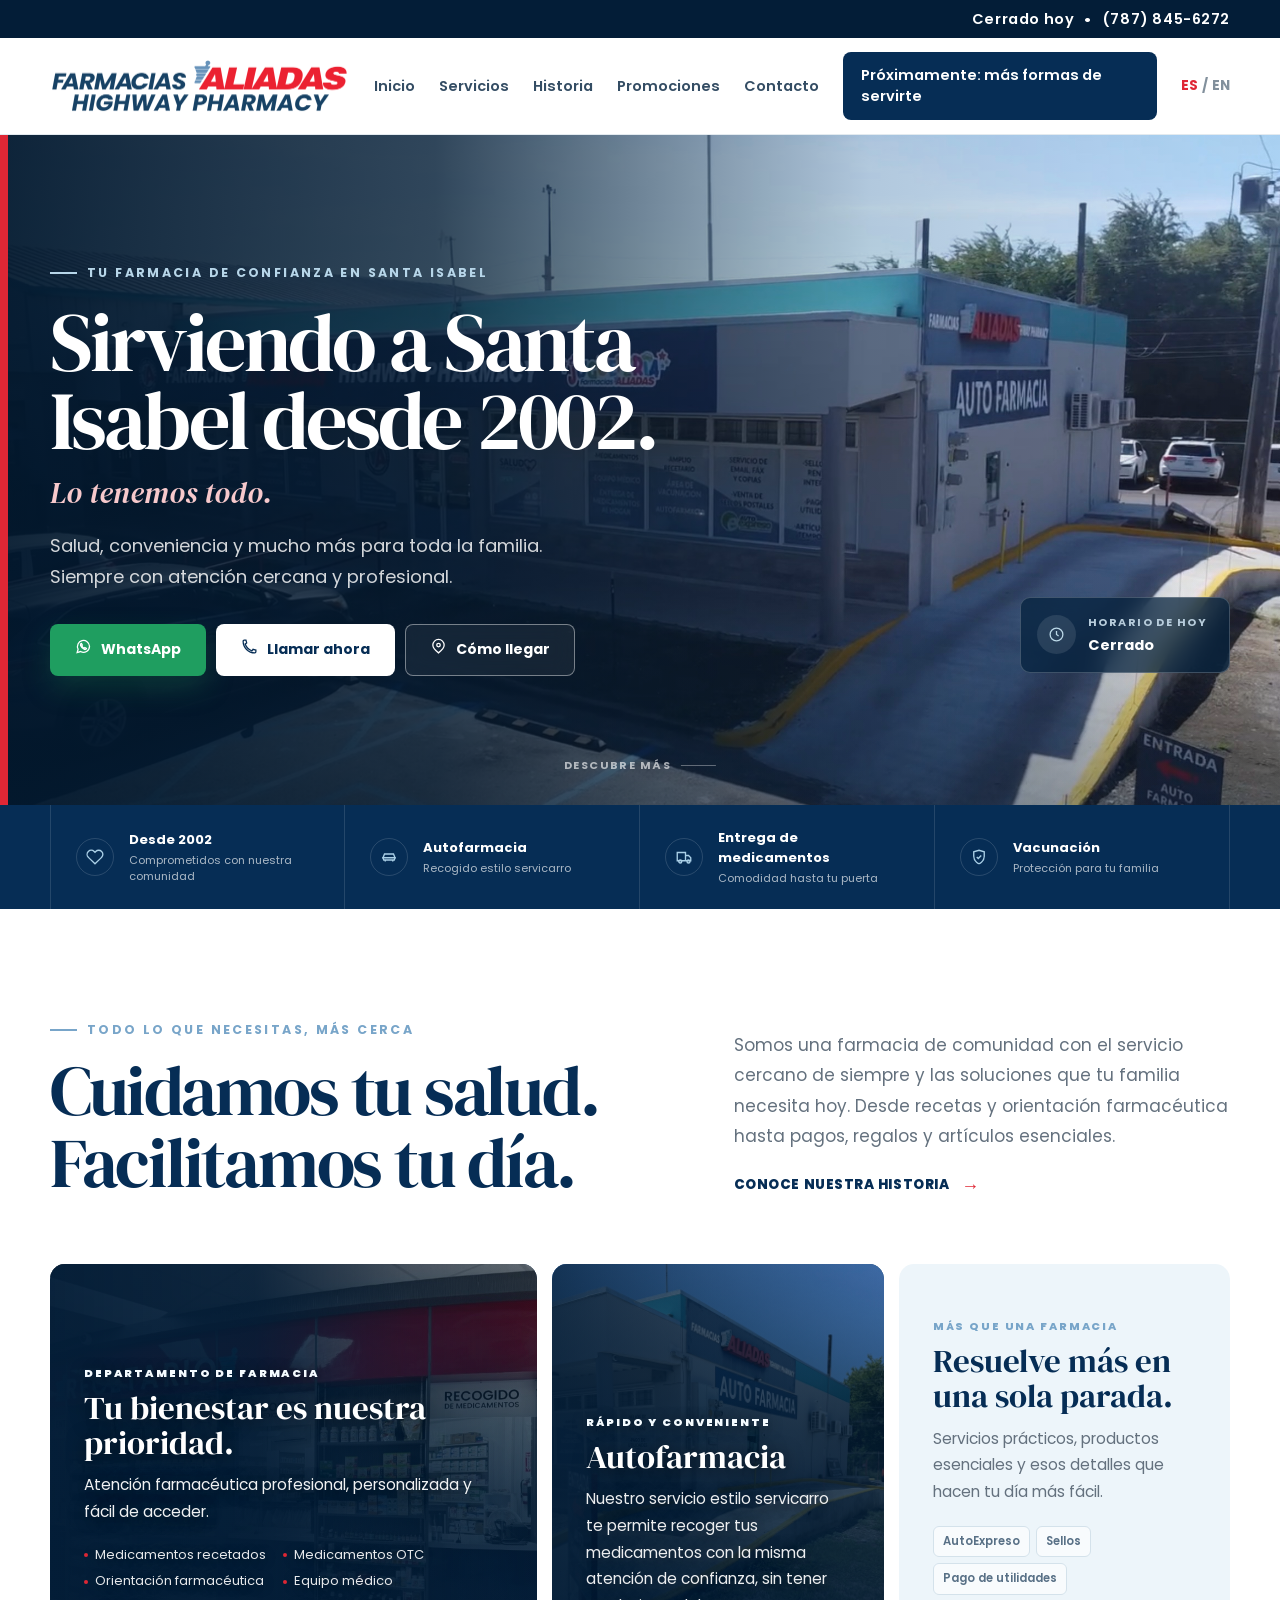
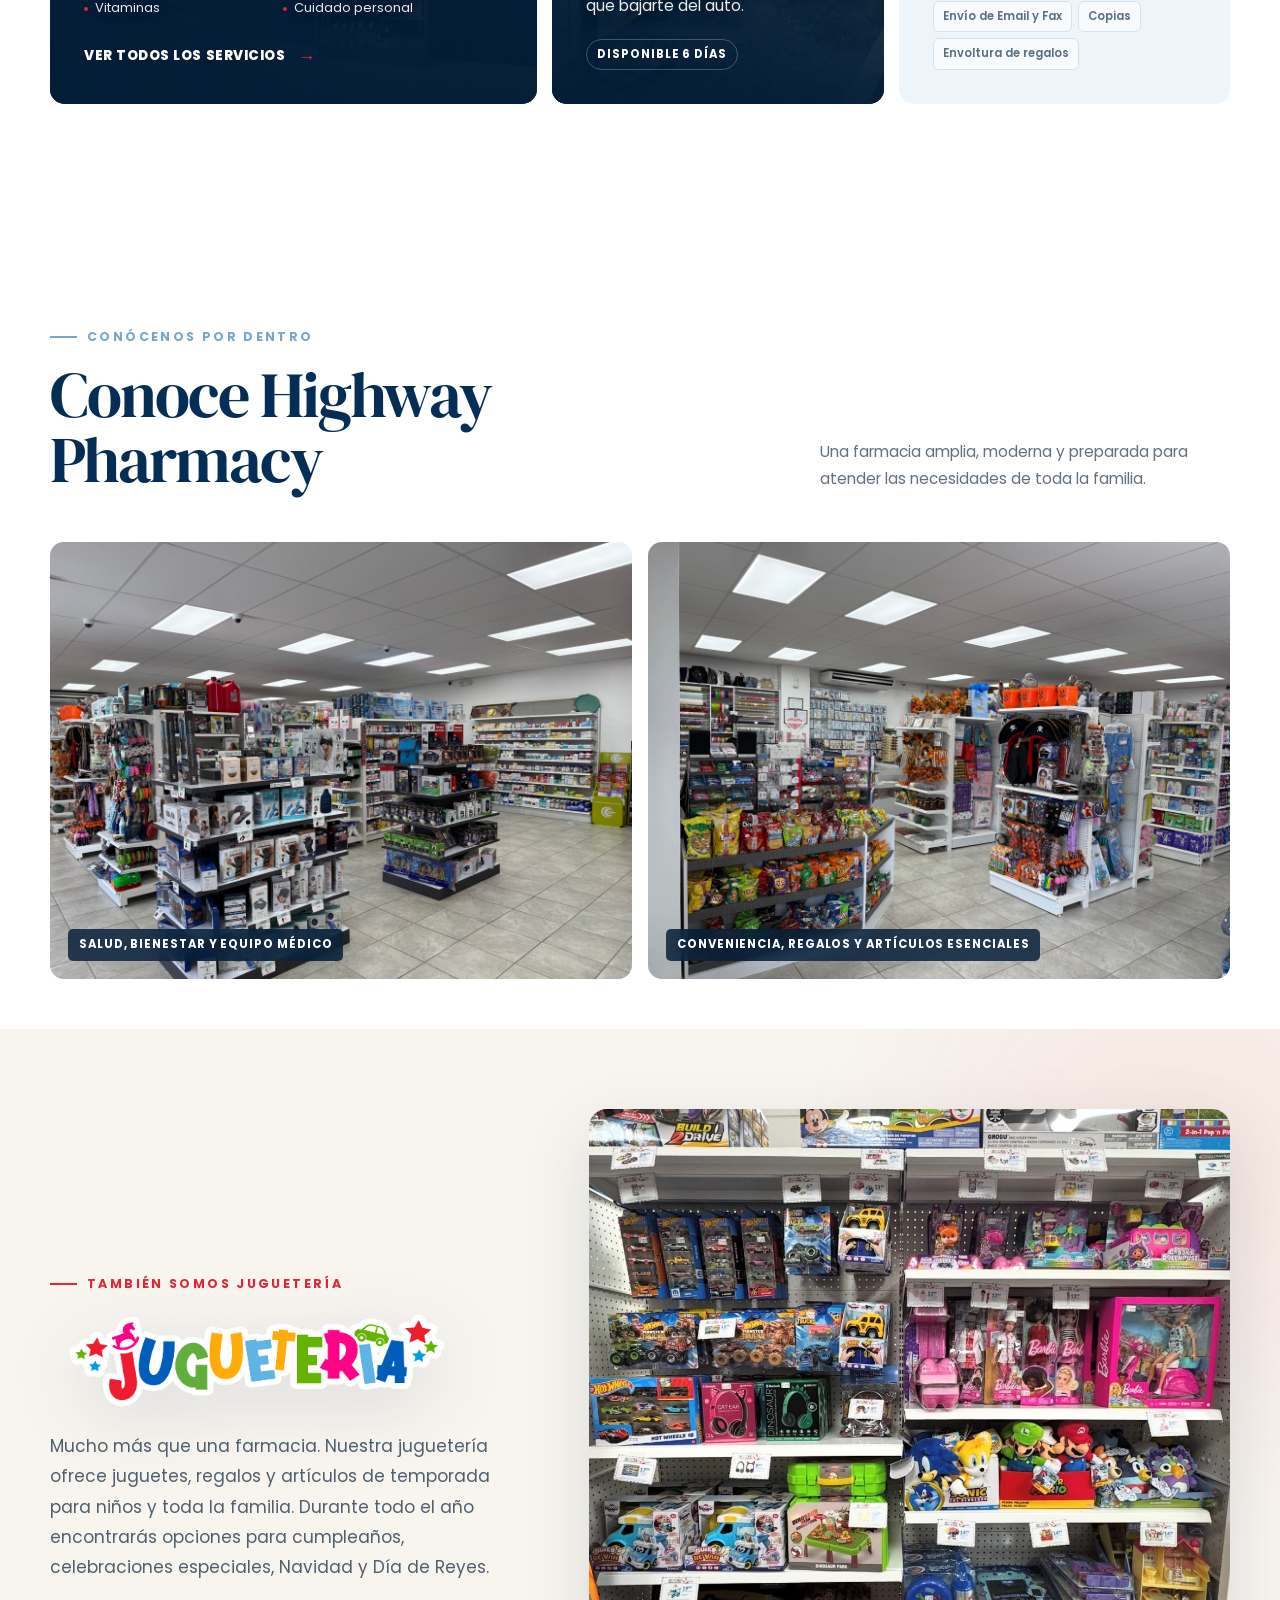
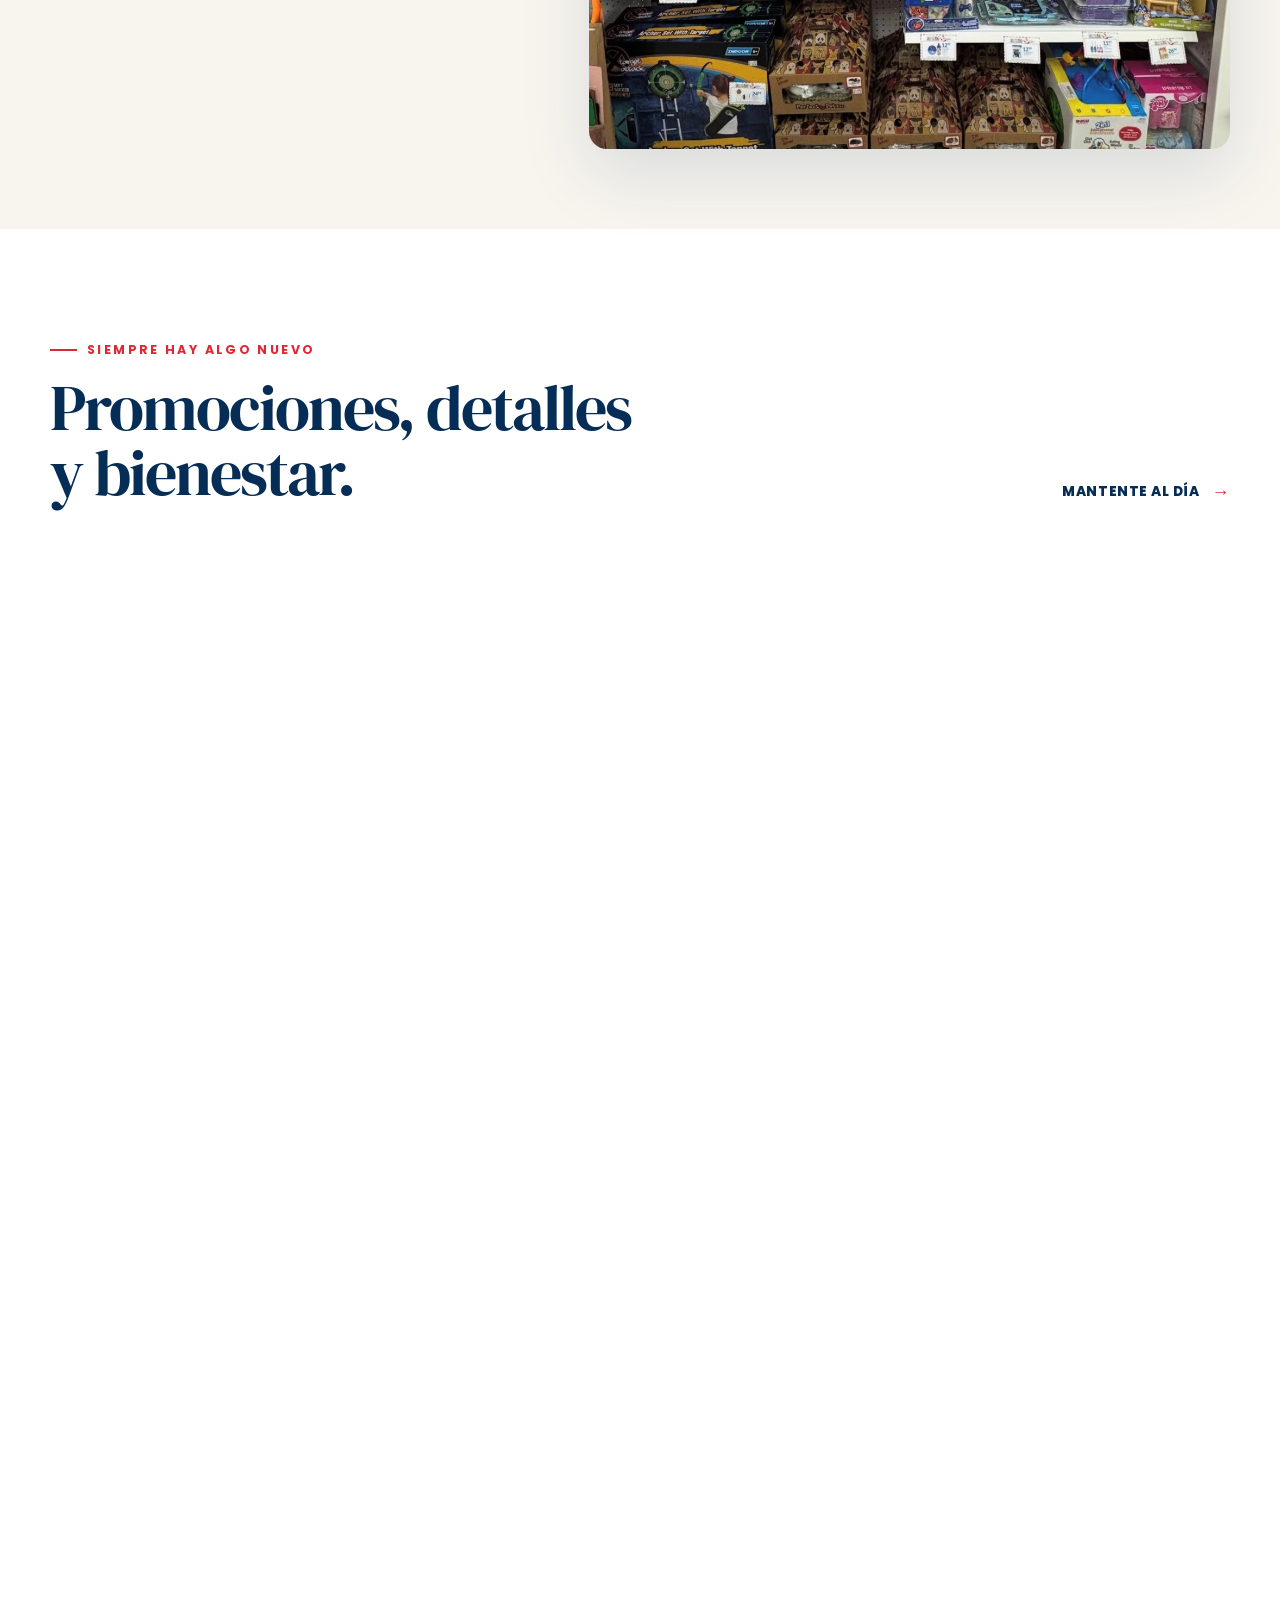
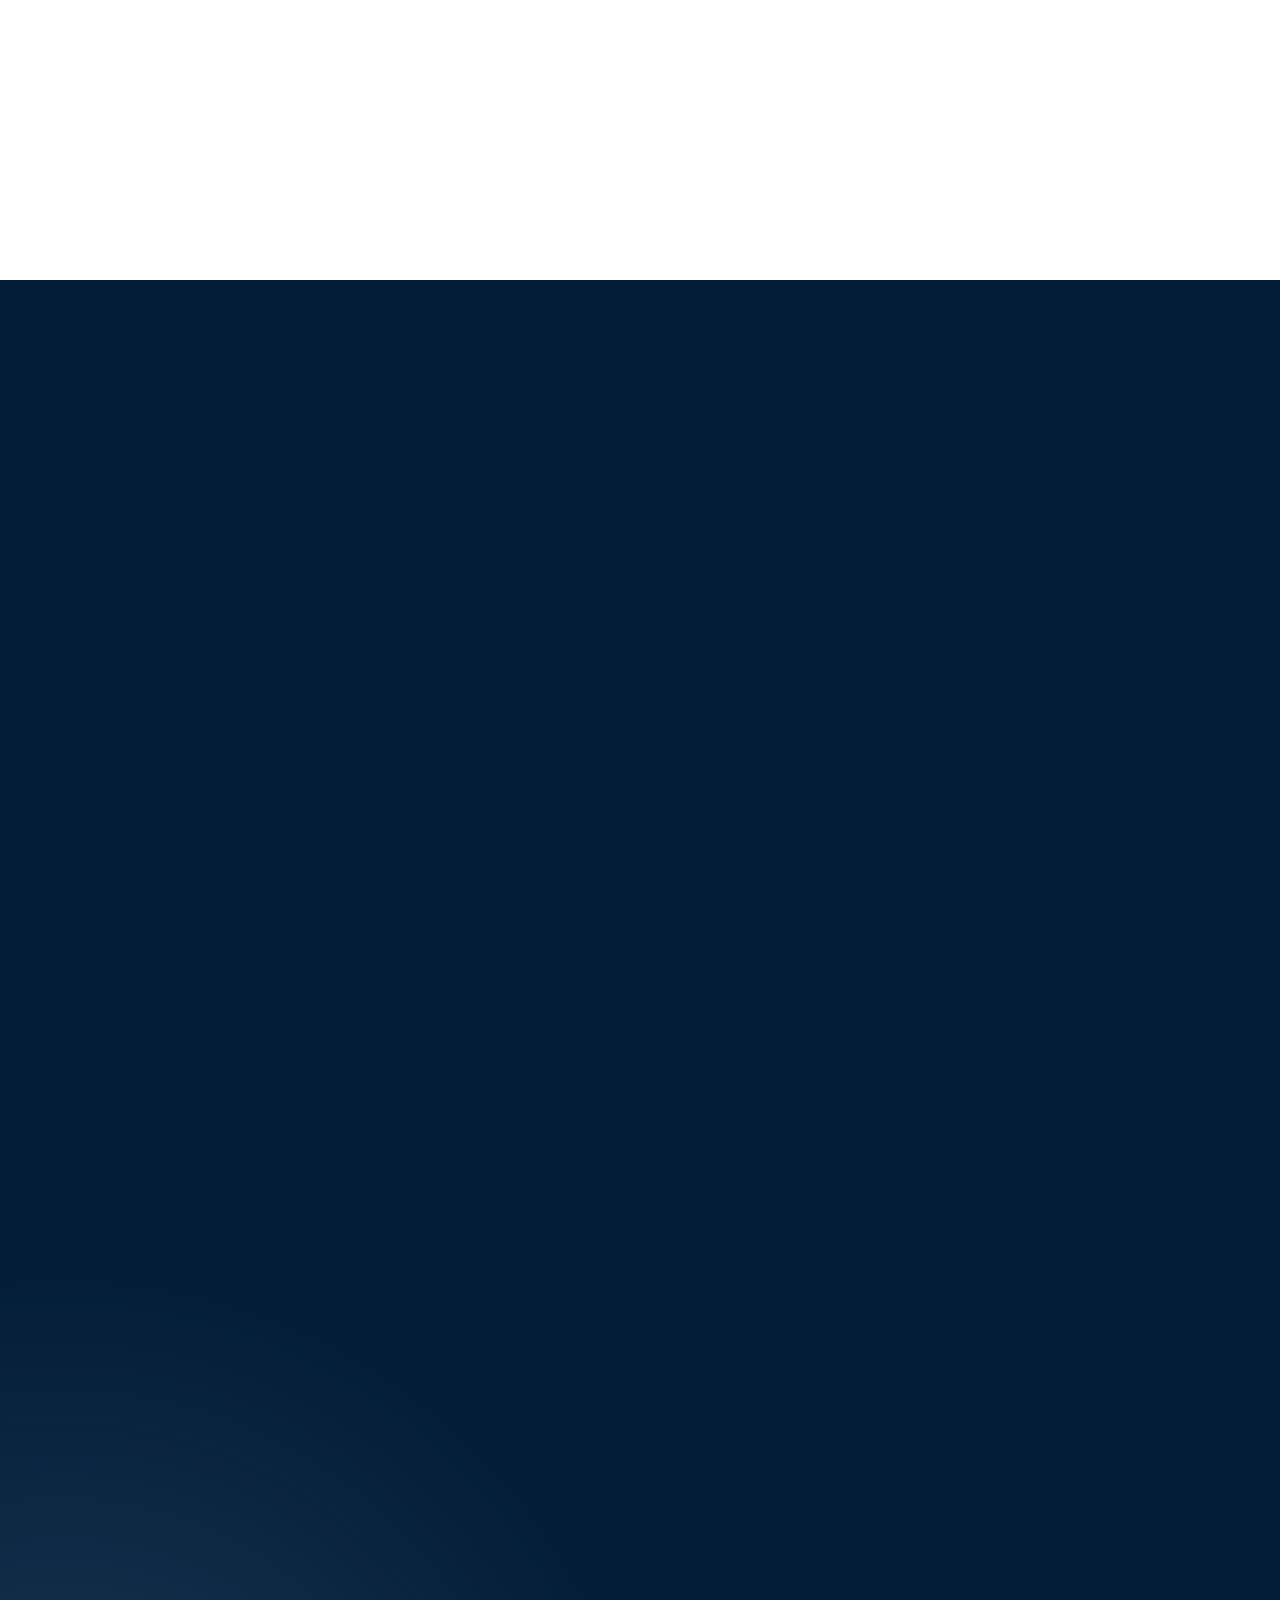
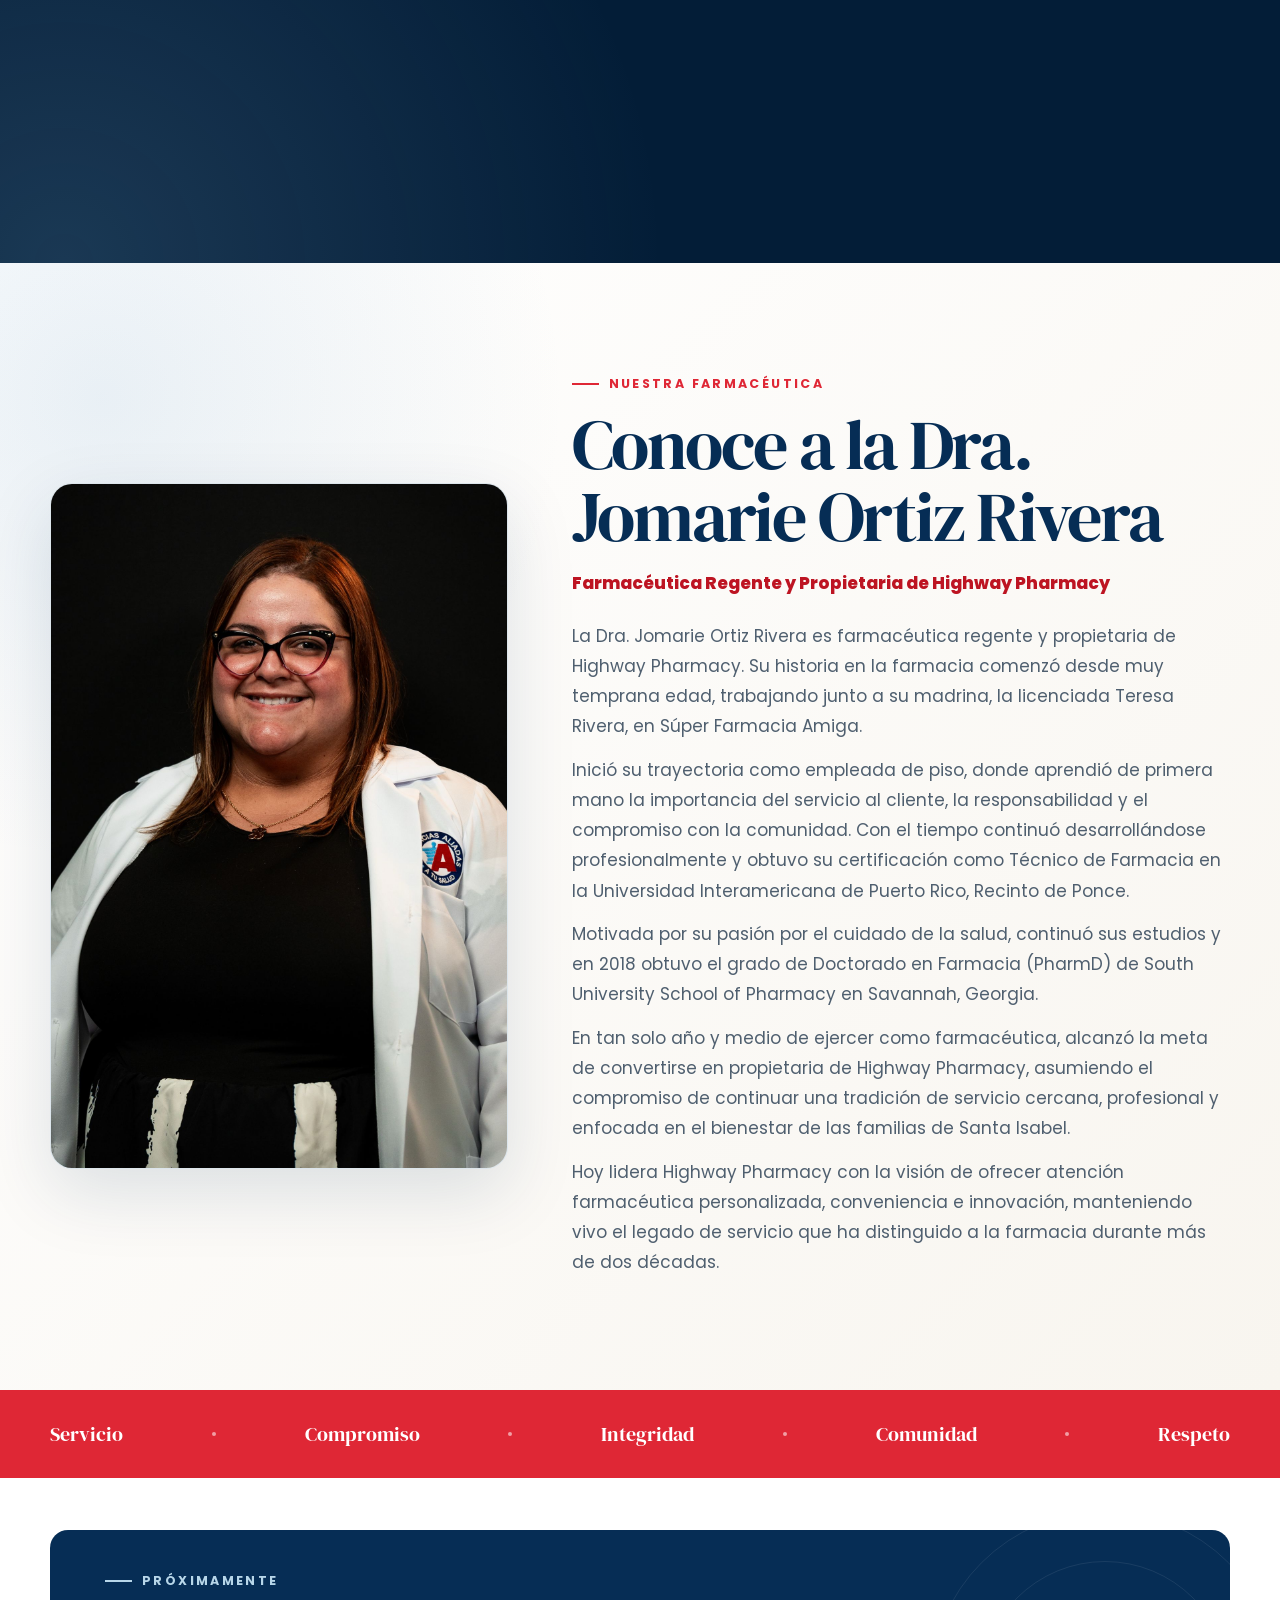
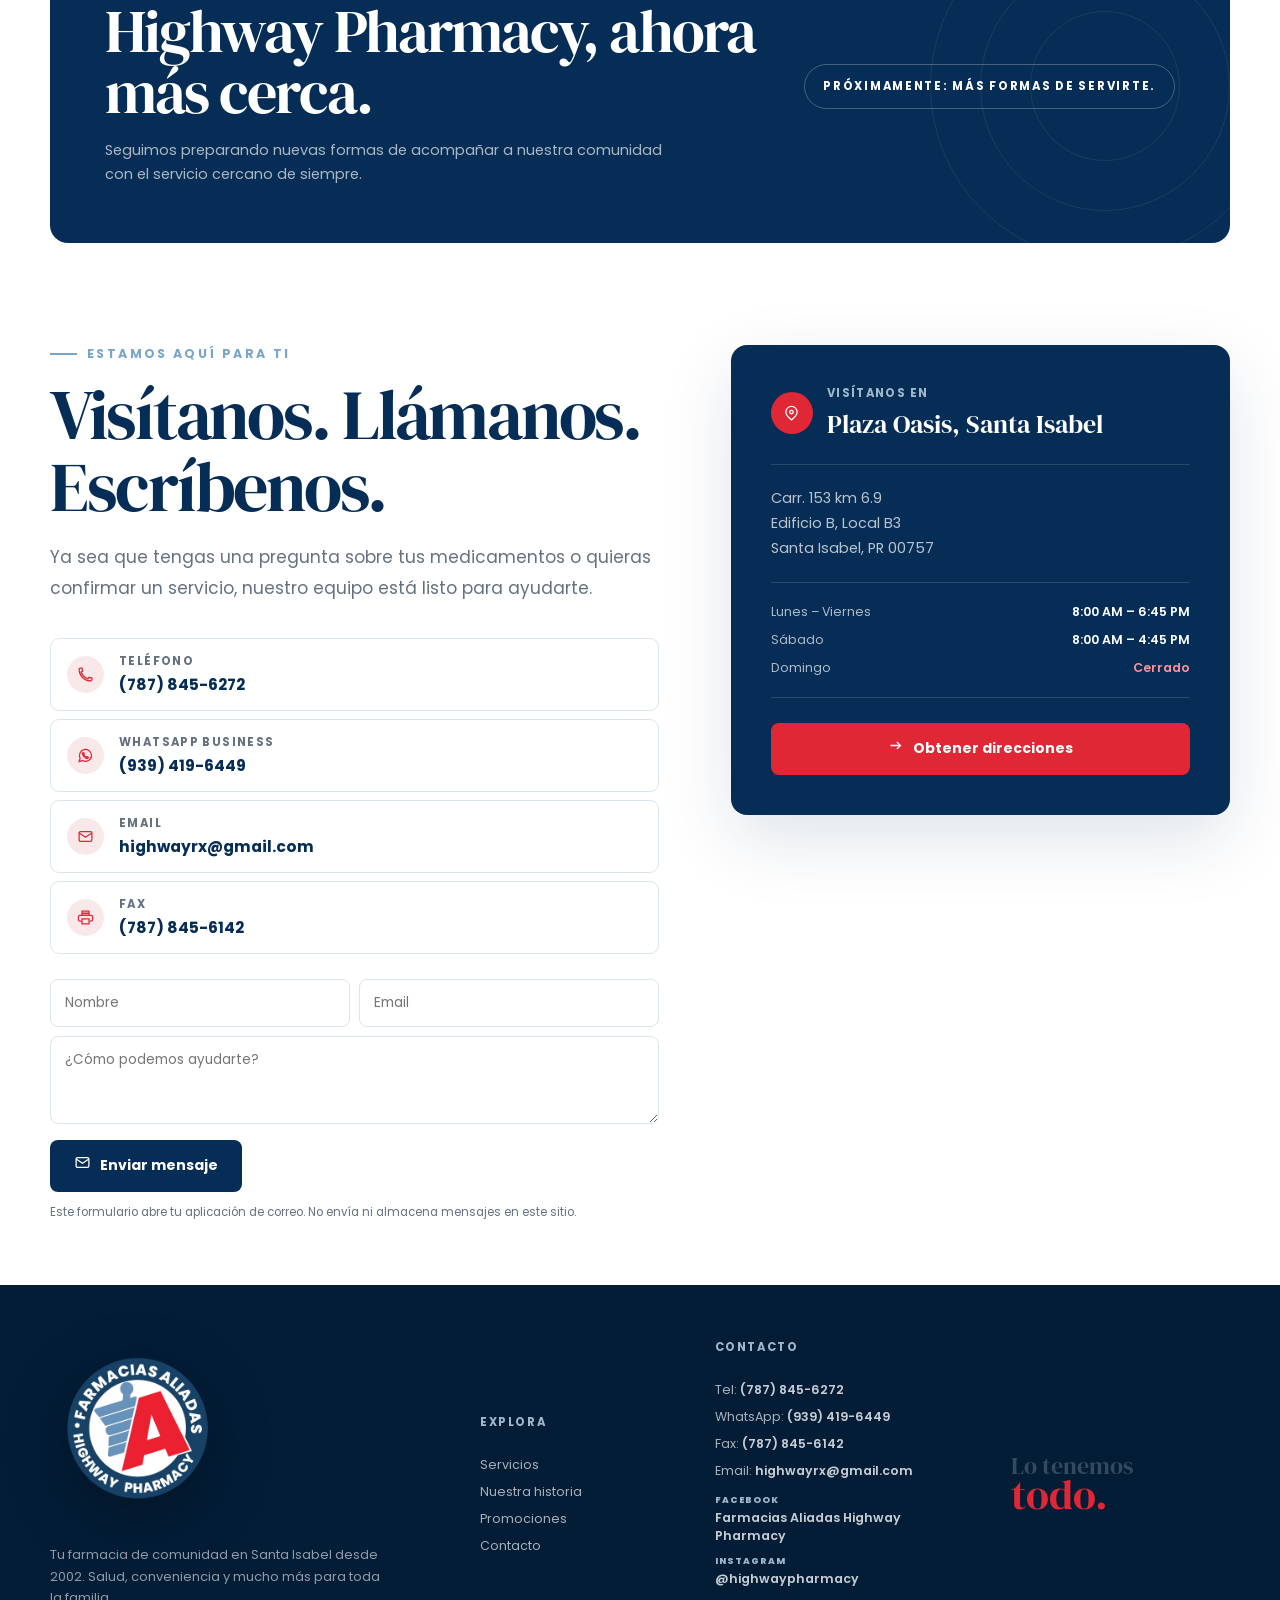
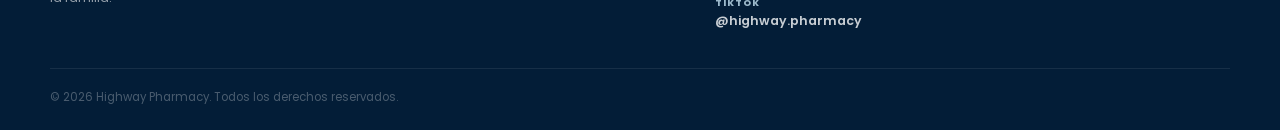
==== index.html @ 3575977f "Add dedicated services pages" ====
<!doctype html>
<html lang="es">
  <head>
    <meta charset="UTF-8" />
    <meta name="viewport" content="width=device-width, initial-scale=1.0" />
    <meta name="theme-color" content="#062d55" />
    <meta
      name="description"
      content="Farmacias Aliadas Highway Pharmacy en Santa Isabel. Servicios de farmacia, autofarmacia, vacunación, entrega de medicamentos y mucho más."
    />
    <meta property="og:type" content="website" />
    <meta property="og:site_name" content="Highway Pharmacy" />
    <meta property="og:title" content="Highway Pharmacy | Farmacia en Santa Isabel" />
    <meta property="og:description" content="Salud, conveniencia y mucho más para toda la familia." />
    <meta property="og:locale" content="es_PR" />
    <meta property="og:locale:alternate" content="en_US" />
    <meta property="og:url" content="https://highwaypharmacypr.com/es/" />
    <meta property="og:image" content="https://highwaypharmacypr.com/assets/icono-highway.png" />
    <link rel="icon" type="image/png" href="/assets/icono-highway.png" />
    <link rel="apple-touch-icon" href="/assets/icono-highway.png" />
    <link rel="canonical" href="https://highwaypharmacypr.com/es/" />
    <link rel="alternate" hreflang="es" href="https://highwaypharmacypr.com/es/" />
    <link rel="alternate" hreflang="en" href="https://highwaypharmacypr.com/en/" />
    <link rel="alternate" hreflang="x-default" href="https://highwaypharmacypr.com/es/" />
    <link rel="preconnect" href="https://fonts.googleapis.com" />
    <link rel="preconnect" href="https://fonts.gstatic.com" crossorigin />
    <link
      href="https://fonts.googleapis.com/css2?family=DM+Serif+Display&family=Poppins:wght@400;500;600;700;800&display=swap"
      rel="stylesheet"
    />
    <link rel="stylesheet" href="/styles.css?v=20260621-1" />
    <title>Highway Pharmacy | Farmacia en Santa Isabel</title>
    <script type="application/ld+json">
      {
        "@context": "https://schema.org",
        "@type": ["Pharmacy", "LocalBusiness"],
        "name": "Farmacias Aliadas Highway Pharmacy",
        "url": "https://highwaypharmacypr.com",
        "telephone": "+1-787-845-6272",
        "faxNumber": "+1-787-845-6142",
        "email": "highwayrx@gmail.com",
        "image": "https://highwaypharmacypr.com/assets/hero-exterior.jpg",
        "contactPoint": [
          {
            "@type": "ContactPoint",
            "telephone": "+1-787-845-6272",
            "contactType": "pharmacy"
          },
          {
            "@type": "ContactPoint",
            "telephone": "+1-939-419-6449",
            "contactType": "WhatsApp Business",
            "url": "https://wa.me/19394196449"
          }
        ],
        "address": {
          "@type": "PostalAddress",
          "streetAddress": "Plaza Oasis, Carr. 153 km 6.9, Edificio B Local B3",
          "addressLocality": "Santa Isabel",
          "addressRegion": "PR",
          "postalCode": "00757",
          "addressCountry": "US"
        },
        "openingHoursSpecification": [
          {
            "@type": "OpeningHoursSpecification",
            "dayOfWeek": ["Monday", "Tuesday", "Wednesday", "Thursday", "Friday"],
            "opens": "08:00",
            "closes": "18:45"
          },
          {
            "@type": "OpeningHoursSpecification",
            "dayOfWeek": "Saturday",
            "opens": "08:00",
            "closes": "16:45"
          },
          {
            "@type": "OpeningHoursSpecification",
            "dayOfWeek": "Sunday"
          }
        ],
        "sameAs": ["https://www.tiktok.com/@highway.pharmacy"]
      }
    </script>
  </head>
  <body>
    <a class="skip-link" href="#main">Skip to content</a>
    <div class="announcement">
      <div class="shell announcement-inner">
        <span id="open-status"></span>
        <span class="announcement-dot"></span>
        <span id="announcement-message"></span>
        <a class="announcement-phone" href="tel:+17878456272"><span aria-hidden="true">•</span><span>(787) 845-6272</span></a>
      </div>
    </div>

    <header class="site-header" id="top">
      <div class="shell header-inner">
        <a class="brand" data-home-link aria-label="Highway Pharmacy home">
          <img class="brand-logo" src="/assets/logo-highway.png" alt="Farmacias Aliadas Highway Pharmacy" onerror="handleLogoError(this)" />
          <span class="brand-fallback"><strong>HIGHWAY</strong><span>PHARMACY</span></span>
        </a>

        <button class="menu-toggle" type="button" aria-expanded="false" aria-controls="site-nav" aria-label="Open menu">
          <span></span><span></span><span></span>
          <span class="sr-only">Menu</span>
        </button>

        <nav class="site-nav" id="site-nav" aria-label="Primary navigation">
          <div class="mobile-nav-head">
            <img class="mobile-nav-logo" src="/assets/logo-highway.png" alt="Farmacias Aliadas Highway Pharmacy" onerror="this.hidden = true" />
            <button class="menu-close" type="button" aria-label="Close menu">
              <span></span><span></span>
            </button>
          </div>
          <a data-nav="home"></a>
          <a data-nav="services"></a>
          <a data-nav="story"></a>
          <a data-nav="promos"></a>
          <a data-nav="contact"></a>
          <a class="nav-shop" data-nav="shop" href="#shop"></a>
          <div class="mobile-language-switch" aria-label="Language">
            <a data-lang="es">ES</a>
            <span>/</span>
            <a data-lang="en">EN</a>
          </div>
        </nav>

        <div class="header-tools">
          <div class="language-switch" aria-label="Language">
            <a data-lang="es">ES</a>
            <span>/</span>
            <a data-lang="en">EN</a>
          </div>
          <a class="header-call" href="tel:+17878456272" aria-label="Call Highway Pharmacy">
            <span data-icon="phone"></span>
          </a>
        </div>
      </div>
    </header>

    <main id="main">
      <section class="hero">
        <div class="hero-media real-photo" data-fallback-copy="imageUnavailable">
          <img
            src="/assets/hero-exterior.jpg"
            data-alt-copy="heroImageAlt"
            alt=""
            fetchpriority="high"
            onerror="handleImageError(this)"
          />
        </div>
        <div class="hero-shade"></div>
        <div class="hero-accent"></div>
        <div class="shell hero-inner">
          <div class="hero-copy reveal">
            <div class="eyebrow eyebrow-light" data-copy="heroEyebrow"></div>
            <h1 data-copy="heroTitle"></h1>
            <p class="hero-tagline">Lo tenemos todo.</p>
            <p class="hero-description" data-copy="heroDescription"></p>
            <div class="hero-actions">
              <a
                class="button button-whatsapp"
                href="https://wa.me/19394196449"
                target="_blank"
                rel="noreferrer"
              >
                <span data-icon="whatsapp"></span><span data-copy="whatsapp"></span>
              </a>
              <a class="button button-white" href="tel:+17878456272">
                <span data-icon="phone"></span><span data-copy="callNow"></span>
              </a>
              <a
                class="button button-ghost"
                href="https://www.google.com/maps/search/?api=1&query=Highway+Pharmacy+Santa+Isabel+PR"
                target="_blank"
                rel="noreferrer"
              >
                <span data-icon="pin"></span><span data-copy="directions"></span>
              </a>
            </div>
          </div>
          <div class="hero-hours reveal">
            <span class="hours-icon" data-icon="clock"></span>
            <div>
              <small data-copy="todayHours"></small>
              <strong id="today-hours"></strong>
            </div>
          </div>
        </div>
        <a class="hero-scroll" href="#why"><span data-copy="explore"></span><i></i></a>
      </section>

      <section class="trust-bar" id="why">
        <div class="shell trust-grid">
          <article>
            <span data-icon="heart"></span>
            <div><strong>Desde 2002</strong><small data-copy="trustCommunity"></small></div>
          </article>
          <article>
            <span data-icon="car"></span>
            <div><strong>Autofarmacia</strong><small data-copy="trustDrive"></small></div>
          </article>
          <article>
            <span data-icon="delivery"></span>
            <div><strong data-copy="delivery"></strong><small data-copy="trustDelivery"></small></div>
          </article>
          <article>
            <span data-icon="shield"></span>
            <div><strong data-copy="vaccines"></strong><small data-copy="trustVaccines"></small></div>
          </article>
        </div>
      </section>

      <section class="section intro-section">
        <div class="shell split-intro">
          <div class="section-heading reveal">
            <div class="eyebrow" data-copy="introEyebrow"></div>
            <h2 data-copy="introTitle"></h2>
          </div>
          <div class="intro-body reveal">
            <p data-copy="introBody"></p>
            <a class="text-link" href="#story"><span data-copy="ourStoryLink"></span><span>→</span></a>
          </div>
        </div>
        <div class="shell service-feature-grid" id="services">
          <article class="feature-card feature-main reveal" data-fallback-copy="imageUnavailable">
            <img
              class="feature-photo"
              src="/assets/recetario.jpg"
              data-alt-copy="pharmacyImageAlt"
              alt=""
              loading="lazy"
              onerror="handleImageError(this)"
            />
            <div class="feature-number">01</div>
            <span class="feature-icon" data-icon="rx"></span>
            <div>
              <p class="card-kicker" data-copy="pharmacyKicker"></p>
              <h3 data-copy="pharmacyTitle"></h3>
              <p data-copy="pharmacyBody"></p>
              <ul data-list="pharmacyList"></ul>
              <a class="text-link light-link" href="/servicios" data-services-link>
                <span data-copy="viewServices"></span><span>→</span>
              </a>
            </div>
          </article>
          <article class="feature-card feature-drive reveal" data-fallback-copy="imageUnavailable">
            <img
              class="feature-photo"
              src="/assets/autofarmacia.jpg"
              data-alt-copy="driveImageAlt"
              alt=""
              loading="lazy"
              onerror="handleImageError(this)"
            />
            <div class="feature-number">02</div>
            <span class="feature-icon" data-icon="car"></span>
            <p class="card-kicker" data-copy="driveKicker"></p>
            <h3>Autofarmacia</h3>
            <p data-copy="driveBody"></p>
            <span class="feature-pill" data-copy="drivePill"></span>
          </article>
          <article class="feature-card feature-convenience reveal">
            <div class="feature-number">03</div>
            <span class="feature-icon" data-icon="spark"></span>
            <p class="card-kicker" data-copy="convenienceKicker"></p>
            <h3 data-copy="convenienceTitle"></h3>
            <p data-copy="convenienceBody"></p>
            <div class="mini-services" data-mini-services></div>
          </article>
        </div>
      </section>

      <section class="section inside-section" id="inside">
        <div class="shell">
          <div class="section-top reveal">
            <div>
              <div class="eyebrow" data-copy="insideEyebrow"></div>
              <h2 data-copy="insideTitle"></h2>
            </div>
            <p class="section-summary" data-copy="insideBody"></p>
          </div>
          <div class="inside-grid">
            <figure class="real-photo reveal" data-fallback-copy="imageUnavailable">
              <img
                src="/assets/interior-general.jpg"
                data-alt-copy="interiorMainAlt"
                alt=""
                loading="lazy"
                onerror="handleImageError(this)"
              />
              <figcaption data-copy="interiorMainCaption"></figcaption>
            </figure>
            <figure class="real-photo reveal" data-fallback-copy="imageUnavailable">
              <img
                src="/assets/interior-general1.jpg"
                data-alt-copy="interiorSecondAlt"
                alt=""
                loading="lazy"
                onerror="handleImageError(this)"
              />
              <figcaption data-copy="interiorSecondCaption"></figcaption>
            </figure>
          </div>
        </div>
      </section>

      <section class="section toys-section" id="jugueteria">
        <div class="shell toys-grid">
          <div class="toys-copy reveal">
            <div class="eyebrow eyebrow-red toys-eyebrow" data-copy="toysEyebrow"></div>
            <img
              class="toys-title-art"
              src="/assets/jugueteria-header.png"
              alt="Juguetería"
              loading="lazy"
              onerror="handleImageError(this)"
            />
            <p data-copy="toysBody"></p>
          </div>
          <figure class="toys-photo real-photo reveal" data-fallback-copy="imageUnavailable">
            <img
              src="/assets/jugueteria-shelf.jpg"
              data-alt-copy="toysImageAlt"
              alt=""
              loading="lazy"
              onerror="handleImageError(this)"
            />
          </figure>
        </div>
      </section>

      <section class="section promos-section" id="promotions">
        <div class="shell">
          <div class="section-top reveal">
            <div>
              <div class="eyebrow eyebrow-red" data-copy="promosEyebrow"></div>
              <h2 data-copy="promosTitle"></h2>
            </div>
            <a class="text-link" href="#contact"><span data-copy="stayUpdated"></span><span>→</span></a>
          </div>
          <div class="promo-grid">
            <a class="promo-card promo-shopper reveal" href="/assets/shopper-padres-verano-2026.pdf" target="_blank" rel="noreferrer">
              <figure class="shopper-cover real-photo" data-fallback-copy="imageUnavailable">
                <img
                  src="/assets/shopper-padres-verano-2026-cover.jpg"
                  data-alt-copy="shopperImageAlt"
                  alt=""
                  loading="lazy"
                  onerror="handleImageError(this)"
                />
              </figure>
              <div class="shopper-copy">
                <span class="promo-label" data-copy="featured"></span>
                <h3 data-copy="shopperTitle"></h3>
                <p data-copy="shopperBody"></p>
                <span class="button button-red shopper-button"><span data-copy="shopperButton"></span><span>→</span></span>
              </div>
            </a>
            <article class="promo-card promo-wide reveal" data-fallback-copy="imageUnavailable">
              <img
                class="promo-photo"
                src="/assets/regalo.jpg"
                data-alt-copy="giftImageAlt"
                alt=""
                loading="lazy"
                onerror="handleImageError(this)"
              />
              <div class="promo-copy">
                <span class="promo-label" data-copy="featured"></span>
                <h3 data-copy="promoOneTitle"></h3>
                <p data-copy="promoOneBody"></p>
                <a href="https://wa.me/19394196449" target="_blank" rel="noreferrer" class="text-link light-link">
                  <span data-copy="askWhatsapp"></span><span>→</span>
                </a>
              </div>
            </article>
            <article class="promo-card promo-small promo-image-card reveal" data-fallback-copy="imageUnavailable">
              <img class="promo-card-photo" src="/assets/vacunacion.jpg" alt="" loading="lazy" onerror="handleImageError(this)" />
              <span class="round-icon" data-icon="syringe"></span>
              <span class="promo-label promo-label-blue" data-copy="health"></span>
              <h3 data-copy="promoTwoTitle"></h3>
              <p data-copy="promoTwoBody"></p>
            </article>
            <article class="promo-card promo-small promo-soft promo-image-card reveal" data-fallback-copy="imageUnavailable">
              <img class="promo-card-photo" src="/assets/evento.jpg" alt="" loading="lazy" onerror="handleImageError(this)" />
              <span class="round-icon red-round" data-icon="calendar"></span>
              <span class="promo-label promo-label-red" data-copy="community"></span>
              <h3 data-copy="promoThreeTitle"></h3>
              <p data-copy="promoThreeBody"></p>
            </article>
          </div>
          <div class="gift-gallery-heading reveal">
            <div class="eyebrow eyebrow-red" data-copy="giftGalleryEyebrow"></div>
            <h3 data-copy="giftGalleryTitle"></h3>
          </div>
          <div class="gift-gallery" aria-label="Gift gallery">
            <figure class="real-photo reveal" data-fallback-copy="imageUnavailable"><img src="/assets/regalo.jpg" data-alt-copy="giftImageAlt" alt="" loading="lazy" onerror="handleImageError(this)" /></figure>
            <figure class="real-photo reveal" data-fallback-copy="imageUnavailable"><img src="/assets/regalo1.jpg" data-alt-copy="giftImageAlt" alt="" loading="lazy" onerror="handleImageError(this)" /></figure>
            <figure class="real-photo reveal" data-fallback-copy="imageUnavailable"><img src="/assets/regalo2.jpg" data-alt-copy="giftImageAlt" alt="" loading="lazy" onerror="handleImageError(this)" /></figure>
            <figure class="real-photo reveal" data-fallback-copy="imageUnavailable"><img src="/assets/regalo3.jpg" data-alt-copy="giftImageAlt" alt="" loading="lazy" onerror="handleImageError(this)" /></figure>
            <figure class="real-photo reveal" data-fallback-copy="imageUnavailable"><img src="/assets/regalo4.jpg" data-alt-copy="giftImageAlt" alt="" loading="lazy" onerror="handleImageError(this)" /></figure>
            <figure class="real-photo reveal" data-fallback-copy="imageUnavailable"><img src="/assets/regalo5.jpg" data-alt-copy="giftImageAlt" alt="" loading="lazy" onerror="handleImageError(this)" /></figure>
          </div>
        </div>
      </section>

      <section class="section story-section" id="story">
        <div class="shell story-grid">
          <div class="story-heading reveal">
            <div class="eyebrow eyebrow-light" data-copy="storyEyebrow"></div>
            <h2 data-copy="storyTitle"></h2>
            <p data-copy="storyBody"></p>
          </div>
          <div class="timeline reveal">
            <article><span>2002</span><div><h3 data-copy="timelineOneTitle"></h3><p data-copy="timelineOneBody"></p><figure class="timeline-photo real-photo" data-fallback-copy="imageUnavailable"><img src="/assets/fundadoras.jpg" data-alt-copy="timelineFoundersAlt" alt="" loading="lazy" onerror="handleImageError(this)" /></figure></div></article>
            <article><span>2020</span><div><h3 data-copy="timelineTwoTitle"></h3><p data-copy="timelineTwoBody"></p></div></article>
            <article><span>2024</span><div><h3 data-copy="timelineThreeTitle"></h3><p data-copy="timelineThreeBody"></p><figure class="timeline-photo real-photo" data-fallback-copy="imageUnavailable"><img src="/assets/inauguracion-local.jpg" data-alt-copy="timelineInaugurationAlt" alt="" loading="lazy" onerror="handleImageError(this)" /></figure></div></article>
            <article class="timeline-now"><span data-copy="today"></span><div><h3 data-copy="timelineFourTitle"></h3><p data-copy="timelineFourBody"></p></div></article>
          </div>
        </div>
      </section>

      <section class="section pharmacist-section" id="dra-jomarie">
        <div class="shell pharmacist-grid">
          <figure class="pharmacist-photo real-photo reveal" data-fallback-copy="imageUnavailable">
            <img
              src="/assets/dra-jomarie-ortiz-rivera.jpg"
              data-alt-copy="pharmacistImageAlt"
              alt=""
              loading="lazy"
              onerror="handleImageError(this)"
            />
          </figure>
          <div class="pharmacist-copy reveal">
            <div class="eyebrow eyebrow-red" data-copy="pharmacistEyebrow"></div>
            <h2 data-copy="pharmacistTitle"></h2>
            <p class="pharmacist-subtitle" data-copy="pharmacistSubtitle"></p>
            <div class="pharmacist-body">
              <p data-copy="pharmacistBodyOne"></p>
              <p data-copy="pharmacistBodyTwo"></p>
              <p data-copy="pharmacistBodyThree"></p>
              <p data-copy="pharmacistBodyFour"></p>
              <p data-copy="pharmacistBodyFive"></p>
            </div>
          </div>
        </div>
      </section>

      <section class="values-section">
        <div class="shell values-grid" data-values></div>
      </section>

      <section class="section shop-section" id="shop">
        <div class="shell shop-card reveal">
          <div class="shop-rings"><i></i><i></i><i></i></div>
          <div>
            <div class="eyebrow eyebrow-light" data-copy="shopEyebrow"></div>
            <h2 data-copy="shopTitle"></h2>
            <p data-copy="shopBody"></p>
          </div>
          <span class="coming-soon" data-copy="comingSoon"></span>
        </div>
      </section>

      <section class="section contact-section" id="contact">
        <div class="shell contact-grid">
          <div class="contact-copy reveal">
            <div class="eyebrow" data-copy="contactEyebrow"></div>
            <h2 data-copy="contactTitle"></h2>
            <p data-copy="contactBody"></p>
            <div class="contact-methods">
              <a href="tel:+17878456272">
                <span data-icon="phone"></span><div><small data-copy="phone"></small><strong>(787) 845-6272</strong></div>
              </a>
              <a href="https://wa.me/19394196449" target="_blank" rel="noreferrer">
                <span data-icon="whatsapp"></span><div><small>WhatsApp Business</small><strong>(939) 419-6449</strong></div>
              </a>
              <a href="mailto:highwayrx@gmail.com">
                <span data-icon="mail"></span><div><small>Email</small><strong>highwayrx@gmail.com</strong></div>
              </a>
              <a href="tel:+17878456142">
                <span data-icon="fax"></span><div><small data-copy="fax"></small><strong>(787) 845-6142</strong></div>
              </a>
            </div>
            <form class="quick-form" action="mailto:highwayrx@gmail.com" method="post">
              <div class="form-row">
                <label>
                  <span class="sr-only" data-copy="name"></span>
                  <input name="name" type="text" data-placeholder="name" required />
                </label>
                <label>
                  <span class="sr-only">Email</span>
                  <input name="email" type="email" placeholder="Email" required />
                </label>
              </div>
              <label>
                <span class="sr-only" data-copy="message"></span>
                <textarea name="message" rows="3" data-placeholder="message" required></textarea>
              </label>
              <button class="button button-navy" type="submit">
                <span data-icon="mail"></span><span data-copy="sendMessage"></span>
              </button>
              <p class="form-note" data-copy="formNote"></p>
            </form>
          </div>
          <div class="visit-card reveal">
            <div class="visit-top">
              <span data-icon="pin"></span>
              <div><small data-copy="visitUs"></small><strong>Plaza Oasis, Santa Isabel</strong></div>
            </div>
            <address>Carr. 153 km 6.9<br />Edificio B, Local B3<br />Santa Isabel, PR 00757</address>
            <div class="hours-table">
              <div><span data-copy="weekdays"></span><strong>8:00 AM – 6:45 PM</strong></div>
              <div><span data-copy="saturday"></span><strong>8:00 AM – 4:45 PM</strong></div>
              <div><span data-copy="sunday"></span><strong class="closed" data-copy="closed"></strong></div>
            </div>
            <a
              class="button button-red"
              href="https://www.google.com/maps/search/?api=1&query=Highway+Pharmacy+Santa+Isabel+PR"
              target="_blank"
              rel="noreferrer"
            >
              <span data-icon="arrow"></span><span data-copy="getDirections"></span>
            </a>
          </div>
        </div>
      </section>
    </main>

    <footer class="site-footer">
      <div class="shell footer-grid">
        <div class="footer-brand-block">
          <a class="footer-logo-link" data-home-link aria-label="Highway Pharmacy home">
            <img class="footer-logo" src="/assets/icono-highway.png" alt="Farmacias Aliadas Highway Pharmacy icon" onerror="this.hidden = true" />
          </a>
          <p data-copy="footerBody"></p>
        </div>
        <div>
          <h3 data-copy="footerExplore"></h3>
          <a href="/servicios" data-footer-nav="services" data-copy="services"></a>
          <a href="/es/historia#story" data-footer-nav="story" data-copy="ourStory"></a>
          <a href="/es/promociones#promotions" data-footer-nav="promos" data-copy="promotions"></a>
          <a href="/es/contacto#contact" data-footer-nav="contact" data-copy="contact"></a>
        </div>
        <div>
          <h3 data-copy="footerContact"></h3>
          <a href="tel:+17878456272"><span>Tel:</span> <strong>(787) 845-6272</strong></a>
          <a href="https://wa.me/19394196449" target="_blank" rel="noreferrer"><span>WhatsApp:</span> <strong>(939) 419-6449</strong></a>
          <a href="tel:+17878456142"><span>Fax:</span> <strong>(787) 845-6142</strong></a>
          <a href="mailto:highwayrx@gmail.com"><span>Email:</span> <strong>highwayrx@gmail.com</strong></a>
          <div class="footer-socials">
            <a href="https://www.facebook.com/highwayRx" target="_blank" rel="noreferrer"><span>Facebook</span><strong>Farmacias Aliadas Highway Pharmacy</strong></a>
            <a href="https://www.instagram.com/highwaypharmacy" target="_blank" rel="noreferrer"><span>Instagram</span><strong>@highwaypharmacy</strong></a>
            <a href="https://www.tiktok.com/@highway.pharmacy" target="_blank" rel="noreferrer"><span>TikTok</span><strong>@highway.pharmacy</strong></a>
          </div>
        </div>
        <div class="footer-tagline"><span>Lo tenemos</span><strong>todo.</strong></div>
      </div>
      <div class="shell footer-bottom">
        <span data-copy="rights"></span>
      </div>
    </footer>

    <nav class="mobile-actions" aria-label="Quick actions">
      <a href="tel:+17878456272"><span data-icon="phone"></span><small data-copy="call"></small></a>
      <a href="https://wa.me/19394196449" target="_blank" rel="noreferrer"><span data-icon="whatsapp"></span><small>WhatsApp</small></a>
      <a href="https://www.google.com/maps/search/?api=1&query=Highway+Pharmacy+Santa+Isabel+PR" target="_blank" rel="noreferrer"><span data-icon="pin"></span><small data-copy="map"></small></a>
    </nav>

    <script src="/app.js?v=20260621-1"></script>
  </body>
</html>
---- styles.css ----
:root {
  --navy: #062d55;
  --navy-deep: #031d37;
  --blue: #78a5c9;
  --blue-soft: #edf5fa;
  --red: #df2735;
  --red-dark: #bd1422;
  --gray: #64717e;
  --line: #dce5eb;
  --cream: #f8f5ef;
  --white: #fff;
  --shadow: 0 24px 70px rgba(6, 45, 85, 0.13);
  --shell: min(1180px, calc(100vw - 40px));
}

* {
  box-sizing: border-box;
}

html {
  scroll-behavior: smooth;
  overflow-x: hidden;
}

body {
  margin: 0;
  color: var(--navy);
  background: var(--white);
  font-family: "Poppins", sans-serif;
  -webkit-font-smoothing: antialiased;
  overflow-x: hidden;
}

body.menu-open {
  overflow: hidden;
  touch-action: none;
}

a {
  color: inherit;
  text-decoration: none;
}

button,
input,
textarea {
  font: inherit;
}

.shell {
  width: var(--shell);
  margin-inline: auto;
}

.sr-only {
  position: absolute;
  width: 1px;
  height: 1px;
  padding: 0;
  margin: -1px;
  overflow: hidden;
  clip: rect(0, 0, 0, 0);
  white-space: nowrap;
  border: 0;
}

.skip-link {
  position: fixed;
  z-index: 1000;
  top: 10px;
  left: 10px;
  padding: 10px 16px;
  color: white;
  background: var(--red);
  transform: translateY(-150%);
}

.skip-link:focus {
  transform: translateY(0);
}

.announcement {
  color: white;
  background: var(--navy-deep);
  font-size: 12.5px;
  font-weight: 600;
  letter-spacing: 0.04em;
}

.announcement-inner {
  height: 36px;
  display: flex;
  align-items: center;
  justify-content: flex-end;
  gap: 10px;
}

.announcement-inner span,
.announcement-inner a {
  white-space: nowrap;
}

.announcement-inner a {
  display: inline-flex;
  align-items: center;
  gap: 10px;
  margin-left: 0;
}

.announcement-phone span:first-child {
  flex: 0 0 auto;
  color: currentColor;
  font-weight: 800;
}

#announcement-message,
.announcement-dot {
  display: none;
}

.announcement-dot {
  width: 5px;
  height: 5px;
  border-radius: 50%;
  background: #65cf8d;
  box-shadow: 0 0 0 4px rgba(101, 207, 141, 0.13);
}

.site-header {
  position: sticky;
  z-index: 100;
  top: 0;
  background: rgba(255, 255, 255, 0.96);
  border-bottom: 1px solid rgba(220, 229, 235, 0.8);
  backdrop-filter: blur(16px);
}

.menu-open .site-header {
  z-index: 220;
  backdrop-filter: none;
}

.header-inner {
  height: 88px;
  display: flex;
  align-items: center;
  gap: 30px;
}

.brand {
  display: inline-flex;
  align-items: center;
  gap: 10px;
  flex-shrink: 0;
}

.brand-logo {
  width: 244px;
  height: 54px;
  object-fit: contain;
  object-position: left center;
}

.brand-fallback {
  display: none;
  line-height: 0.96;
}

.logo-failed .brand-logo {
  display: none;
}

.logo-failed .brand-fallback {
  display: grid;
}

.brand-fallback strong {
  font-size: 16px;
  letter-spacing: 0.07em;
}

.brand-fallback span {
  color: var(--red);
  font-size: 10px;
  font-weight: 700;
  letter-spacing: 0.27em;
}

.site-nav {
  display: flex;
  align-items: center;
  gap: 24px;
  margin-left: auto;
  color: #344d64;
  font-size: 13px;
  font-weight: 600;
}

.site-nav a {
  position: relative;
  padding-block: 30px;
}

.site-nav a:not(.nav-shop)::after {
  content: "";
  position: absolute;
  bottom: 20px;
  left: 0;
  width: 100%;
  height: 2px;
  background: var(--red);
  transform: scaleX(0);
  transform-origin: right;
  transition: transform 180ms ease;
}

.site-nav a:hover::after {
  transform: scaleX(1);
  transform-origin: left;
}

.site-nav .nav-shop {
  padding: 12px 16px;
  color: white;
  background: var(--navy);
  border-radius: 8px;
}

.header-tools {
  display: flex;
  align-items: center;
  gap: 15px;
}

.language-switch {
  display: flex;
  align-items: center;
  gap: 4px;
  color: #82909c;
  font-size: 12px;
  font-weight: 700;
}

.language-switch a {
  cursor: pointer;
}

.language-switch a.active {
  color: var(--red);
}

.header-call {
  display: none;
}

.menu-toggle {
  display: none;
}

.mobile-nav-head,
.mobile-language-switch,
.menu-close {
  display: none;
}

.hero {
  position: relative;
  min-height: 670px;
  display: grid;
  align-items: center;
  color: white;
  overflow: hidden;
}

.hero-media,
.hero-shade,
.hero-accent {
  position: absolute;
  inset: 0;
}

.hero-media {
  background: var(--navy-deep);
  transform: scale(1.002);
}

.hero-media img,
.feature-photo,
.promo-photo,
.real-photo img {
  width: 100%;
  height: 100%;
  display: block;
  object-fit: cover;
}

.hero-media img {
  object-position: center;
}

.real-photo {
  position: relative;
  background: var(--blue-soft);
  overflow: hidden;
}

.hero-media.real-photo {
  position: absolute;
}

.real-photo.image-failed::after,
.feature-card.image-failed::after,
.promo-card.image-failed::after {
  content: attr(data-fallback);
  position: absolute;
  inset: 0;
  z-index: 1;
  display: grid;
  place-items: center;
  padding: 25px;
  color: var(--gray);
  background: var(--blue-soft);
  font-size: 10px;
  font-weight: 700;
  letter-spacing: 0.08em;
  text-align: center;
  text-transform: uppercase;
}

.hero-shade {
  background:
    linear-gradient(90deg, rgba(2, 24, 45, 0.94) 0%, rgba(2, 24, 45, 0.78) 34%, rgba(2, 24, 45, 0.16) 68%, rgba(2, 24, 45, 0.02) 100%),
    linear-gradient(0deg, rgba(2, 24, 45, 0.38), transparent 35%);
}

.hero-accent {
  width: 8px;
  right: auto;
  left: 0;
  background: var(--red);
}

.hero-inner {
  position: relative;
  z-index: 2;
  display: flex;
  align-items: flex-end;
  justify-content: space-between;
  padding-block: 90px;
}

.hero-copy {
  max-width: 720px;
}

.eyebrow {
  display: flex;
  align-items: center;
  gap: 10px;
  color: var(--blue);
  font-size: 11px;
  font-weight: 700;
  letter-spacing: 0.19em;
  text-transform: uppercase;
}

.eyebrow::before {
  content: "";
  width: 27px;
  height: 2px;
  background: currentColor;
}

.eyebrow-light {
  color: #b7d6e9;
}

.eyebrow-red {
  color: var(--red);
}

.hero h1 {
  max-width: 650px;
  margin: 22px 0 4px;
  font-family: "DM Serif Display", Georgia, serif;
  font-size: clamp(58px, 6.4vw, 94px);
  font-weight: 400;
  line-height: 0.95;
  letter-spacing: -0.035em;
}

.hero-tagline {
  margin: 12px 0 18px;
  color: #f7c9cc;
  font-family: "DM Serif Display", Georgia, serif;
  font-size: 30px;
  font-style: italic;
}

.hero-description {
  max-width: 510px;
  margin: 0 0 31px;
  color: rgba(255, 255, 255, 0.82);
  font-size: 15px;
  line-height: 1.8;
}

.hero-actions {
  display: flex;
  flex-wrap: wrap;
  gap: 10px;
}

.button {
  min-height: 48px;
  display: inline-flex;
  align-items: center;
  justify-content: center;
  gap: 9px;
  padding: 0 20px;
  border: 1px solid transparent;
  border-radius: 8px;
  font-size: 12px;
  font-weight: 700;
  transition: transform 180ms ease, background 180ms ease, box-shadow 180ms ease;
}

.button:hover {
  transform: translateY(-2px);
}

.button:focus-visible,
.site-nav a:focus-visible,
.language-switch a:focus-visible,
.mobile-language-switch a:focus-visible,
.header-call:focus-visible,
.menu-toggle:focus-visible,
.menu-close:focus-visible,
.contact-methods a:focus-visible,
.text-link:focus-visible,
.hero-scroll:focus-visible,
.mobile-actions a:focus-visible {
  outline: 3px solid rgba(223, 39, 53, 0.36);
  outline-offset: 4px;
  border-radius: 9px;
}

.button svg,
.contact-methods svg,
.visit-top svg,
.mobile-actions svg,
.header-call svg {
  width: 17px;
  height: 17px;
}

.button-whatsapp {
  color: white;
  background: #1f9e60;
  box-shadow: 0 12px 28px rgba(20, 126, 75, 0.28);
}

.button-white {
  color: var(--navy);
  background: white;
}

.button-ghost {
  color: white;
  border-color: rgba(255, 255, 255, 0.42);
  background: rgba(255, 255, 255, 0.06);
  backdrop-filter: blur(10px);
}

.button-navy {
  color: white;
  background: var(--navy);
}

.button-red {
  color: white;
  background: var(--red);
}

.hero-hours {
  min-width: 210px;
  display: flex;
  align-items: center;
  gap: 12px;
  margin-bottom: 3px;
  padding: 16px;
  border: 1px solid rgba(255, 255, 255, 0.2);
  border-radius: 10px;
  background: rgba(4, 33, 60, 0.72);
  backdrop-filter: blur(12px);
}

.hours-icon {
  width: 39px;
  height: 39px;
  display: grid;
  place-items: center;
  color: #bcd9e8;
  border-radius: 50%;
  background: rgba(255, 255, 255, 0.1);
}

.hours-icon svg {
  width: 17px;
}

.hero-hours div {
  display: grid;
}

.hero-hours small {
  color: #b7ccdb;
  font-size: 9px;
  font-weight: 700;
  letter-spacing: 0.13em;
  text-transform: uppercase;
}

.hero-hours strong {
  margin-top: 4px;
  font-size: 12px;
}

.hero-scroll {
  position: absolute;
  z-index: 4;
  bottom: 31px;
  left: 50%;
  display: flex;
  align-items: center;
  gap: 10px;
  color: rgba(255, 255, 255, 0.62);
  font-size: 9px;
  font-weight: 700;
  letter-spacing: 0.13em;
  text-transform: uppercase;
  transform: translateX(-50%);
}

.hero-scroll i {
  position: relative;
  width: 35px;
  height: 1px;
  background: rgba(255, 255, 255, 0.34);
}

.trust-bar {
  position: relative;
  z-index: 6;
  color: white;
  background: var(--navy);
}

.trust-grid {
  display: grid;
  grid-template-columns: repeat(4, 1fr);
}

.trust-grid article {
  min-height: 104px;
  display: flex;
  align-items: center;
  gap: 15px;
  padding: 20px 25px;
  border-right: 1px solid rgba(255, 255, 255, 0.12);
}

.trust-grid article:first-child {
  border-left: 1px solid rgba(255, 255, 255, 0.12);
}

.trust-grid article > span {
  width: 38px;
  height: 38px;
  display: grid;
  place-items: center;
  flex: 0 0 auto;
  color: #aad0e7;
  border: 1px solid rgba(255, 255, 255, 0.14);
  border-radius: 50%;
}

.trust-grid svg {
  width: 18px;
  height: 18px;
}

.trust-grid div {
  display: grid;
  gap: 3px;
}

.trust-grid strong {
  font-size: 11px;
}

.trust-grid small {
  color: rgba(255, 255, 255, 0.53);
  font-size: 9px;
  line-height: 1.4;
}

.section {
  padding-block: 112px;
}

.split-intro {
  display: grid;
  grid-template-columns: 1fr 0.85fr;
  gap: 100px;
  align-items: end;
  margin-bottom: 65px;
}

.section-heading h2,
.section-top h2,
.department-copy h2,
.story-heading h2,
.pharmacist-copy h2,
.contact-copy h2,
.shop-card h2 {
  max-width: 690px;
  margin: 16px 0 0;
  color: var(--navy);
  font-family: "DM Serif Display", Georgia, serif;
  font-size: clamp(44px, 5.5vw, 72px);
  font-weight: 400;
  line-height: 1.02;
  letter-spacing: -0.032em;
}

.intro-body p,
.department-copy > p,
.contact-copy > p {
  margin: 0 0 20px;
  color: var(--gray);
  font-size: 15px;
  line-height: 1.85;
}

.text-link {
  display: inline-flex;
  align-items: center;
  gap: 12px;
  color: var(--navy);
  font-size: 12px;
  font-weight: 800;
  letter-spacing: 0.04em;
  text-transform: uppercase;
}

.text-link span:last-child {
  color: var(--red);
  font-size: 18px;
  transition: transform 180ms ease;
}

.text-link:hover span:last-child {
  transform: translateX(4px);
}

.service-feature-grid {
  display: grid;
  grid-template-columns: 1.25fr 0.85fr 0.85fr;
  gap: 15px;
}

.feature-card {
  position: relative;
  min-height: 440px;
  display: flex;
  flex-direction: column;
  justify-content: flex-end;
  padding: 34px;
  border-radius: 15px;
  overflow: hidden;
}

.feature-card::after {
  content: "";
  position: absolute;
  inset: 0;
  z-index: 1;
  background: linear-gradient(0deg, rgba(3, 29, 55, 0.95), rgba(3, 29, 55, 0.12) 75%);
}

.feature-card > :not(.feature-photo) {
  position: relative;
  z-index: 2;
}

.feature-photo {
  position: absolute;
  inset: 0;
}

.feature-card h3 {
  margin: 8px 0 12px;
  font-family: "DM Serif Display", Georgia, serif;
  font-size: 33px;
  font-weight: 400;
  line-height: 1.05;
}

.feature-card p {
  margin: 0;
  font-size: 12.5px;
  line-height: 1.75;
}

.feature-main {
  display: grid;
  grid-template-columns: auto 1fr;
  align-items: end;
  gap: 23px;
  color: white;
  background: var(--navy);
}

.feature-main p,
.feature-main li {
  color: rgba(255, 255, 255, 0.65);
}

.feature-main ul {
  display: grid;
  grid-template-columns: 1fr 1fr;
  gap: 8px;
  margin: 20px 0 24px;
  padding: 0;
  list-style: none;
}

.feature-main li {
  display: flex;
  align-items: center;
  gap: 7px;
  font-size: 10.5px;
}

.feature-main li::before {
  content: "";
  width: 4px;
  height: 4px;
  border-radius: 50%;
  background: var(--red);
}

.feature-number {
  position: absolute;
  top: 23px;
  right: 25px;
  color: rgba(255, 255, 255, 0.3);
  font-family: "DM Serif Display", Georgia, serif;
  font-size: 20px;
}

.feature-icon {
  position: relative;
  z-index: 2;
  width: 61px;
  height: 61px;
  display: grid;
  place-items: center;
  margin-bottom: 3px;
  color: white;
  border-radius: 50%;
  background: var(--red);
}

.feature-icon svg {
  width: 25px;
  height: 25px;
}

.card-kicker {
  color: var(--blue) !important;
  font-size: 9px !important;
  font-weight: 800;
  letter-spacing: 0.17em;
  text-transform: uppercase;
}

.light-link {
  color: white;
}

.feature-drive {
  color: white;
  background: var(--navy);
}

.feature-drive .feature-icon {
  background: white;
  color: var(--navy);
}

.feature-drive .feature-number {
  color: rgba(255, 255, 255, 0.65);
}

.feature-drive p {
  color: rgba(255, 255, 255, 0.72);
}

.feature-pill {
  width: fit-content;
  margin-top: 19px;
  padding: 6px 10px;
  color: white;
  border: 1px solid rgba(255, 255, 255, 0.24);
  border-radius: 20px;
  font-size: 9.5px;
  font-weight: 700;
  letter-spacing: 0.08em;
  text-transform: uppercase;
}

.feature-convenience {
  color: var(--navy);
  background: var(--blue-soft);
}

.feature-convenience::after {
  display: none;
}

.feature-convenience .feature-icon {
  color: var(--navy);
  background: white;
  box-shadow: 0 10px 30px rgba(6, 45, 85, 0.1);
}

.feature-convenience .feature-number {
  color: rgba(6, 45, 85, 0.2);
}

.feature-convenience p {
  color: var(--gray);
}

.mini-services {
  display: flex;
  flex-wrap: wrap;
  gap: 6px;
  margin-top: 20px;
}

.mini-services span {
  padding: 7px 9px;
  color: #587086;
  border: 1px solid #d4e2eb;
  border-radius: 6px;
  background: rgba(255, 255, 255, 0.62);
  font-size: 9.5px;
  font-weight: 600;
  line-height: 1.35;
}

.department-section {
  background: var(--cream);
}

.inside-section {
  padding-bottom: 50px;
}

.services-page-hero {
  padding-block: 86px 58px;
  background:
    radial-gradient(circle at 85% 14%, rgba(223, 39, 53, 0.09), transparent 28%),
    linear-gradient(180deg, #f8fbfd, #fff);
}

.services-page-hero-grid {
  display: grid;
  grid-template-columns: minmax(0, 1fr) 320px;
  gap: 42px;
  align-items: end;
}

.services-page-heading {
  max-width: 780px;
}

.services-page-heading h1 {
  max-width: 720px;
  margin: 12px 0 18px;
  color: var(--navy);
  font-family: "DM Serif Display", Georgia, serif;
  font-size: clamp(58px, 7vw, 92px);
  font-weight: 400;
  line-height: 0.92;
  letter-spacing: -0.045em;
}

.services-page-heading p {
  max-width: 720px;
  margin: 0;
  color: #586b7d;
  font-size: 16px;
  line-height: 1.75;
}

.services-page-note {
  padding: 24px;
  color: white;
  border-radius: 22px;
  background:
    radial-gradient(circle at 85% 12%, rgba(255, 255, 255, 0.18), transparent 36%),
    linear-gradient(135deg, var(--navy-deep), var(--navy));
  box-shadow: var(--shadow);
}

.services-page-note span {
  display: block;
  color: var(--red);
  font-size: 11px;
  font-weight: 800;
  letter-spacing: 0.14em;
  text-transform: uppercase;
}

.services-page-note strong {
  display: block;
  margin-top: 10px;
  font-family: "DM Serif Display", Georgia, serif;
  font-size: 32px;
  font-weight: 400;
  line-height: 1;
  letter-spacing: -0.03em;
}

.services-catalog-section {
  padding-block: 72px 92px;
  background: var(--cream);
}

.services-catalog-grid {
  display: grid;
  grid-template-columns: repeat(4, minmax(0, 1fr));
  gap: 18px;
}

.services-category-card {
  min-height: 100%;
  padding: 24px;
  border: 1px solid rgba(220, 229, 235, 0.95);
  border-radius: 24px;
  background: white;
  box-shadow: 0 18px 46px rgba(6, 45, 85, 0.08);
}

.services-category-icon {
  width: 46px;
  height: 46px;
  display: grid;
  place-items: center;
  color: var(--red);
  border-radius: 14px;
  background: rgba(223, 39, 53, 0.08);
}

.services-category-icon svg {
  width: 21px;
  height: 21px;
}

.services-category-card h2 {
  margin: 18px 0 14px;
  color: var(--navy);
  font-family: "DM Serif Display", Georgia, serif;
  font-size: 31px;
  font-weight: 400;
  line-height: 0.98;
  letter-spacing: -0.03em;
}

.services-category-card ul {
  display: grid;
  gap: 9px;
  margin: 0;
  padding: 0;
  list-style: none;
}

.services-category-card li {
  position: relative;
  padding-left: 17px;
  color: #5c6d7b;
  font-size: 13px;
  line-height: 1.52;
}

.services-category-card li::before {
  content: "";
  position: absolute;
  top: 0.68em;
  left: 0;
  width: 6px;
  height: 6px;
  border-radius: 50%;
  background: var(--red);
}

.section-summary {
  max-width: 410px;
  margin: 0;
  color: var(--gray);
  font-size: 13px;
  line-height: 1.75;
}

.inside-grid {
  display: grid;
  grid-template-columns: 1fr 1fr;
  gap: 16px;
}

.inside-grid figure {
  min-height: 390px;
  margin: 0;
  border-radius: 14px;
}

.inside-grid figure:first-child {
  grid-column: span 1;
}

.inside-grid figcaption {
  position: absolute;
  z-index: 2;
  right: 18px;
  bottom: 18px;
  left: 18px;
  width: fit-content;
  padding: 8px 11px;
  color: white;
  border-radius: 5px;
  background: rgba(3, 29, 55, 0.82);
  backdrop-filter: blur(8px);
  font-size: 9.5px;
  font-weight: 700;
  letter-spacing: 0.08em;
  text-transform: uppercase;
}

.toys-section {
  padding-block: 80px;
  background:
    radial-gradient(circle at 92% 18%, rgba(223, 39, 53, 0.08), transparent 28%),
    var(--cream);
}

.toys-grid {
  display: grid;
  grid-template-columns: 0.85fr 1.15fr;
  gap: 65px;
  align-items: center;
}

.toys-copy {
  display: grid;
  align-content: center;
  gap: 22px;
}

.toys-eyebrow {
  margin-bottom: -4px;
}

.toys-title-art {
  width: min(100%, 420px);
  height: auto;
  display: block;
  filter: drop-shadow(0 18px 35px rgba(6, 45, 85, 0.12));
}

.toys-copy p {
  max-width: 510px;
  margin: 0;
  color: #4f5f6f;
  font-size: 14.5px;
  line-height: 1.85;
}

.toys-photo {
  min-height: 430px;
  margin: 0;
  border-radius: 18px;
  box-shadow: var(--shadow);
}

.department-grid {
  display: grid;
  grid-template-columns: 0.9fr 1.05fr;
  gap: 72px;
  align-items: center;
}

.department-copy h2 {
  margin-bottom: 23px;
}

.department-copy .button {
  margin-top: 10px;
}

.pharmacy-care-panel {
  display: grid;
  grid-template-columns: repeat(2, minmax(0, 1fr));
  gap: 14px;
  padding: 18px;
  border: 1px solid var(--line);
  border-radius: 18px;
  background:
    linear-gradient(135deg, rgba(255, 255, 255, 0.96), rgba(237, 245, 250, 0.92)),
    var(--white);
  box-shadow: var(--shadow);
}

.care-service-card {
  min-height: 165px;
  display: flex;
  flex-direction: column;
  justify-content: space-between;
  gap: 24px;
  padding: 24px;
  border: 1px solid #dce7ef;
  border-radius: 14px;
  background: white;
}

.care-service-card > span {
  width: 46px;
  height: 46px;
  display: grid;
  place-items: center;
  color: var(--red);
  border-radius: 12px;
  background: #f9e8e9;
}

.care-service-card svg {
  width: 21px;
  height: 21px;
}

.care-service-card strong {
  color: var(--navy);
  font-size: 14.5px;
  font-weight: 700;
  line-height: 1.35;
}

.section-top {
  display: flex;
  align-items: flex-end;
  justify-content: space-between;
  margin-bottom: 50px;
}

.section-top h2 {
  max-width: 600px;
  font-size: clamp(42px, 5vw, 66px);
}

.promo-grid {
  display: grid;
  grid-template-columns: 1.5fr 0.75fr 0.75fr;
  gap: 15px;
}

.promo-card {
  position: relative;
  min-height: 330px;
  padding: 30px;
  border: 1px solid var(--line);
  border-radius: 15px;
  overflow: hidden;
}

.promo-card h3 {
  margin: 24px 0 10px;
  font-family: "DM Serif Display", Georgia, serif;
  font-size: 27px;
  font-weight: 400;
  line-height: 1.1;
}

.promo-card p {
  color: var(--gray);
  font-size: 12px;
  line-height: 1.65;
}

.promo-shopper {
  grid-column: 1 / -1;
  min-height: 355px;
  display: grid;
  grid-template-columns: minmax(210px, 0.42fr) minmax(0, 1fr);
  gap: 34px;
  align-items: center;
  padding: 24px;
  color: white;
  border: 0;
  background:
    radial-gradient(circle at 92% 18%, rgba(223, 39, 53, 0.22), transparent 30%),
    linear-gradient(135deg, var(--navy-deep), var(--navy));
  box-shadow: var(--shadow);
  transition: transform 180ms ease, box-shadow 180ms ease;
}

.promo-shopper:hover {
  transform: translateY(-3px);
  box-shadow: 0 28px 80px rgba(6, 45, 85, 0.2);
}

.shopper-cover {
  width: min(100%, 300px);
  aspect-ratio: 0.91;
  margin: 0;
  border: 1px solid rgba(255, 255, 255, 0.16);
  border-radius: 14px;
  background: white;
  box-shadow: 0 20px 46px rgba(0, 0, 0, 0.26);
}

.shopper-cover img {
  object-fit: cover;
  object-position: center top;
}

.shopper-copy {
  max-width: 690px;
}

.shopper-copy h3 {
  max-width: 680px;
  color: white;
  font-size: clamp(42px, 5vw, 66px);
  letter-spacing: -0.03em;
}

.shopper-copy p {
  max-width: 570px;
  color: rgba(255, 255, 255, 0.72);
  font-size: 15px;
  line-height: 1.72;
}

.shopper-button {
  width: fit-content;
  margin-top: 18px;
  border: 0;
}

.promo-card-photo {
  position: absolute;
  inset: 0;
  z-index: 0;
  width: 100%;
  height: 100%;
  object-fit: cover;
}

.promo-wide {
  min-height: 365px;
  display: flex;
  align-items: center;
  color: white;
  border: 0;
  background: var(--navy);
}

.promo-wide::after {
  content: "";
  position: absolute;
  inset: 0;
  z-index: 1;
  background: linear-gradient(90deg, rgba(3, 29, 55, 0.97) 0%, rgba(3, 29, 55, 0.74) 54%, rgba(3, 29, 55, 0.1) 100%);
}

.promo-photo {
  position: absolute;
  inset: 0;
  object-position: 75% center;
}

.promo-copy {
  position: relative;
  z-index: 3;
  max-width: 55%;
}

.promo-wide h3 {
  font-size: 41px;
}

.promo-wide p {
  color: rgba(255, 255, 255, 0.62);
}

.promo-label {
  display: inline-block;
  padding: 5px 8px;
  color: white;
  border-radius: 4px;
  background: var(--red);
  font-size: 9px;
  font-weight: 800;
  letter-spacing: 0.12em;
  text-transform: uppercase;
}

.promo-label-blue {
  color: var(--navy);
  background: #dcecf5;
}

.promo-label-red {
  color: var(--red);
  background: #fae4e6;
}

.promo-small {
  display: flex;
  flex-direction: column;
  align-items: flex-start;
  justify-content: flex-end;
}

.promo-soft {
  background: var(--cream);
}

.promo-image-card {
  color: white;
  border: 0;
  background: var(--navy);
}

.promo-image-card::before {
  content: "";
  position: absolute;
  inset: 0;
  z-index: 1;
  background: linear-gradient(0deg, rgba(3, 29, 55, 0.94), rgba(3, 29, 55, 0.58) 60%, rgba(3, 29, 55, 0.22));
}

.promo-image-card.image-failed::before {
  display: none;
}

.promo-image-card > :not(.promo-card-photo) {
  position: relative;
  z-index: 2;
}

.promo-image-card h3 {
  color: white;
}

.promo-image-card p {
  color: rgba(255, 255, 255, 0.84);
}

.promo-image-card .round-icon {
  color: white;
  border: 1px solid rgba(255, 255, 255, 0.24);
  background: rgba(255, 255, 255, 0.14);
  backdrop-filter: blur(8px);
}

.promo-image-card .promo-label-blue,
.promo-image-card .promo-label-red {
  color: white;
  background: rgba(223, 39, 53, 0.82);
}

.round-icon {
  width: 52px;
  height: 52px;
  display: grid;
  place-items: center;
  margin-bottom: auto;
  color: var(--navy);
  border-radius: 50%;
  background: var(--blue-soft);
}

.round-icon svg {
  width: 22px;
  height: 22px;
}

.red-round {
  color: var(--red);
  background: #f9e5e6;
}

.gift-gallery-heading {
  margin: 60px 0 22px;
}

.gift-gallery-heading h3 {
  margin: 10px 0 0;
  font-family: "DM Serif Display", Georgia, serif;
  font-size: 31px;
  font-weight: 400;
}

.gift-gallery {
  display: grid;
  grid-template-columns: repeat(6, minmax(180px, 1fr));
  gap: 10px;
  overflow-x: auto;
  padding-bottom: 10px;
  scroll-snap-type: x mandatory;
}

.gift-gallery figure {
  height: 270px;
  margin: 0;
  border-radius: 10px;
  scroll-snap-align: start;
}

.story-section {
  color: white;
  background:
    radial-gradient(circle at 5% 100%, rgba(121, 166, 200, 0.2), transparent 30%),
    var(--navy-deep);
}

.story-grid {
  display: grid;
  grid-template-columns: 0.8fr 1.2fr;
  gap: 100px;
}

.story-heading {
  position: sticky;
  top: 130px;
  align-self: start;
}

.story-heading h2 {
  color: white;
}

.story-heading > p {
  color: rgba(255, 255, 255, 0.58);
  font-size: 11px;
  line-height: 1.85;
}

.signature {
  margin-top: 35px;
  color: #dca9ad;
  font-family: "DM Serif Display", Georgia, serif;
  font-size: 23px;
  font-style: italic;
}

.timeline article {
  display: grid;
  grid-template-columns: 75px 1fr;
  gap: 26px;
  padding: 0 0 42px;
  border-left: 1px solid rgba(255, 255, 255, 0.14);
}

.timeline article > span {
  position: relative;
  left: -1px;
  display: flex;
  align-items: flex-start;
  gap: 10px;
  color: #a8ccdf;
  font-family: "DM Serif Display", Georgia, serif;
  font-size: 21px;
  transform: translateX(-50%);
}

.timeline article > span::before {
  content: "";
  width: 9px;
  height: 9px;
  flex: 0 0 auto;
  margin-top: 7px;
  border: 3px solid var(--navy-deep);
  border-radius: 50%;
  background: var(--red);
  box-shadow: 0 0 0 1px rgba(255, 255, 255, 0.3);
}

.timeline h3 {
  margin: 0 0 7px;
  font-family: "DM Serif Display", Georgia, serif;
  font-size: 28px;
  font-weight: 400;
}

.timeline p {
  margin: 0;
  color: rgba(255, 255, 255, 0.6);
  font-size: 12px;
  line-height: 1.75;
}

.timeline-photo {
  width: min(100%, 320px);
  aspect-ratio: 4 / 5;
  margin: 18px 0 2px;
  border: 1px solid rgba(255, 255, 255, 0.16);
  border-radius: 14px;
  background: rgba(255, 255, 255, 0.08);
  box-shadow: 0 18px 42px rgba(0, 0, 0, 0.2);
}

.timeline-photo img {
  object-position: center;
}

.timeline .timeline-now {
  padding-bottom: 0;
}

.pharmacist-section {
  background:
    radial-gradient(circle at 8% 12%, rgba(120, 165, 201, 0.16), transparent 30%),
    linear-gradient(135deg, #fff, var(--cream));
}

.pharmacist-grid {
  display: grid;
  grid-template-columns: minmax(300px, 0.82fr) minmax(0, 1.18fr);
  gap: 64px;
  align-items: center;
}

.pharmacist-photo {
  min-height: 560px;
  margin: 0;
  border: 1px solid var(--line);
  border-radius: 22px;
  box-shadow: var(--shadow);
}

.pharmacist-photo img {
  object-position: center top;
}

.pharmacist-copy {
  max-width: 720px;
}

.pharmacist-copy h2 {
  margin-top: 16px;
}

.pharmacist-subtitle {
  margin: 18px 0 0;
  color: var(--red-dark);
  font-size: 15px;
  font-weight: 800;
  line-height: 1.55;
}

.pharmacist-body {
  display: grid;
  gap: 13px;
  margin-top: 24px;
}

.pharmacist-body p {
  margin: 0;
  color: #4f5f6f;
  font-size: 14.5px;
  line-height: 1.78;
}

.values-section {
  padding-block: 30px;
  background: var(--red);
}

.values-grid {
  display: flex;
  align-items: center;
  justify-content: space-between;
  color: white;
}

.values-grid span {
  font-family: "DM Serif Display", Georgia, serif;
  font-size: 18px;
}

.values-grid i {
  width: 4px;
  height: 4px;
  border-radius: 50%;
  background: rgba(255, 255, 255, 0.55);
}

.shop-section {
  padding-block: 52px;
}

.shop-card {
  position: relative;
  min-height: 220px;
  display: flex;
  align-items: center;
  justify-content: space-between;
  padding: 42px 55px;
  color: white;
  border-radius: 18px;
  background: var(--navy);
  overflow: hidden;
}

.shop-card > div:not(.shop-rings) {
  position: relative;
  z-index: 2;
  max-width: 650px;
}

.shop-card h2 {
  margin-top: 11px;
  color: white;
  font-size: clamp(40px, 4.7vw, 60px);
}

.shop-card p {
  max-width: 560px;
  color: rgba(255, 255, 255, 0.66);
  font-size: 12px;
  line-height: 1.75;
}

.shop-rings,
.shop-rings i {
  position: absolute;
  inset: 0;
}

.shop-rings i {
  left: auto;
  top: 50%;
  right: -50px;
  width: 350px;
  height: 350px;
  border: 1px solid rgba(255, 255, 255, 0.08);
  border-radius: 50%;
  transform: translateY(-50%);
}

.shop-rings i:nth-child(2) {
  width: 250px;
  height: 250px;
  right: 0;
}

.shop-rings i:nth-child(3) {
  width: 150px;
  height: 150px;
  right: 50px;
}

.coming-soon {
  position: relative;
  z-index: 2;
  padding: 13px 18px;
  color: white;
  border: 1px solid rgba(255, 255, 255, 0.25);
  border-radius: 50px;
  font-size: 10px;
  font-weight: 700;
  letter-spacing: 0.15em;
  text-transform: uppercase;
}

.contact-section {
  padding-block: 50px 64px;
}

.contact-grid {
  display: grid;
  grid-template-columns: 1fr 0.82fr;
  gap: 72px;
  align-items: start;
}

.contact-copy h2 {
  margin-bottom: 20px;
}

.contact-methods {
  display: grid;
  gap: 8px;
  margin-top: 35px;
}

.quick-form {
  display: grid;
  gap: 9px;
  margin-top: 25px;
}

.form-row {
  display: grid;
  grid-template-columns: 1fr 1fr;
  gap: 9px;
}

.quick-form input,
.quick-form textarea {
  width: 100%;
  padding: 13px 14px;
  color: var(--navy);
  border: 1px solid var(--line);
  border-radius: 8px;
  outline: none;
  resize: vertical;
  font-size: 11.5px;
  transition: border-color 180ms ease, box-shadow 180ms ease;
}

.quick-form input:focus,
.quick-form textarea:focus {
  border-color: var(--blue);
  box-shadow: 0 0 0 3px rgba(121, 166, 200, 0.15);
}

.quick-form .button {
  width: fit-content;
  border: 0;
  cursor: pointer;
}

.form-note {
  margin: 2px 0 0;
  color: var(--gray);
  font-size: 9.5px;
  line-height: 1.6;
}

.contact-methods a {
  display: flex;
  align-items: center;
  gap: 15px;
  padding: 14px 16px;
  border: 1px solid var(--line);
  border-radius: 9px;
  transition: border 180ms ease, transform 180ms ease;
}

.contact-methods a:hover {
  border-color: var(--blue);
  transform: translateX(3px);
}

.contact-methods a > span {
  width: 37px;
  height: 37px;
  display: grid;
  place-items: center;
  color: var(--red);
  border-radius: 50%;
  background: #f9e8e9;
}

.contact-methods div {
  display: grid;
}

.contact-methods small,
.visit-top small {
  color: var(--gray);
  font-size: 9.5px;
  font-weight: 700;
  letter-spacing: 0.12em;
  text-transform: uppercase;
}

.contact-methods strong {
  margin-top: 3px;
  font-size: 13px;
}

.visit-card {
  padding: 40px;
  color: white;
  border-radius: 16px;
  background: var(--navy);
  box-shadow: var(--shadow);
}

.visit-top {
  display: flex;
  align-items: center;
  gap: 14px;
  padding-bottom: 22px;
  border-bottom: 1px solid rgba(255, 255, 255, 0.13);
}

.visit-top > span {
  width: 42px;
  height: 42px;
  display: grid;
  place-items: center;
  color: white;
  border-radius: 50%;
  background: var(--red);
}

.visit-top small {
  color: #9fb8ca;
}

.visit-top div {
  display: grid;
  gap: 4px;
}

.visit-top strong {
  font-family: "DM Serif Display", Georgia, serif;
  font-size: 24px;
  font-weight: 400;
}

.visit-card address {
  padding: 21px 0;
  color: rgba(255, 255, 255, 0.72);
  font-size: 12px;
  font-style: normal;
  line-height: 1.8;
}

.hours-table {
  display: grid;
  gap: 10px;
  padding: 20px 0;
  border-block: 1px solid rgba(255, 255, 255, 0.13);
}

.hours-table div {
  display: flex;
  justify-content: space-between;
  color: rgba(255, 255, 255, 0.68);
  font-size: 10.5px;
}

.hours-table strong {
  color: white;
  font-weight: 600;
}

.hours-table .closed {
  color: #ff9199;
}

.visit-card .button {
  width: 100%;
  margin-top: 25px;
}

.site-footer {
  padding-block: 54px 24px;
  color: white;
  background: var(--navy-deep);
}

.footer-grid {
  display: grid;
  grid-template-columns: 1.45fr 0.72fr 0.95fr 0.82fr;
  gap: 42px;
  align-items: center;
}

.footer-logo-link {
  display: inline-flex;
  align-items: center;
  justify-content: center;
  width: 160px;
  height: 160px;
  margin-bottom: 20px;
  padding: 0;
  border-radius: 50%;
  transition: transform 180ms ease, opacity 180ms ease;
}

.footer-logo-link:hover {
  opacity: 0.92;
  transform: translateY(-2px);
}

.footer-logo {
  width: 160px;
  height: 160px;
  display: block;
  object-fit: contain;
  object-position: center;
  filter: drop-shadow(0 18px 30px rgba(0, 0, 0, 0.28));
}

.footer-grid p {
  max-width: 340px;
  color: rgba(255, 255, 255, 0.56);
  font-size: 11px;
  line-height: 1.75;
}

.footer-grid h3 {
  margin: 0 0 16px;
  color: #9cb9cb;
  font-size: 9.5px;
  letter-spacing: 0.14em;
  text-transform: uppercase;
}

.footer-grid > div:not(:first-child):not(.footer-tagline) {
  display: flex;
  flex-direction: column;
  align-items: flex-start;
  gap: 9px;
}

.footer-grid > div a {
  color: rgba(255, 255, 255, 0.66);
  font-size: 10.5px;
}

.footer-grid > div a strong {
  color: rgba(255, 255, 255, 0.78);
  font-weight: 600;
}

.footer-socials {
  display: grid;
  gap: 9px;
  margin-top: 5px;
}

.footer-socials a {
  display: grid;
  gap: 2px;
}

.footer-socials span {
  color: #9cb9cb;
  font-size: 9px;
  font-weight: 800;
  letter-spacing: 0.12em;
  text-transform: uppercase;
}

.footer-socials strong {
  color: rgba(255, 255, 255, 0.78);
  font-size: inherit;
  font-weight: 600;
  line-height: 1.45;
}

.footer-tagline {
  display: flex;
  flex-direction: column;
  justify-content: center;
  color: rgba(255, 255, 255, 0.2);
  font-family: "DM Serif Display", Georgia, serif;
  font-size: 24px;
  line-height: 0.9;
}

.footer-tagline strong {
  color: var(--red);
  font-size: 42px;
  font-weight: 400;
}

.footer-bottom {
  display: flex;
  justify-content: space-between;
  margin-top: 38px;
  padding-top: 20px;
  color: rgba(255, 255, 255, 0.28);
  border-top: 1px solid rgba(255, 255, 255, 0.08);
  font-size: 9.5px;
}

.mobile-actions {
  display: none;
}

.reveal {
  opacity: 0;
  transform: translateY(20px);
  transition: opacity 700ms ease, transform 700ms ease;
}

.reveal.visible {
  opacity: 1;
  transform: translateY(0);
}

.hero .reveal {
  opacity: 1;
  transform: none;
}

@media (max-width: 1100px) {
  .services-page-hero-grid {
    grid-template-columns: 1fr;
  }

  .services-page-note {
    max-width: 520px;
  }

  .services-catalog-grid {
    grid-template-columns: repeat(2, minmax(0, 1fr));
  }
}

@media (min-width: 781px) {
  .announcement {
    font-size: 14.5px;
  }

  .announcement-inner {
    height: 38px;
  }

  .site-nav {
    font-size: 14.5px;
  }

  .site-nav .nav-shop {
    padding: 13px 18px;
  }

  .language-switch {
    font-size: 13.5px;
  }

  .eyebrow {
    font-size: 12.5px;
  }

  .hero-description {
    max-width: 560px;
    font-size: 18px;
    line-height: 1.72;
  }

  .button {
    min-height: 52px;
    padding-inline: 24px;
    font-size: 14px;
  }

  .hero-hours small,
  .hero-scroll,
  .card-kicker {
    font-size: 11px !important;
  }

  .hero-hours strong {
    font-size: 14.5px;
  }

  .trust-grid strong {
    font-size: 13px;
  }

  .trust-grid small {
    color: rgba(255, 255, 255, 0.66);
    font-size: 11px;
    line-height: 1.45;
  }

  .intro-body p,
  .department-copy > p,
  .pharmacist-body p,
  .contact-copy > p {
    font-size: 17px;
    line-height: 1.78;
  }

  .pharmacist-subtitle {
    font-size: 17px;
  }

  .text-link {
    font-size: 13.5px;
  }

  .feature-card p,
  .section-summary,
  .story-heading > p {
    font-size: 15.5px;
    line-height: 1.72;
  }

  .service-feature-grid .feature-number,
  .service-feature-grid .feature-icon {
    display: none;
  }

  .feature-main {
    display: flex;
    flex-direction: column;
    align-items: flex-start;
    justify-content: flex-end;
    gap: 0;
  }

  .feature-main > div {
    width: 100%;
    max-width: 390px;
  }

  .feature-main::after {
    background:
      linear-gradient(90deg, rgba(3, 29, 55, 0.96) 0%, rgba(3, 29, 55, 0.88) 42%, rgba(3, 29, 55, 0.38) 74%, rgba(3, 29, 55, 0.14) 100%),
      linear-gradient(0deg, rgba(3, 29, 55, 0.98) 0%, rgba(3, 29, 55, 0.78) 48%, rgba(3, 29, 55, 0.2) 100%);
  }

  .feature-drive::after {
    background:
      linear-gradient(0deg, rgba(3, 29, 55, 0.96), rgba(3, 29, 55, 0.68) 62%, rgba(3, 29, 55, 0.18)),
      linear-gradient(90deg, rgba(3, 29, 55, 0.8), rgba(3, 29, 55, 0.18));
  }

  .feature-main .card-kicker,
  .feature-drive .card-kicker {
    color: #f4fbff !important;
    font-weight: 900;
    text-shadow: 0 2px 14px rgba(0, 0, 0, 0.58);
  }

  .feature-main p:not(.card-kicker) {
    color: rgba(255, 255, 255, 0.94);
    text-shadow: 0 2px 16px rgba(0, 0, 0, 0.62);
  }

  .feature-main h3,
  .feature-drive h3 {
    color: white;
    text-shadow: 0 2px 18px rgba(0, 0, 0, 0.58);
  }

  .feature-main li {
    color: rgba(255, 255, 255, 0.9);
    text-shadow: 0 2px 12px rgba(0, 0, 0, 0.45);
  }

  .feature-main li {
    font-size: 13px;
    line-height: 1.45;
  }

  .feature-drive p:not(.card-kicker) {
    color: rgba(255, 255, 255, 0.92);
    text-shadow: 0 2px 15px rgba(0, 0, 0, 0.58);
  }

  .feature-pill,
  .mini-services span {
    font-size: 11.5px;
  }

  .inside-grid figcaption {
    font-size: 11.5px;
    line-height: 1.35;
  }

  .toys-copy p {
    font-size: 17px;
    line-height: 1.78;
  }

  .care-service-card strong {
    font-size: 16.5px;
  }

  .promo-card p,
  .shop-card p {
    font-size: 14.5px;
    line-height: 1.68;
  }

  .promo-image-card::before {
    background:
      linear-gradient(0deg, rgba(3, 29, 55, 0.97), rgba(3, 29, 55, 0.68) 62%, rgba(3, 29, 55, 0.28)),
      linear-gradient(90deg, rgba(3, 29, 55, 0.58), rgba(3, 29, 55, 0.12));
  }

  .promo-image-card .round-icon {
    display: none;
  }

  .promo-image-card p {
    color: rgba(255, 255, 255, 0.94);
    text-shadow: 0 2px 14px rgba(0, 0, 0, 0.58);
  }

  .promo-image-card h3 {
    text-shadow: 0 2px 18px rgba(0, 0, 0, 0.56);
  }

  .promo-label {
    font-size: 10.5px;
  }

  .timeline article > span {
    font-size: 24px;
  }

  .timeline h3 {
    font-size: 31px;
  }

  .timeline p {
    color: rgba(255, 255, 255, 0.68);
    font-size: 14.5px;
    line-height: 1.7;
  }

  .values-grid span {
    font-size: 20px;
  }

  .coming-soon {
    font-size: 11.5px;
  }

  .quick-form input,
  .quick-form textarea {
    font-size: 13.5px;
  }

  .form-note {
    font-size: 11.5px;
  }

  .contact-methods small,
  .visit-top small {
    font-size: 11.5px;
  }

  .contact-methods strong {
    font-size: 15.5px;
  }

  .visit-top strong {
    font-size: 26px;
  }

  .visit-card address {
    font-size: 14.5px;
    line-height: 1.72;
  }

  .hours-table div {
    font-size: 12.5px;
  }

  .footer-logo-link {
    margin-bottom: 16px;
    width: 168px;
    height: 168px;
  }

  .footer-logo {
    width: 168px;
    height: 168px;
  }

  .footer-grid p {
    font-size: 13px;
    line-height: 1.68;
  }

  .footer-grid h3 {
    font-size: 11.5px;
  }

  .footer-grid > div a {
    font-size: 12.5px;
  }

  .footer-bottom {
    font-size: 11.5px;
  }
}

@media (min-width: 1200px) {
  .header-inner {
    height: 96px;
    gap: 24px;
  }

  .brand-logo {
    width: 300px;
    height: 66px;
  }
}

@media (max-width: 1000px) {
  .site-nav {
    gap: 16px;
  }

  .service-feature-grid {
    grid-template-columns: 1fr 1fr;
  }

  .feature-main {
    grid-column: span 2;
    min-height: 370px;
  }

  .promo-grid {
    grid-template-columns: 1fr 1fr;
  }

  .promo-wide {
    grid-column: span 2;
  }
}

@media (max-width: 780px) {
  :root {
    --shell: min(100% - 30px, 600px);
  }

  body {
    padding-bottom: calc(65px + env(safe-area-inset-bottom));
  }

  .services-page-hero {
    padding-block: 54px 38px;
  }

  .services-page-hero-grid {
    gap: 24px;
  }

  .services-page-heading h1 {
    font-size: clamp(46px, 14vw, 62px);
    line-height: 0.94;
  }

  .services-page-heading p {
    font-size: var(--mobile-body);
    line-height: var(--mobile-body-line);
  }

  .services-page-note {
    padding: 20px;
    border-radius: 18px;
  }

  .services-page-note strong {
    font-size: 26px;
  }

  .services-catalog-section {
    padding-block: 50px 72px;
  }

  .services-catalog-grid {
    grid-template-columns: 1fr;
    gap: 14px;
  }

  .services-category-card {
    padding: 22px;
    border-radius: 20px;
  }

  .services-category-card h2 {
    font-size: 29px;
  }

  .services-category-card li {
    font-size: var(--mobile-body);
    line-height: 1.5;
  }

  .announcement-inner {
    justify-content: center;
    gap: 7px;
  }

  #announcement-message,
  .announcement-dot {
    display: none;
  }

  .announcement {
    font-size: 11.5px;
    letter-spacing: 0.02em;
  }

  .announcement-inner a {
    gap: 7px;
  }

  .header-inner {
    height: 66px;
    gap: 12px;
  }

  .brand-mark {
    width: 34px;
    height: 34px;
  }

  .brand-logo {
    width: clamp(140px, 43vw, 176px);
    height: auto;
    max-height: 40px;
  }

  .brand-fallback strong {
    font-size: 13px;
  }

  .brand-fallback span {
    font-size: 8px;
  }

  .menu-toggle {
    width: 36px;
    height: 36px;
    display: grid;
    place-content: center;
    flex: 0 0 36px;
    gap: 4px;
    margin-left: auto;
    padding: 0;
    border: 0;
    border-radius: 50%;
    background: var(--blue-soft);
  }

  .menu-toggle span:not(.sr-only) {
    width: 14px;
    height: 1.5px;
    background: var(--navy);
  }

  .site-nav {
    position: fixed;
    z-index: 180;
    inset: 0;
    display: flex;
    flex-direction: column;
    align-items: stretch;
    gap: 0;
    margin: 0;
    padding: calc(18px + env(safe-area-inset-top)) 28px calc(92px + env(safe-area-inset-bottom));
    color: var(--navy);
    background: white;
    box-shadow: -20px 0 60px rgba(3, 29, 55, 0.15);
    overflow-y: auto;
    overscroll-behavior: contain;
    opacity: 0;
    transform: translateY(-10px);
    visibility: hidden;
    pointer-events: none;
    transition: opacity 220ms ease, transform 260ms ease, visibility 0s linear 260ms;
  }

  .menu-open .site-nav {
    opacity: 1;
    transform: translateY(0);
    visibility: visible;
    pointer-events: auto;
    transition-delay: 0s;
  }

  .mobile-nav-head {
    display: flex;
    align-items: center;
    justify-content: space-between;
    gap: 18px;
    margin-bottom: 24px;
  }

  .mobile-nav-logo {
    width: 168px;
    height: 38px;
    object-fit: contain;
    object-position: left center;
  }

  .menu-close {
    width: 42px;
    height: 42px;
    display: grid;
    place-items: center;
    flex: 0 0 auto;
    padding: 0;
    border: 0;
    border-radius: 50%;
    background: var(--blue-soft);
    cursor: pointer;
  }

  .menu-close span {
    grid-area: 1 / 1;
    width: 17px;
    height: 2px;
    border-radius: 999px;
    background: var(--navy);
  }

  .menu-close span:first-child {
    transform: rotate(45deg);
  }

  .menu-close span:last-child {
    transform: rotate(-45deg);
  }

  .site-nav > a {
    padding: 16px 0;
    border-bottom: 1px solid var(--line);
    font-family: "DM Serif Display", Georgia, serif;
    font-size: 24px;
    font-weight: 400;
  }

  .site-nav > a::after {
    display: none;
  }

  .site-nav > .nav-shop {
    margin-top: 15px;
    padding: 15px;
    text-align: center;
    border-radius: 7px;
    font-family: "Poppins", sans-serif;
    font-size: 12px;
    font-weight: 700;
  }

  .mobile-language-switch {
    display: flex;
    align-items: center;
    gap: 8px;
    margin-top: 22px;
    color: #82909c;
    font-size: 12px;
    font-weight: 800;
    letter-spacing: 0.14em;
  }

  .mobile-language-switch a {
    padding: 7px 0;
  }

  .mobile-language-switch a::after {
    display: none;
  }

  .mobile-language-switch a.active {
    color: var(--red);
  }

  .menu-open .mobile-actions {
    pointer-events: none;
  }

  .header-tools {
    gap: 9px;
  }

  .header-call {
    display: grid;
    width: 35px;
    height: 35px;
    flex: 0 0 35px;
    place-items: center;
    color: white;
    border-radius: 50%;
    background: var(--red);
  }

  .hero {
    min-height: calc(100svh - 100px);
    align-items: end;
  }

  .hero-media {
    background: var(--navy-deep);
  }

  .hero-media img {
    object-position: 66% center;
  }

  .hero-shade {
    background: linear-gradient(0deg, rgba(2, 24, 45, 0.97) 7%, rgba(2, 24, 45, 0.78) 55%, rgba(2, 24, 45, 0.2) 100%);
  }

  .hero-inner {
    padding-block: 65px 75px;
  }

  .hero h1 {
    max-width: 450px;
    margin-top: 15px;
    font-size: clamp(48px, 15vw, 68px);
  }

  .hero-tagline {
    font-size: 24px;
  }

  .hero-description {
    max-width: 450px;
    color: rgba(255, 255, 255, 0.9);
    font-size: 14.5px;
    line-height: 1.72;
  }

  .hero-hours,
  .hero-scroll {
    display: none;
  }

  .hero-actions .button {
    flex: 1 1 45%;
    padding-inline: 13px;
  }

  .hero-actions .button-ghost {
    flex-basis: 100%;
  }

  .trust-grid {
    grid-template-columns: 1fr 1fr;
  }

  .trust-grid article {
    min-height: 90px;
    padding: 15px 10px;
    border-bottom: 1px solid rgba(255, 255, 255, 0.12);
  }

  .trust-grid article:nth-child(odd) {
    border-left: 0;
  }

  .trust-grid article > span {
    width: 32px;
    height: 32px;
  }

  .trust-grid strong {
    font-size: 10px;
  }

  .trust-grid small {
    font-size: 9px;
  }

  .section {
    padding-block: 75px;
  }

  :root {
    --mobile-section-title: clamp(36px, 10.7vw, 48px);
    --mobile-department-title: clamp(34px, 9.8vw, 45px);
    --mobile-card-title: 28px;
    --mobile-body: 13px;
    --mobile-body-line: 1.78;
    --mobile-eyebrow: 10px;
  }

  .split-intro,
  .department-grid,
  .story-grid,
  .pharmacist-grid,
  .contact-grid {
    grid-template-columns: 1fr;
    gap: 35px;
  }

  .split-intro {
    margin-bottom: 42px;
  }

  .section-heading h2,
  .section-top h2,
  .story-heading h2,
  .pharmacist-copy h2,
  .contact-copy h2,
  .shop-card h2 {
    font-size: var(--mobile-section-title);
    line-height: 1;
    letter-spacing: -0.028em;
  }

  .department-copy h2 {
    max-width: 390px;
    font-size: var(--mobile-department-title);
    line-height: 1.03;
    letter-spacing: -0.026em;
  }

  .eyebrow {
    gap: 9px;
    font-size: var(--mobile-eyebrow);
    letter-spacing: 0.16em;
  }

  .eyebrow::before {
    width: 22px;
  }

  .service-feature-grid {
    display: grid;
    grid-template-columns: 1fr;
  }

  .service-feature-grid .feature-number,
  .service-feature-grid .feature-icon,
  .promo-image-card .round-icon {
    display: none;
  }

  .feature-card,
  .feature-main {
    grid-column: auto;
    min-height: 370px;
    padding: 27px;
  }

  .feature-main {
    display: flex;
    align-items: flex-start;
  }

  .feature-main::after {
    background:
      linear-gradient(90deg, rgba(3, 29, 55, 0.96) 0%, rgba(3, 29, 55, 0.88) 42%, rgba(3, 29, 55, 0.38) 74%, rgba(3, 29, 55, 0.14) 100%),
      linear-gradient(0deg, rgba(3, 29, 55, 0.98) 0%, rgba(3, 29, 55, 0.78) 48%, rgba(3, 29, 55, 0.2) 100%);
  }

  .feature-drive::after {
    background:
      linear-gradient(0deg, rgba(3, 29, 55, 0.96), rgba(3, 29, 55, 0.68) 62%, rgba(3, 29, 55, 0.18)),
      linear-gradient(90deg, rgba(3, 29, 55, 0.8), rgba(3, 29, 55, 0.18));
  }

  .feature-main ul {
    margin-bottom: 18px;
  }

  .feature-card p {
    font-size: var(--mobile-body);
    line-height: var(--mobile-body-line);
  }

  .feature-main p,
  .feature-main li,
  .feature-drive p {
    color: rgba(255, 255, 255, 0.84);
  }

  .feature-main .card-kicker,
  .feature-drive .card-kicker {
    color: #f4fbff !important;
    font-weight: 900;
    text-shadow: 0 2px 14px rgba(0, 0, 0, 0.58);
  }

  .feature-main p:not(.card-kicker) {
    color: rgba(255, 255, 255, 0.94);
    text-shadow: 0 2px 16px rgba(0, 0, 0, 0.62);
  }

  .feature-main h3,
  .feature-drive h3 {
    color: white;
    text-shadow: 0 2px 18px rgba(0, 0, 0, 0.58);
  }

  .feature-main li {
    align-items: flex-start;
    color: rgba(255, 255, 255, 0.9);
    font-size: 12px;
    line-height: 1.5;
    text-shadow: 0 2px 12px rgba(0, 0, 0, 0.45);
  }

  .feature-drive p:not(.card-kicker) {
    color: rgba(255, 255, 255, 0.92);
    text-shadow: 0 2px 15px rgba(0, 0, 0, 0.58);
  }

  .card-kicker {
    font-size: var(--mobile-eyebrow) !important;
  }

  .feature-pill,
  .promo-label {
    font-size: 9.5px;
  }

  .mini-services span {
    font-size: 11px;
    line-height: 1.4;
  }

  .intro-body p,
  .department-copy p,
  .section-summary,
  .story-heading > p,
  .pharmacist-body p,
  .contact-copy > p,
  .toys-copy p,
  .promo-card p,
  .timeline p,
  .visit-card address,
  .shop-card p {
    font-size: var(--mobile-body);
    line-height: var(--mobile-body-line);
  }

  .feature-card h3,
  .promo-card h3,
  .timeline h3,
  .gift-gallery-heading h3 {
    font-size: var(--mobile-card-title);
    line-height: 1.1;
  }

  .department-copy .button {
    margin-top: 4px;
  }

  .pharmacy-care-panel {
    grid-template-columns: 1fr;
    gap: 11px;
    padding: 13px;
    border-radius: 16px;
  }

  .care-service-card {
    min-height: auto;
    flex-direction: row;
    align-items: center;
    justify-content: flex-start;
    gap: 14px;
    padding: 16px;
  }

  .care-service-card > span {
    width: 42px;
    height: 42px;
    flex: 0 0 42px;
  }

  .care-service-card strong {
    font-size: 13px;
    line-height: 1.35;
  }

  .section-top {
    align-items: flex-start;
    gap: 20px;
    flex-direction: column;
  }

  .inside-grid {
    grid-template-columns: 1fr;
  }

  .inside-grid figure {
    min-height: 280px;
  }

  .inside-grid figcaption {
    font-size: 9px;
    line-height: 1.35;
  }

  .toys-section {
    padding-block: 72px;
  }

  .toys-grid {
    grid-template-columns: 1fr;
    gap: 28px;
  }

  .toys-copy {
    width: 100%;
    gap: 16px;
    margin-inline: auto;
  }

  .toys-title-art {
    width: min(100%, 350px);
    justify-self: center;
    margin-inline: auto;
  }

  .toys-photo {
    min-height: 310px;
  }

  .promo-grid {
    grid-template-columns: 1fr;
  }

  .promo-shopper {
    grid-template-columns: 1fr;
    gap: 22px;
    min-height: auto;
    padding: 24px;
  }

  .shopper-cover {
    width: min(100%, 310px);
    justify-self: center;
  }

  .shopper-copy h3 {
    font-size: var(--mobile-section-title);
    line-height: 1;
  }

  .shopper-copy p {
    font-size: var(--mobile-body);
    line-height: var(--mobile-body-line);
  }

  .shopper-button {
    margin-top: 14px;
  }

  .promo-wide {
    min-height: 430px;
    grid-column: auto;
    align-items: flex-start;
  }

  .promo-copy {
    max-width: 100%;
  }

  .promo-small {
    min-height: 300px;
    justify-content: flex-start;
  }

  .promo-image-card::before {
    background:
      linear-gradient(0deg, rgba(3, 29, 55, 0.97), rgba(3, 29, 55, 0.68) 62%, rgba(3, 29, 55, 0.28)),
      linear-gradient(90deg, rgba(3, 29, 55, 0.58), rgba(3, 29, 55, 0.12));
  }

  .promo-image-card p {
    color: rgba(255, 255, 255, 0.94);
    text-shadow: 0 2px 14px rgba(0, 0, 0, 0.58);
  }

  .promo-image-card h3 {
    text-shadow: 0 2px 18px rgba(0, 0, 0, 0.56);
  }

  .promo-small .round-icon {
    margin-bottom: 20px;
  }

  .promo-small h3 {
    margin: 11px 0 8px;
  }

  .promo-card p {
    margin: 0;
  }

  .promo-wide p {
    color: rgba(255, 255, 255, 0.82);
  }

  .gift-gallery {
    grid-template-columns: repeat(6, 220px);
  }

  .gift-gallery figure {
    height: 280px;
  }

  .story-heading {
    position: static;
  }

  .timeline {
    padding-left: 15px;
  }

  .timeline article {
    grid-template-columns: 55px 1fr;
    gap: 12px;
  }

  .timeline h3 {
    font-size: var(--mobile-card-title);
  }

  .timeline p {
    color: rgba(255, 255, 255, 0.68);
  }

  .pharmacist-grid {
    gap: 28px;
  }

  .pharmacist-photo {
    width: 100%;
    min-height: auto;
    aspect-ratio: 4 / 5;
    border-radius: 18px;
  }

  .pharmacist-copy {
    max-width: none;
  }

  .pharmacist-subtitle {
    margin-top: 14px;
    font-size: 14px;
    line-height: 1.55;
  }

  .pharmacist-body {
    gap: 12px;
    margin-top: 18px;
  }

  .values-grid {
    flex-wrap: wrap;
    justify-content: center;
    gap: 12px;
  }

  .values-grid span {
    font-size: 14px;
  }

  .shop-section {
    padding-block: 45px;
  }

  .shop-card {
    min-height: 390px;
    flex-direction: column;
    align-items: flex-start;
    justify-content: flex-end;
    padding: 35px 27px;
  }

  .coming-soon {
    margin-top: 23px;
  }

  .contact-section {
    padding-top: 35px;
  }

  .visit-card {
    padding: 27px;
  }

  .contact-methods small,
  .visit-top small {
    font-size: 9.5px;
  }

  .contact-methods strong {
    font-size: 13.5px;
  }

  .visit-card address {
    color: rgba(255, 255, 255, 0.74);
  }

  .hours-table div {
    font-size: 12px;
    line-height: 1.5;
  }

  .form-row {
    grid-template-columns: 1fr;
  }

  .quick-form input,
  .quick-form textarea {
    font-size: 12px;
  }

  .form-note {
    font-size: 10px;
  }

  .footer-grid {
    grid-template-columns: 1fr 1fr;
    gap: 35px 25px;
  }

  .footer-grid > div:first-child,
  .footer-tagline {
    grid-column: span 2;
  }

  .footer-logo-link {
    margin-bottom: 18px;
    width: clamp(132px, 36vw, 156px);
    height: clamp(132px, 36vw, 156px);
  }

  .footer-logo {
    width: 100%;
    height: 100%;
  }

  .footer-tagline {
    align-items: flex-start;
  }

  .footer-grid p,
  .footer-grid > div a {
    font-size: 11.5px;
    line-height: 1.75;
  }

  .footer-grid h3 {
    font-size: 9.5px;
  }

  .footer-bottom {
    flex-direction: column;
    gap: 8px;
    font-size: 10.5px;
  }

  .mobile-actions {
    position: fixed;
    z-index: 120;
    right: 0;
    bottom: 0;
    left: 0;
    height: calc(65px + env(safe-area-inset-bottom));
    min-height: 65px;
    display: grid;
    grid-template-columns: repeat(3, 1fr);
    padding-bottom: env(safe-area-inset-bottom);
    color: white;
    background: var(--navy-deep);
    box-shadow: 0 -8px 30px rgba(3, 29, 55, 0.15);
  }

  .mobile-actions a {
    display: grid;
    place-content: center;
    justify-items: center;
    gap: 4px;
    border-right: 1px solid rgba(255, 255, 255, 0.1);
  }

  .mobile-actions a:nth-child(2) {
    background: #1f9e60;
  }

  .mobile-actions small {
    font-size: 7px;
    font-weight: 700;
    letter-spacing: 0.07em;
    text-transform: uppercase;
  }
}

@media (max-width: 780px) and (orientation: landscape) {
  body {
    padding-bottom: calc(58px + env(safe-area-inset-bottom));
  }

  .announcement {
    display: none;
  }

  .header-inner {
    height: 58px;
  }

  .hero {
    min-height: 620px;
  }

  .hero-inner {
    padding-block: 44px 78px;
  }

  .hero h1 {
    font-size: clamp(42px, 9vw, 58px);
  }

  .hero-actions {
    max-width: 560px;
  }

  .mobile-actions {
    height: calc(58px + env(safe-area-inset-bottom));
    min-height: 58px;
  }
}

@media (prefers-reduced-motion: reduce) {
  *,
  *::before,
  *::after {
    scroll-behavior: auto !important;
    transition-duration: 0.01ms !important;
    animation-duration: 0.01ms !important;
  }
}
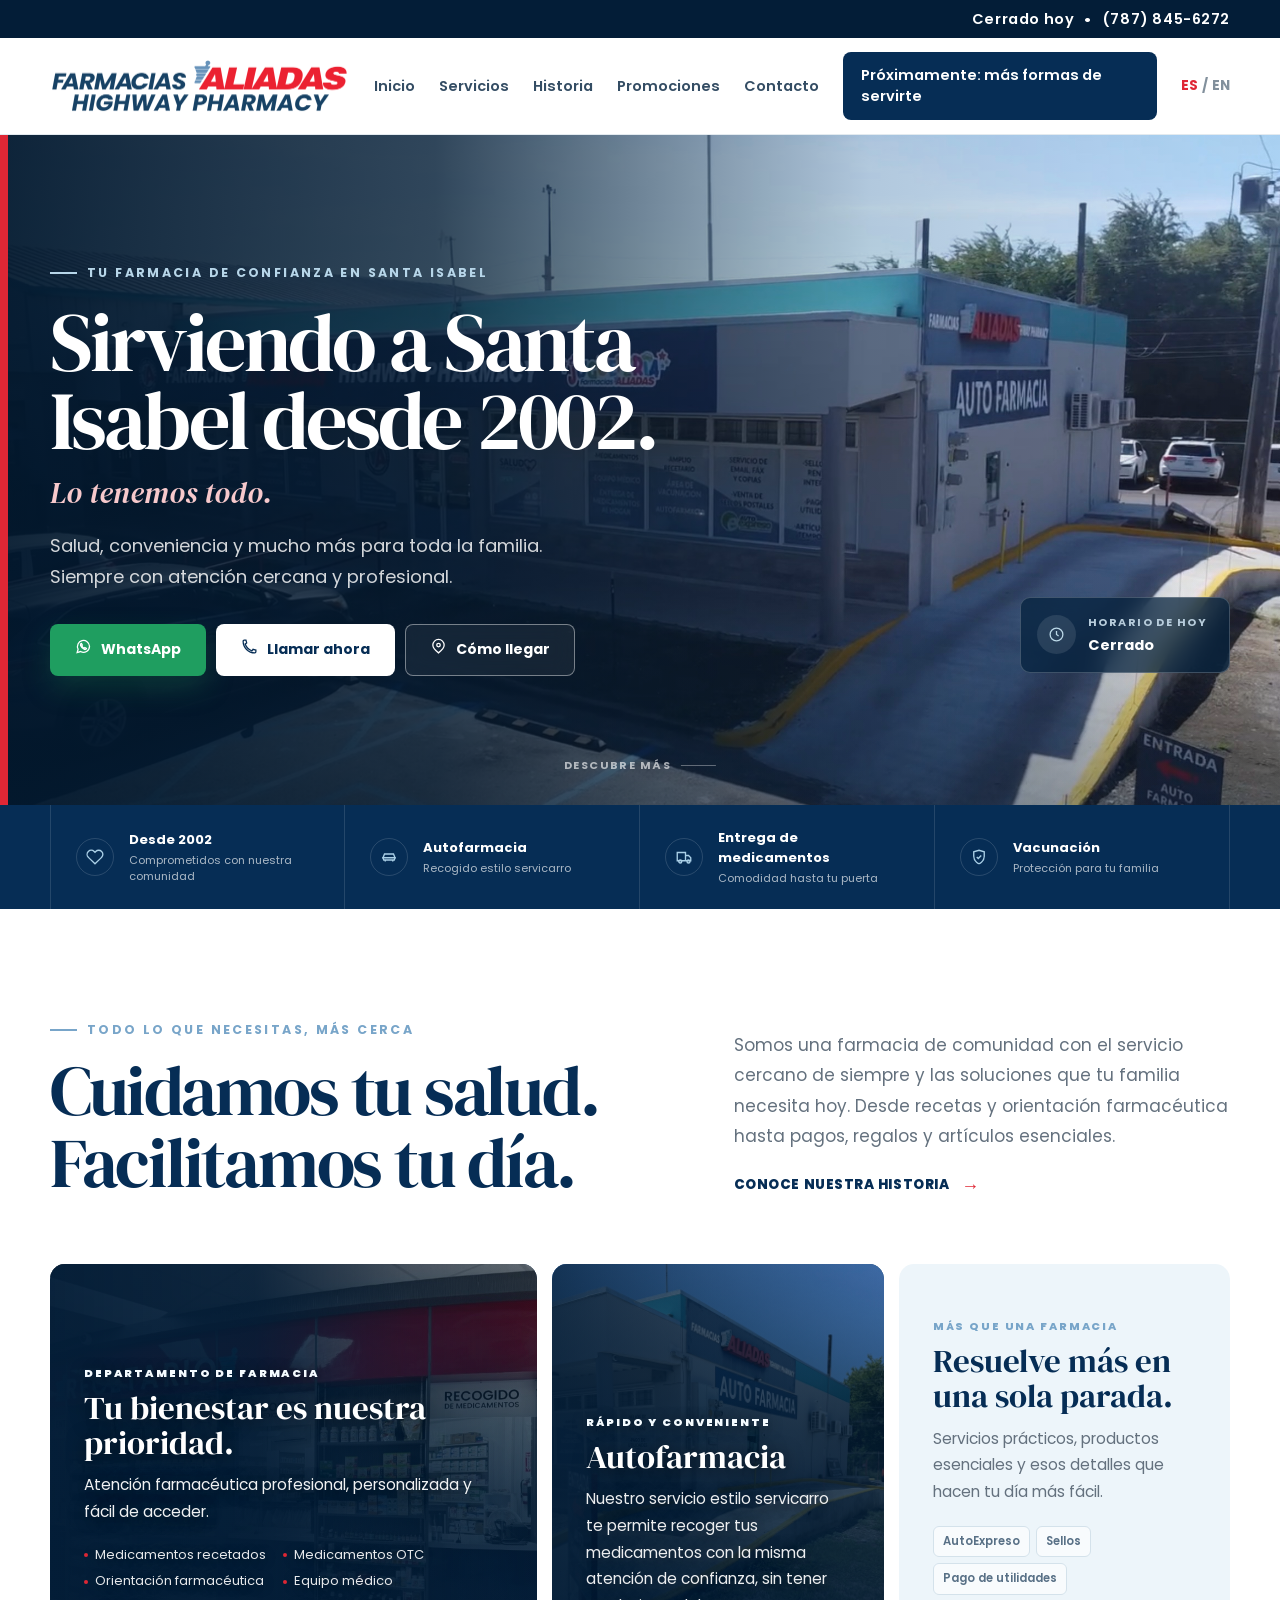
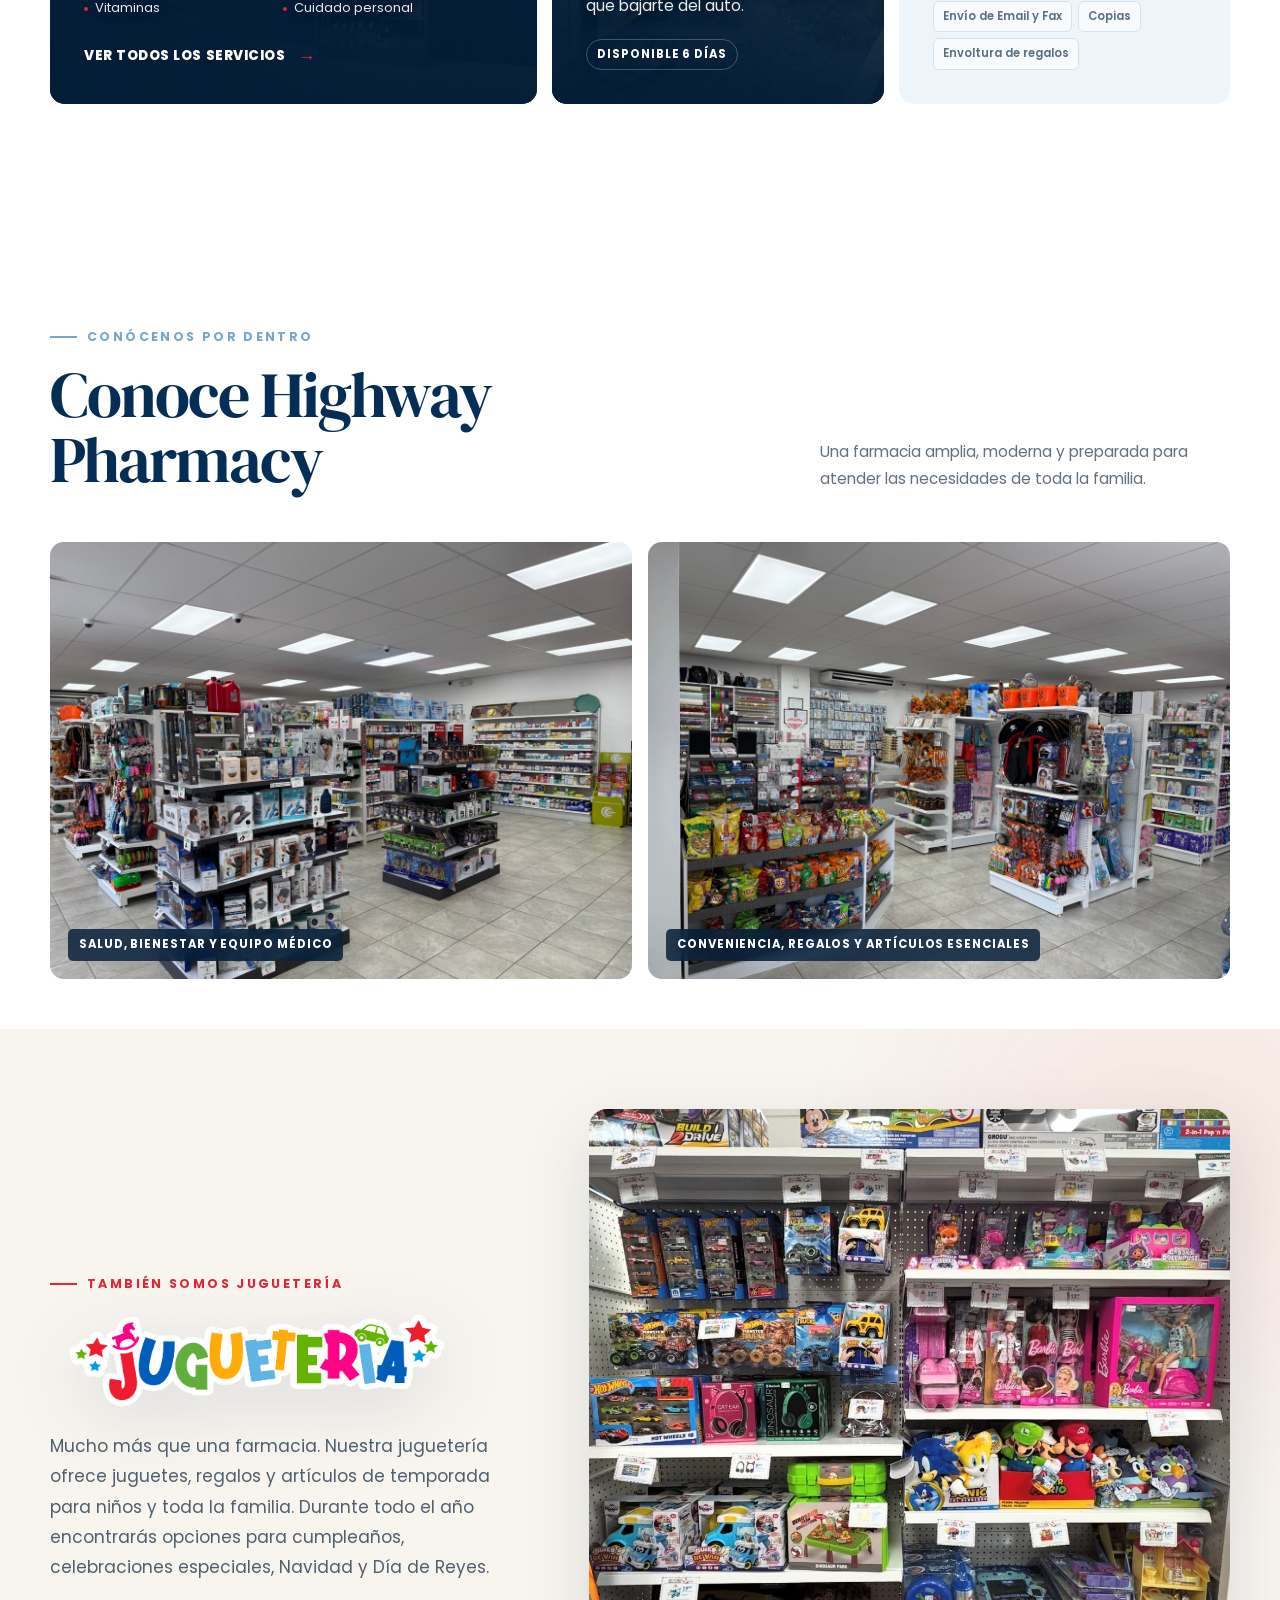
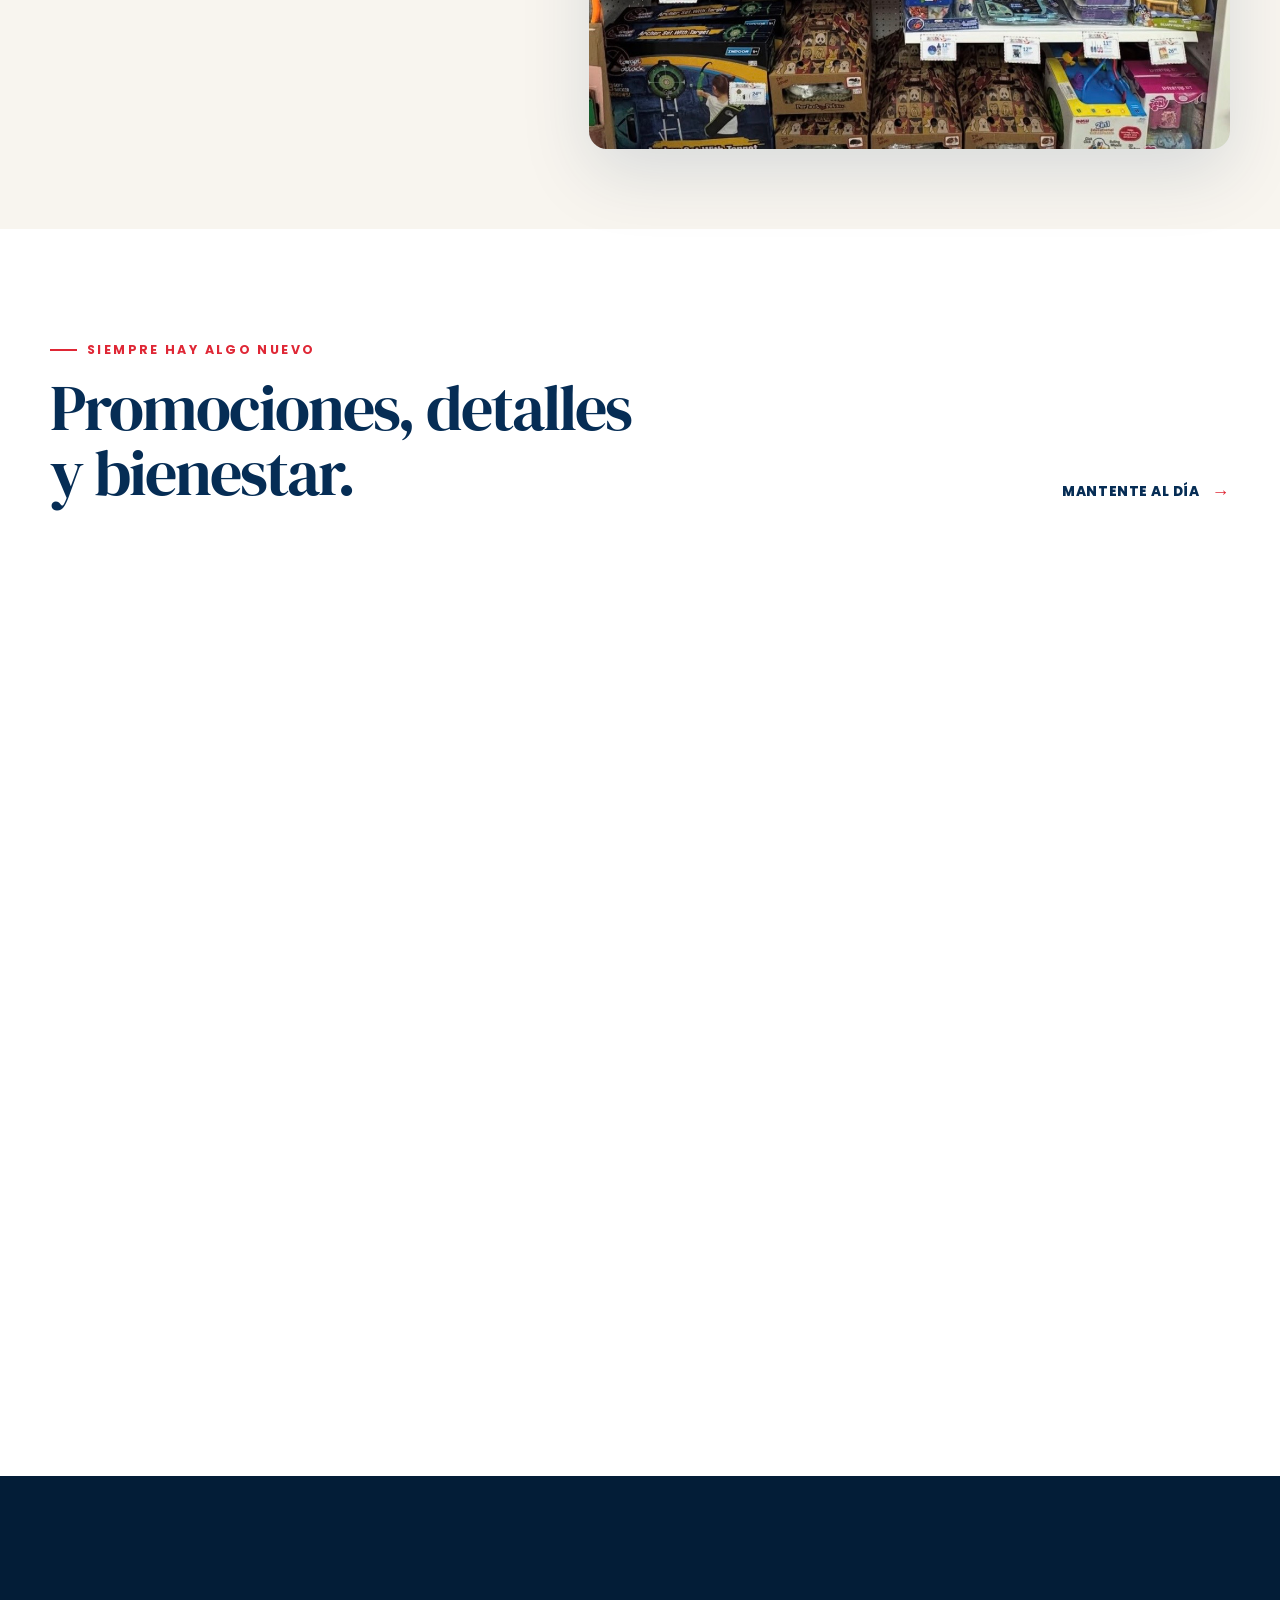
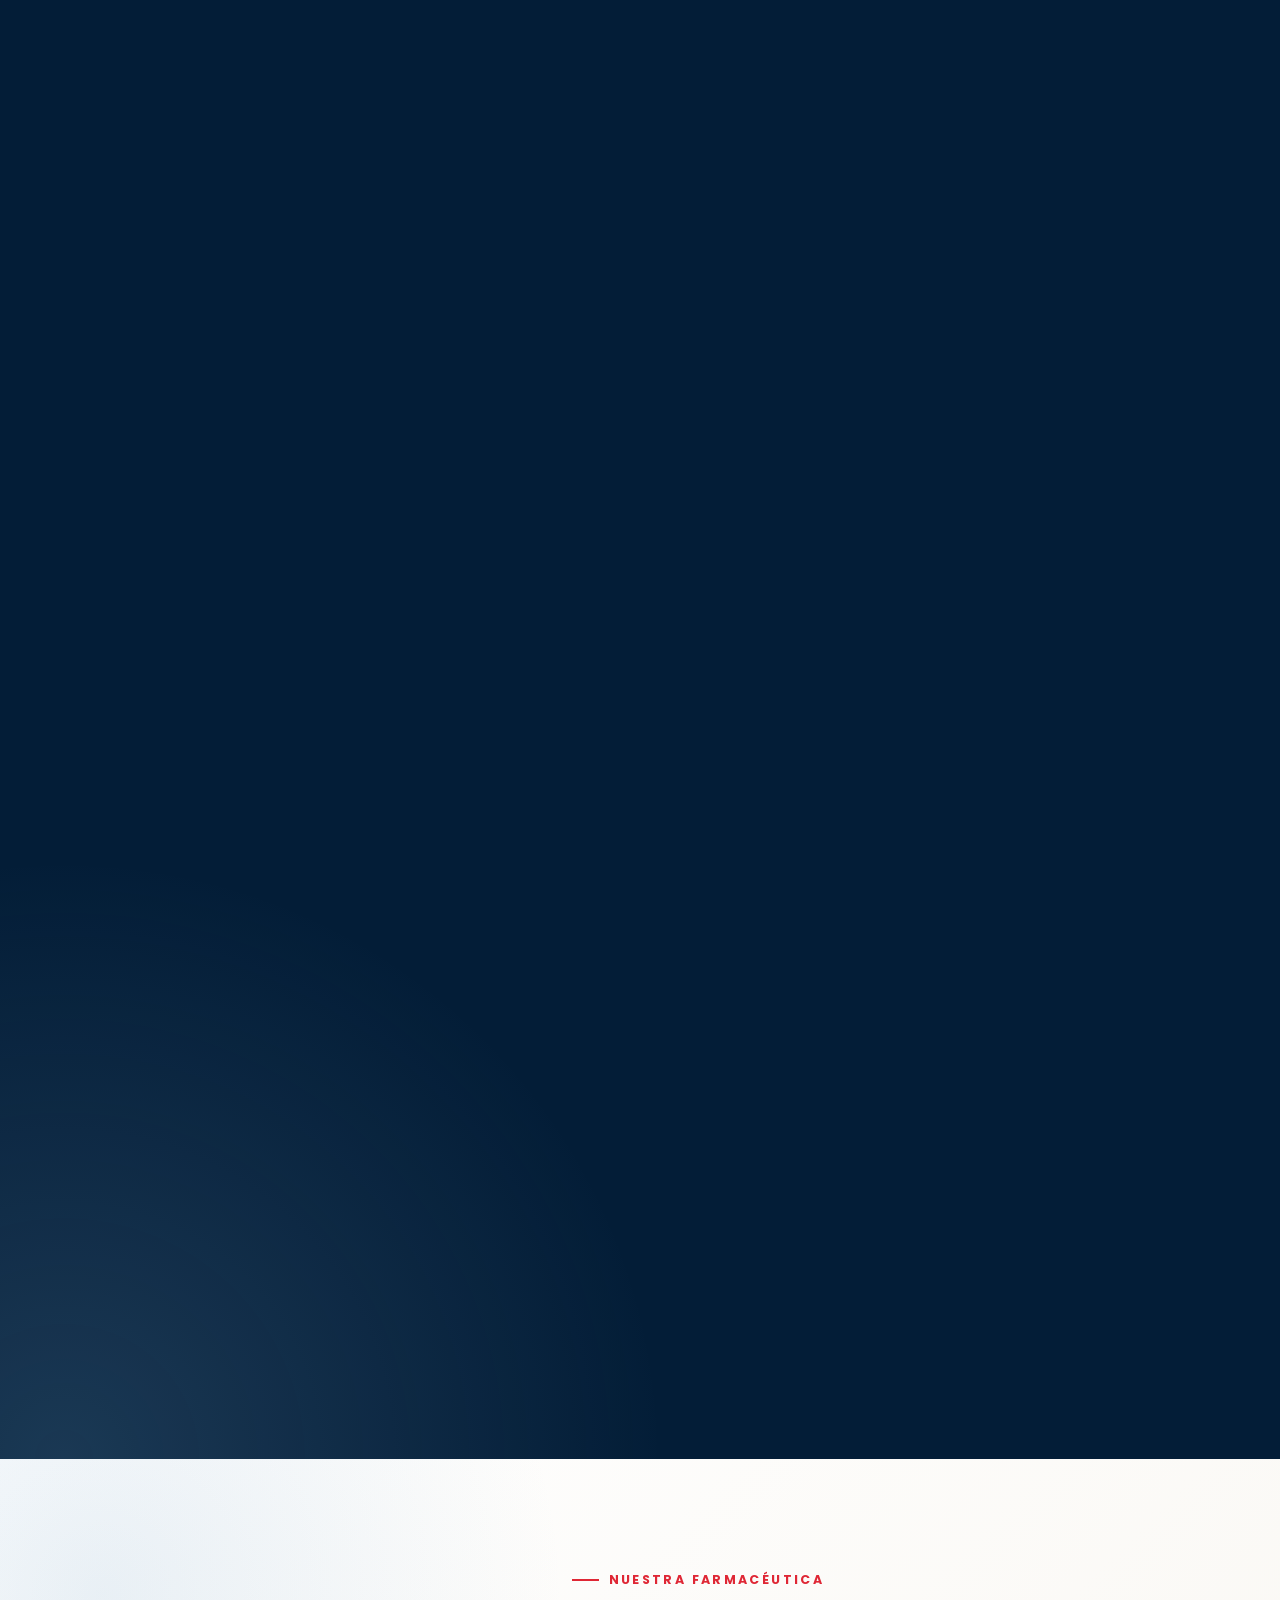
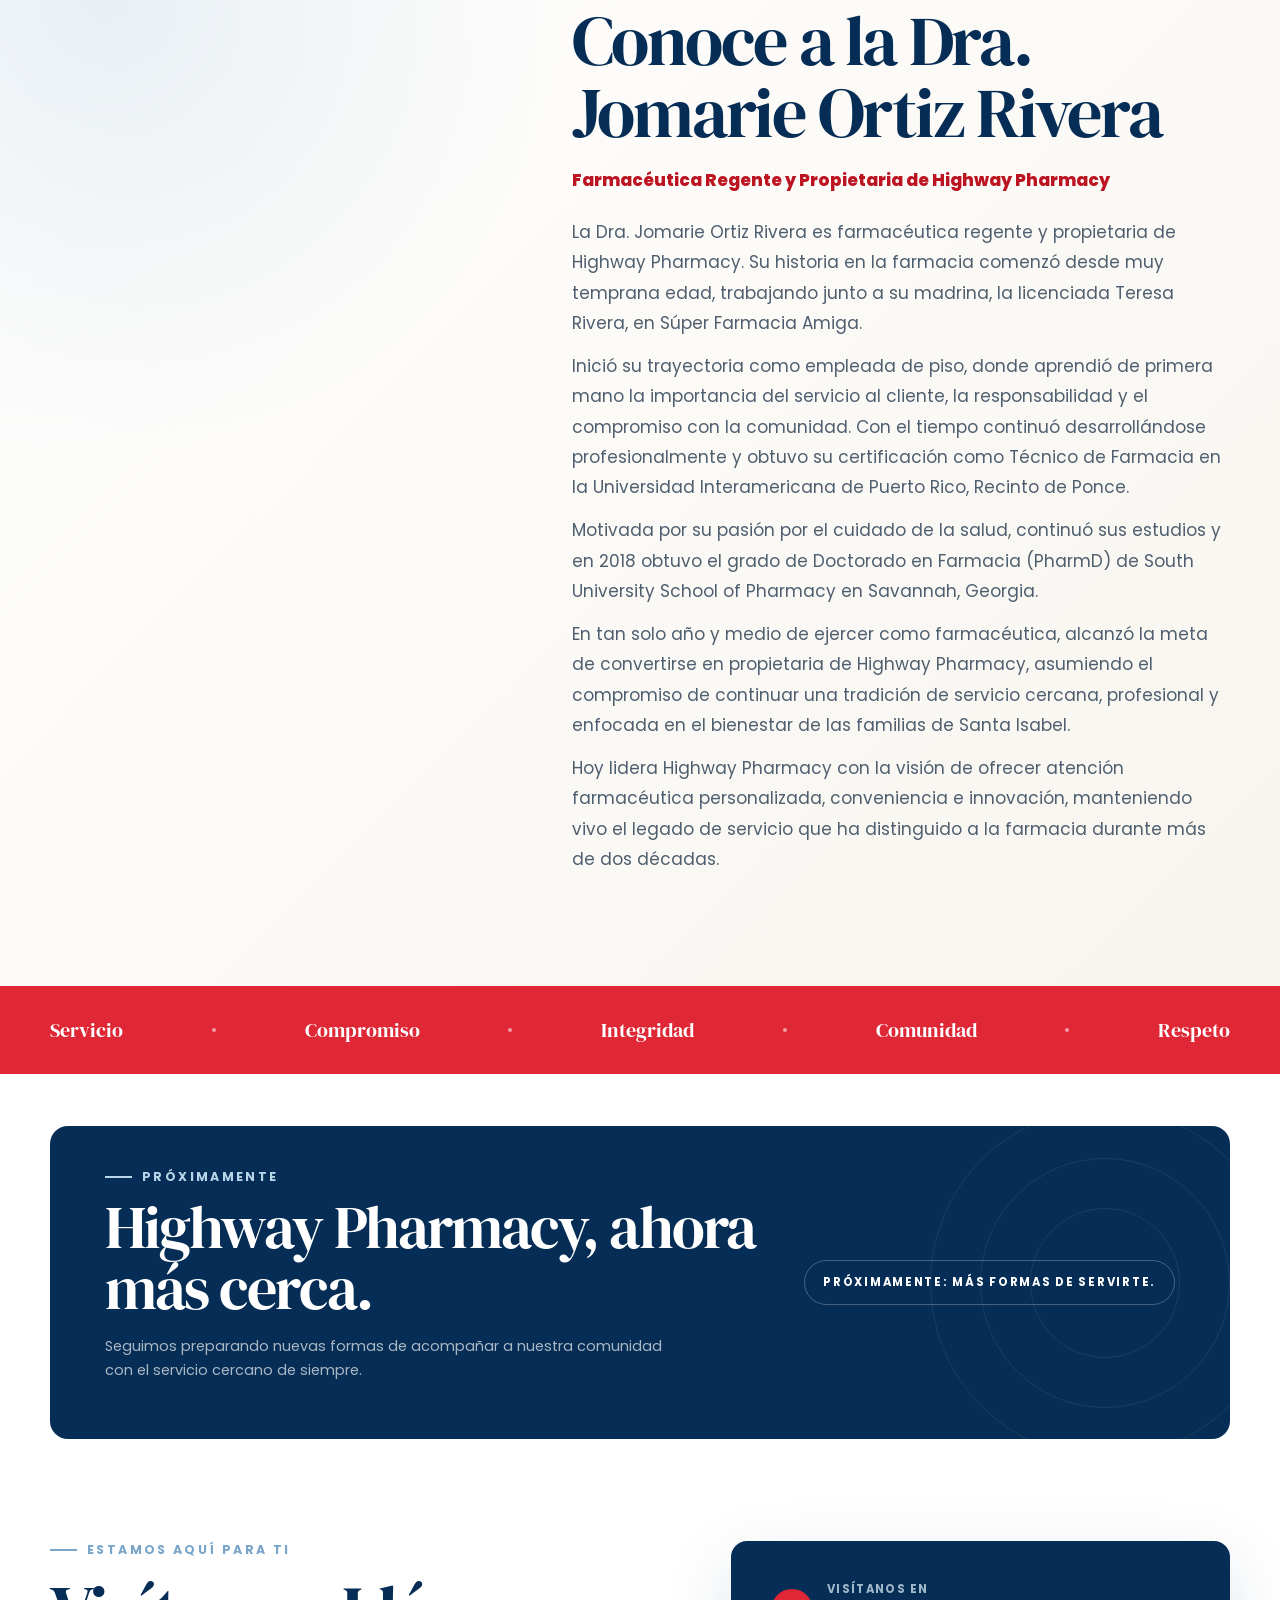
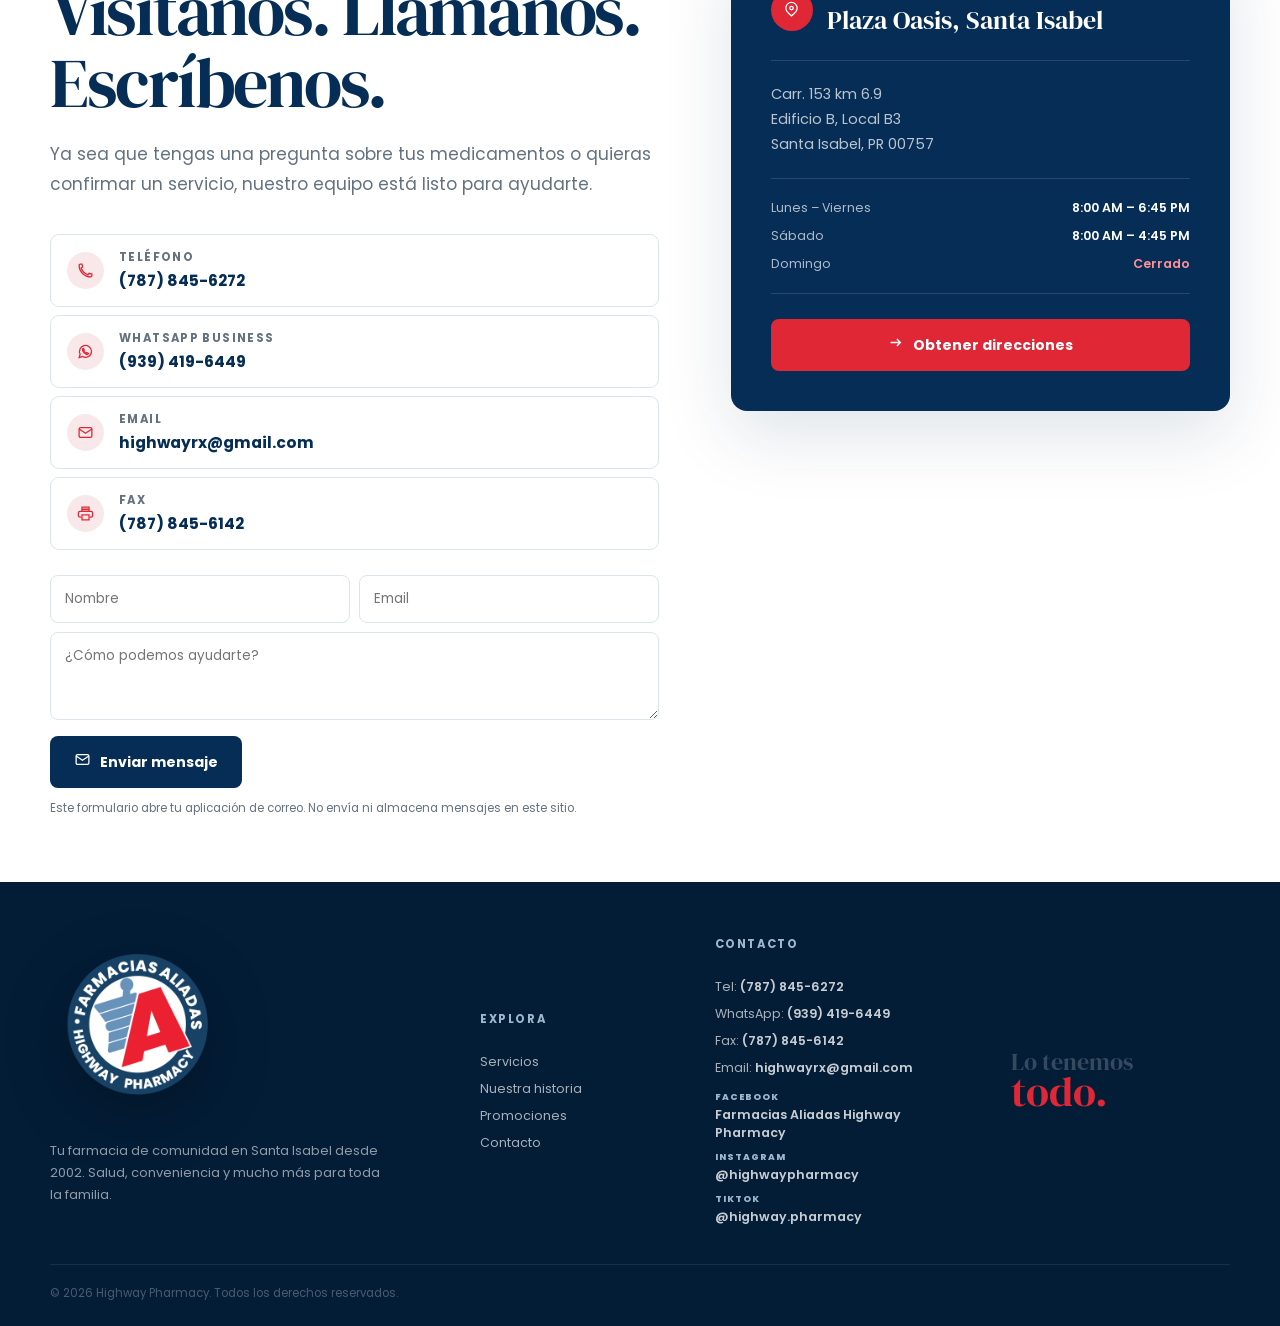
==== commit d287c6f7: "Remove expired shopper promotion" ====
--- a/index.html
+++ b/index.html
@@ -341,23 +341,6 @@
             <a class="text-link" href="#contact"><span data-copy="stayUpdated"></span><span>→</span></a>
           </div>
           <div class="promo-grid">
-            <a class="promo-card promo-shopper reveal" href="/assets/shopper-padres-verano-2026.pdf" target="_blank" rel="noreferrer">
-              <figure class="shopper-cover real-photo" data-fallback-copy="imageUnavailable">
-                <img
-                  src="/assets/shopper-padres-verano-2026-cover.jpg"
-                  data-alt-copy="shopperImageAlt"
-                  alt=""
-                  loading="lazy"
-                  onerror="handleImageError(this)"
-                />
-              </figure>
-              <div class="shopper-copy">
-                <span class="promo-label" data-copy="featured"></span>
-                <h3 data-copy="shopperTitle"></h3>
-                <p data-copy="shopperBody"></p>
-                <span class="button button-red shopper-button"><span data-copy="shopperButton"></span><span>→</span></span>
-              </div>
-            </a>
             <article class="promo-card promo-wide reveal" data-fallback-copy="imageUnavailable">
               <img
                 class="promo-photo"
--- a/styles.css
+++ b/styles.css
@@ -1197,67 +1197,6 @@
   color: var(--gray);
   font-size: 12px;
   line-height: 1.65;
-}
-
-.promo-shopper {
-  grid-column: 1 / -1;
-  min-height: 355px;
-  display: grid;
-  grid-template-columns: minmax(210px, 0.42fr) minmax(0, 1fr);
-  gap: 34px;
-  align-items: center;
-  padding: 24px;
-  color: white;
-  border: 0;
-  background:
-    radial-gradient(circle at 92% 18%, rgba(223, 39, 53, 0.22), transparent 30%),
-    linear-gradient(135deg, var(--navy-deep), var(--navy));
-  box-shadow: var(--shadow);
-  transition: transform 180ms ease, box-shadow 180ms ease;
-}
-
-.promo-shopper:hover {
-  transform: translateY(-3px);
-  box-shadow: 0 28px 80px rgba(6, 45, 85, 0.2);
-}
-
-.shopper-cover {
-  width: min(100%, 300px);
-  aspect-ratio: 0.91;
-  margin: 0;
-  border: 1px solid rgba(255, 255, 255, 0.16);
-  border-radius: 14px;
-  background: white;
-  box-shadow: 0 20px 46px rgba(0, 0, 0, 0.26);
-}
-
-.shopper-cover img {
-  object-fit: cover;
-  object-position: center top;
-}
-
-.shopper-copy {
-  max-width: 690px;
-}
-
-.shopper-copy h3 {
-  max-width: 680px;
-  color: white;
-  font-size: clamp(42px, 5vw, 66px);
-  letter-spacing: -0.03em;
-}
-
-.shopper-copy p {
-  max-width: 570px;
-  color: rgba(255, 255, 255, 0.72);
-  font-size: 15px;
-  line-height: 1.72;
-}
-
-.shopper-button {
-  width: fit-content;
-  margin-top: 18px;
-  border: 0;
 }
 
 .promo-card-photo {
@@ -2807,6 +2746,11 @@
     text-shadow: 0 2px 12px rgba(0, 0, 0, 0.45);
   }
 
+  .feature-main li::before {
+    flex: 0 0 4px;
+    margin-top: 0.58em;
+  }
+
   .feature-drive p:not(.card-kicker) {
     color: rgba(255, 255, 255, 0.92);
     text-shadow: 0 2px 15px rgba(0, 0, 0, 0.58);
@@ -2926,32 +2870,6 @@
 
   .promo-grid {
     grid-template-columns: 1fr;
-  }
-
-  .promo-shopper {
-    grid-template-columns: 1fr;
-    gap: 22px;
-    min-height: auto;
-    padding: 24px;
-  }
-
-  .shopper-cover {
-    width: min(100%, 310px);
-    justify-self: center;
-  }
-
-  .shopper-copy h3 {
-    font-size: var(--mobile-section-title);
-    line-height: 1;
-  }
-
-  .shopper-copy p {
-    font-size: var(--mobile-body);
-    line-height: var(--mobile-body-line);
-  }
-
-  .shopper-button {
-    margin-top: 14px;
   }
 
   .promo-wide {
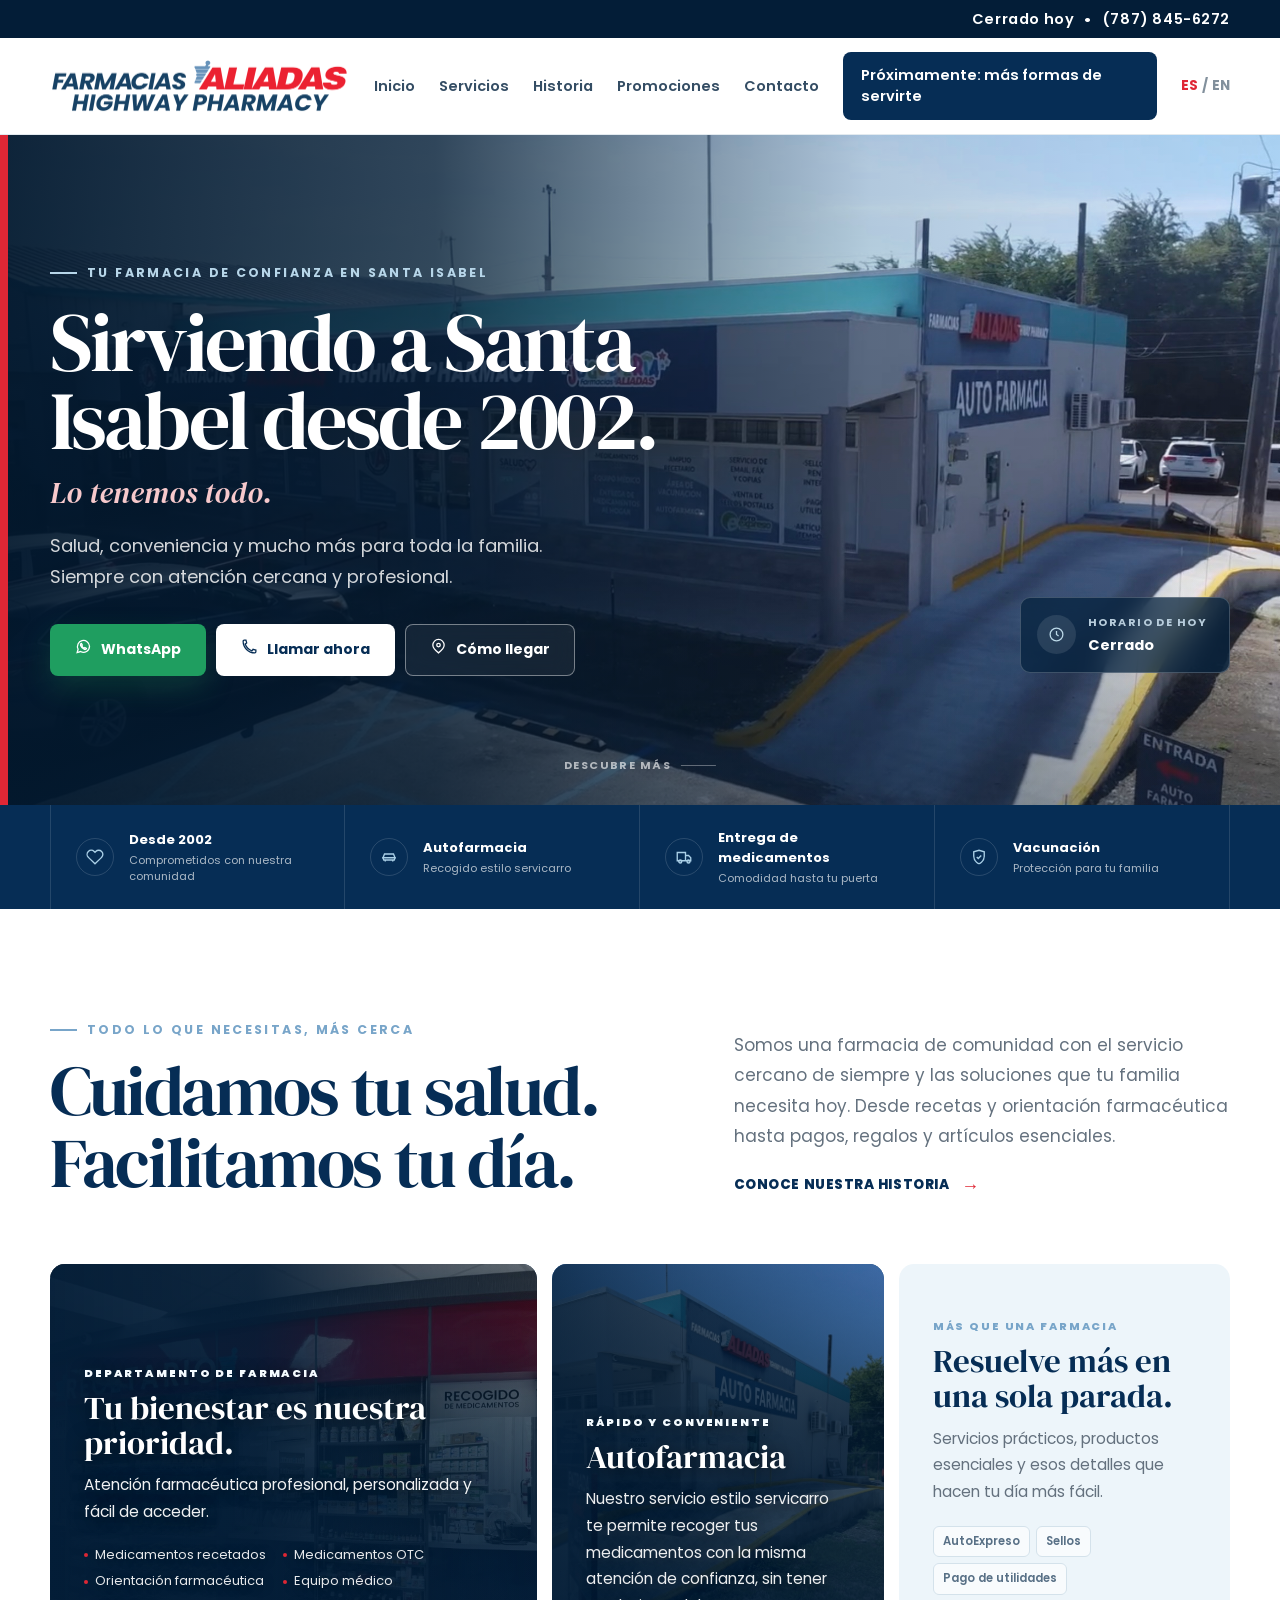
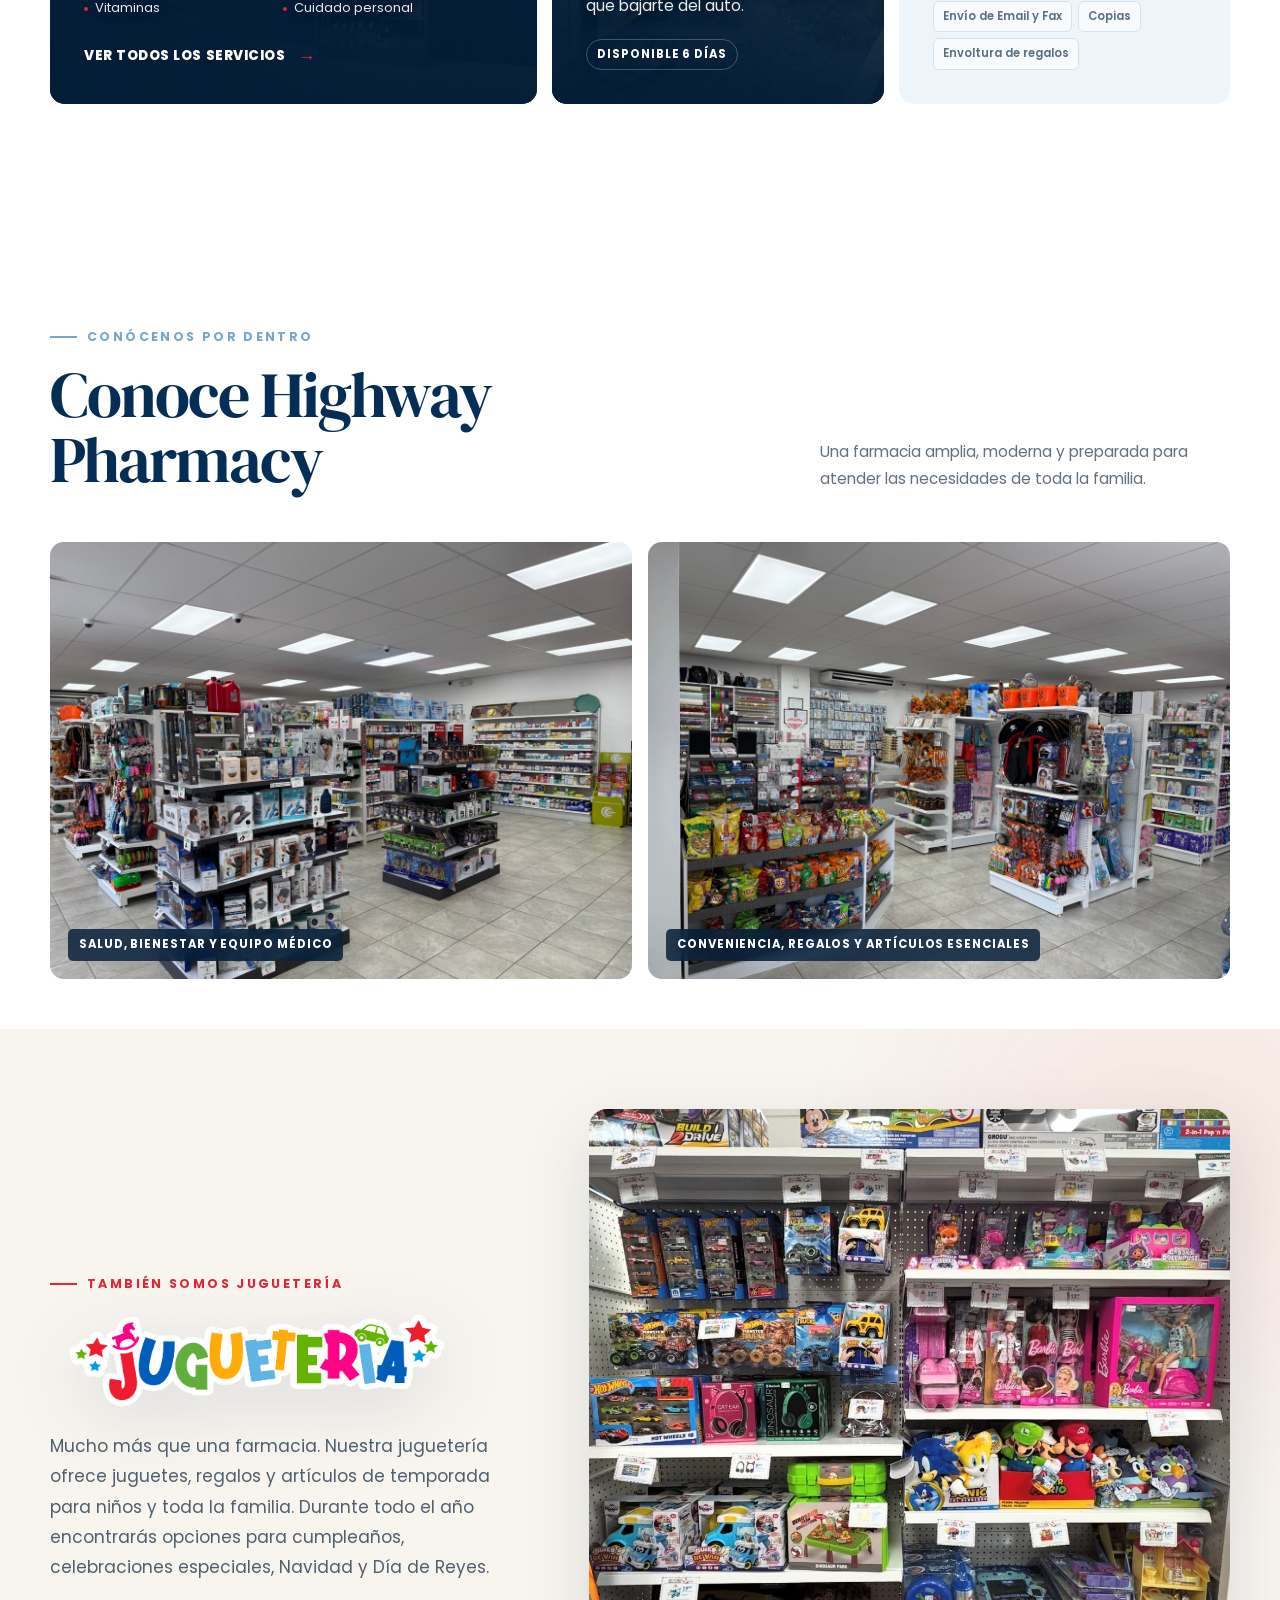
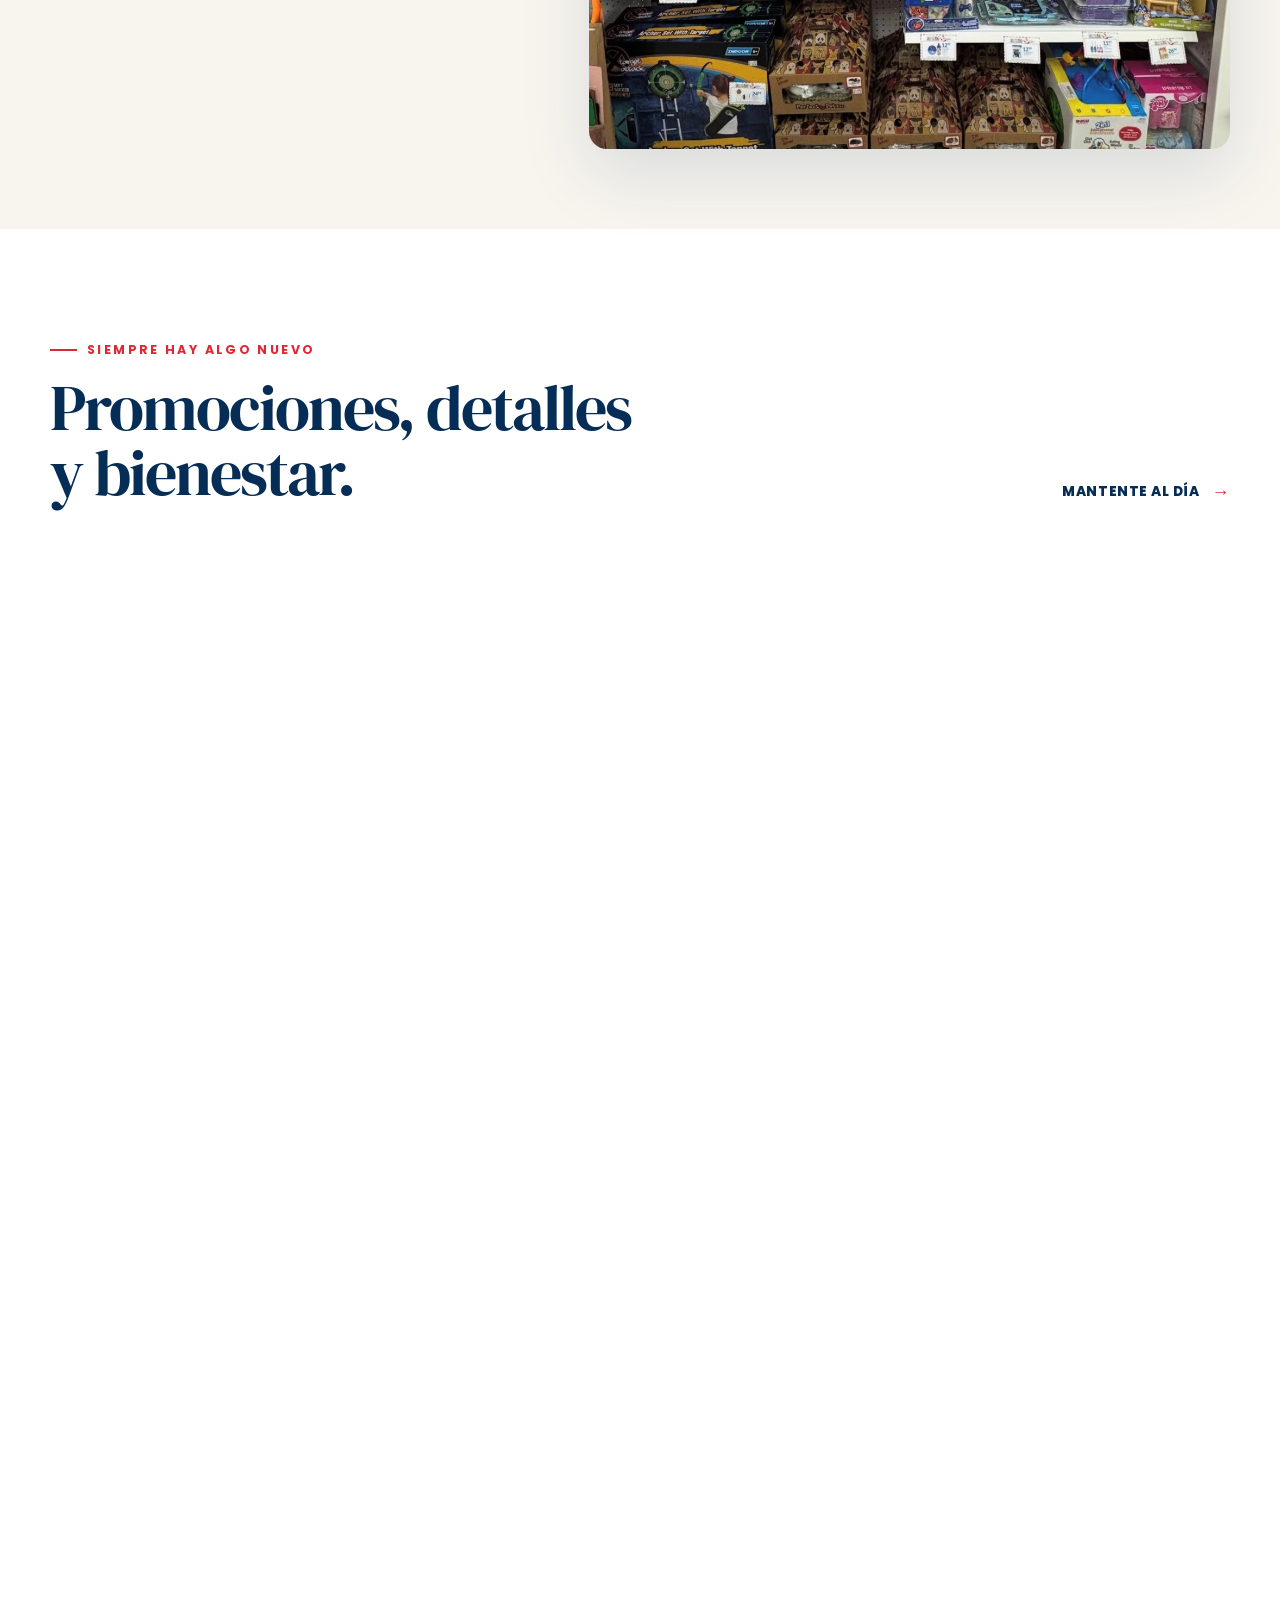
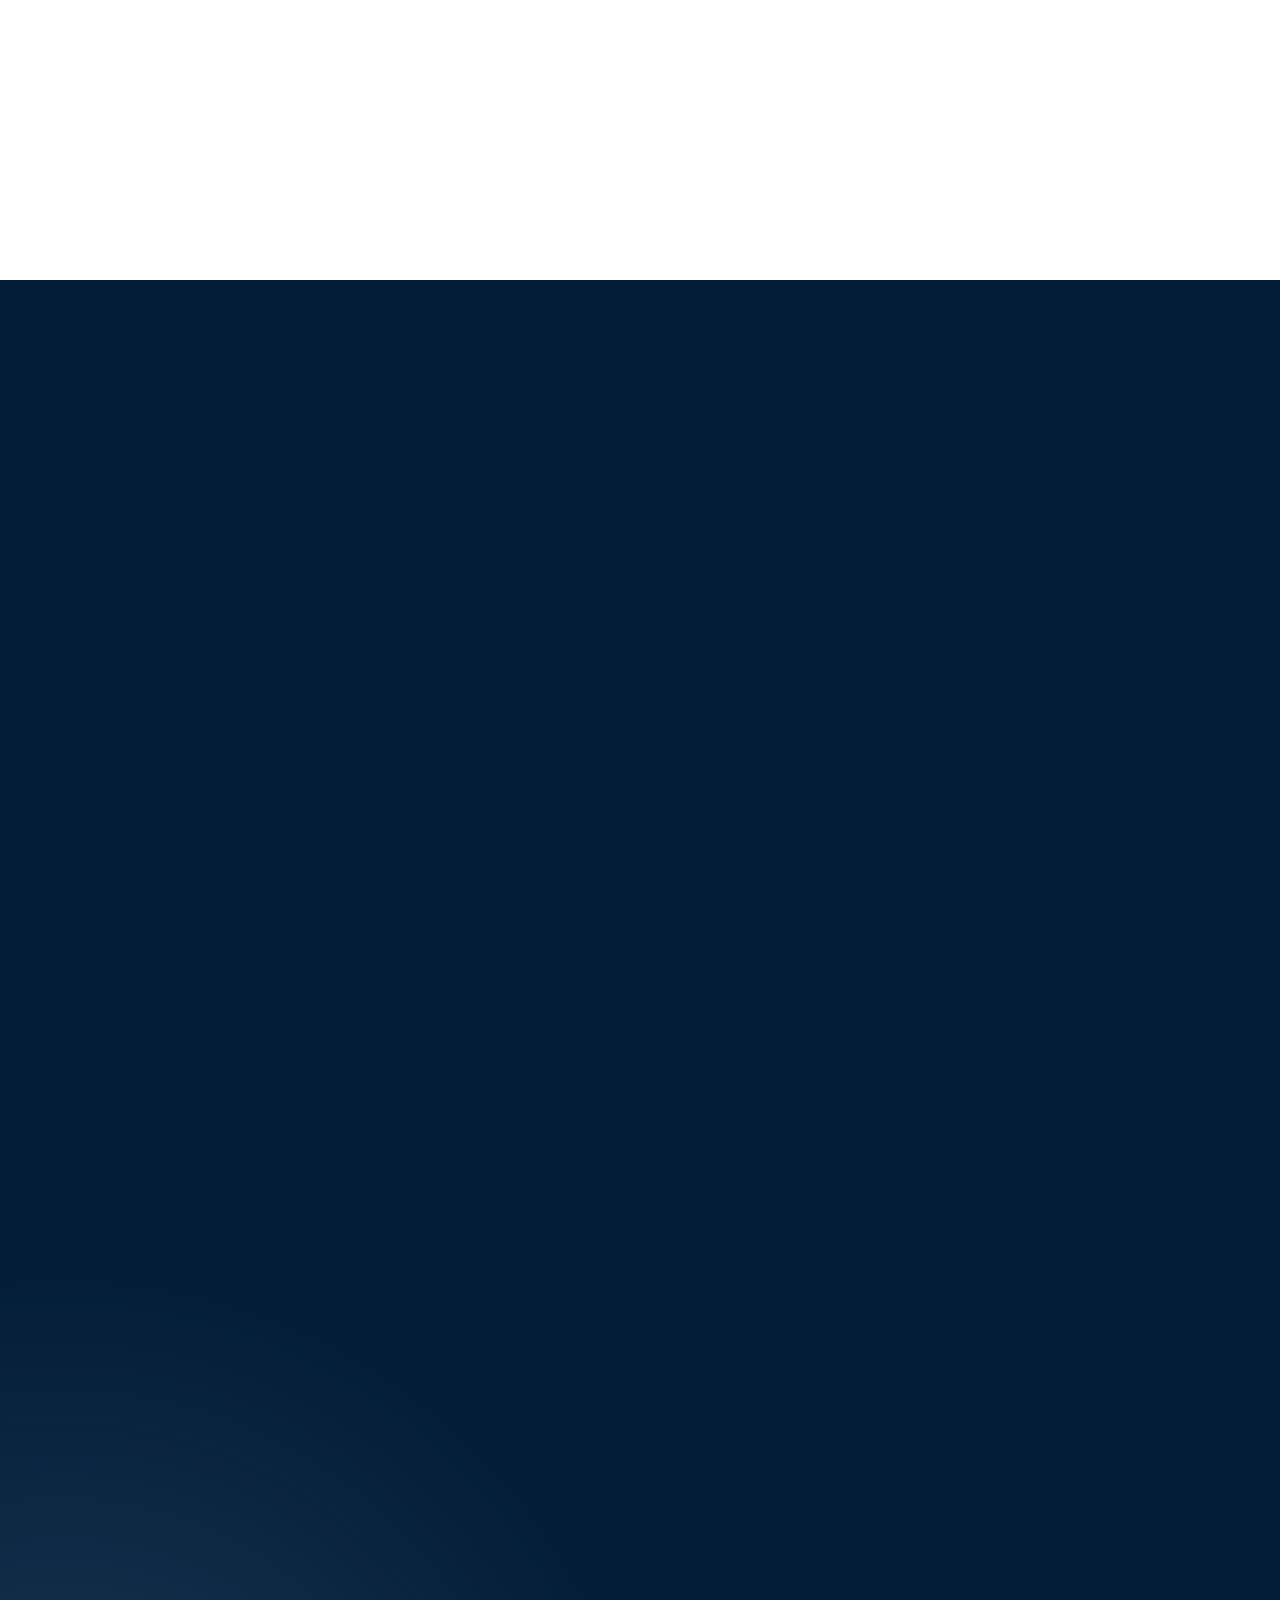
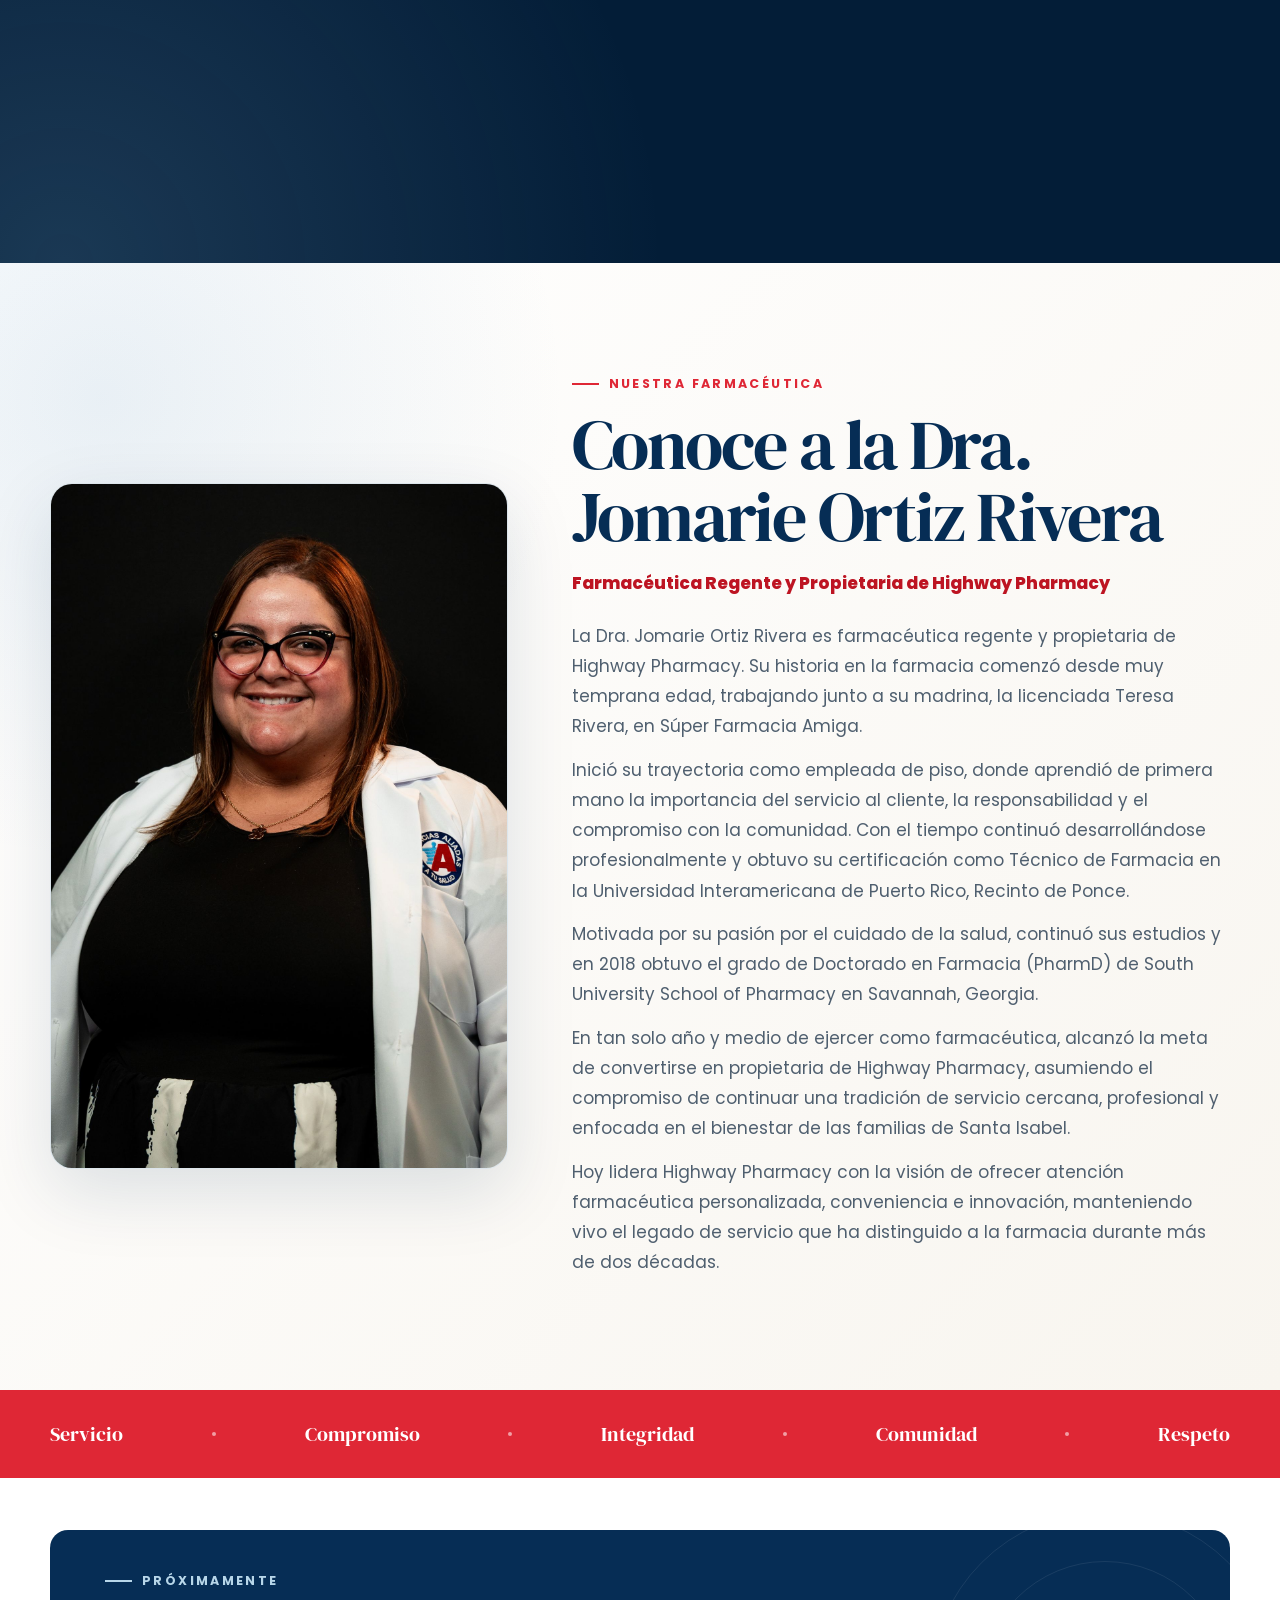
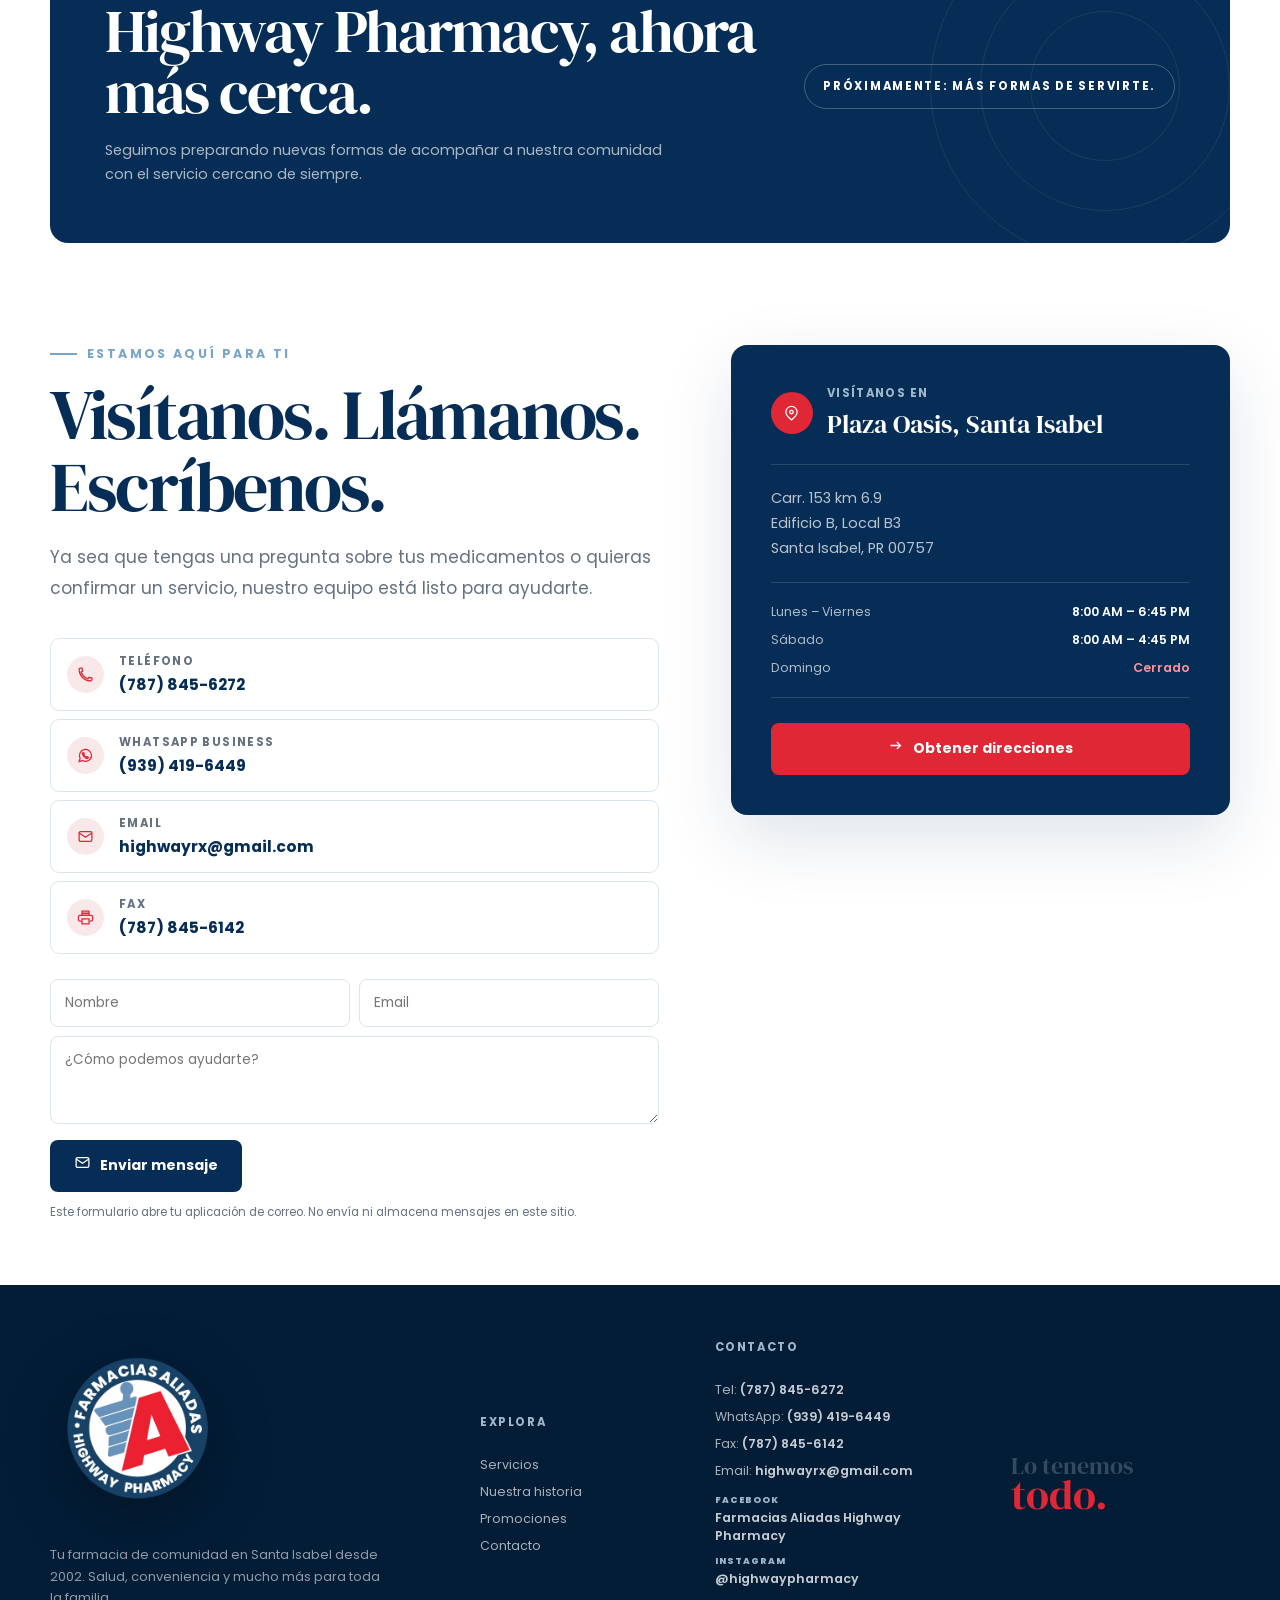
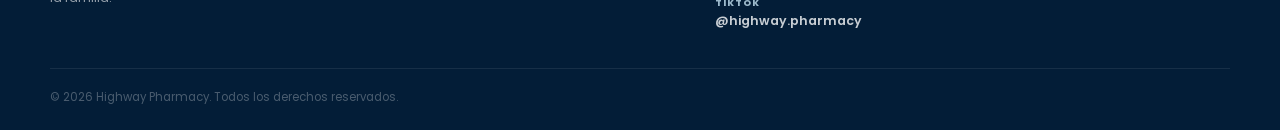
==== commit 66a2ab88: "Add back to school shopper promotion" ====
--- a/index.html
+++ b/index.html
@@ -341,6 +341,23 @@
             <a class="text-link" href="#contact"><span data-copy="stayUpdated"></span><span>→</span></a>
           </div>
           <div class="promo-grid">
+            <a class="promo-card promo-shopper reveal" href="/assets/shopper-regreso-a-clases-2026.pdf" target="_blank" rel="noreferrer">
+              <figure class="shopper-cover real-photo" data-fallback-copy="imageUnavailable">
+                <img
+                  src="/assets/shopper-regreso-a-clases-2026-cover.jpg"
+                  data-alt-copy="shopperImageAlt"
+                  alt=""
+                  loading="lazy"
+                  onerror="handleImageError(this)"
+                />
+              </figure>
+              <div class="shopper-copy">
+                <span class="promo-label" data-copy="featured"></span>
+                <h3 data-copy="shopperTitle"></h3>
+                <p data-copy="shopperBody"></p>
+                <span class="button button-red shopper-button"><span data-copy="shopperButton"></span><span>→</span></span>
+              </div>
+            </a>
             <article class="promo-card promo-wide reveal" data-fallback-copy="imageUnavailable">
               <img
                 class="promo-photo"
--- a/styles.css
+++ b/styles.css
@@ -1197,6 +1197,67 @@
   color: var(--gray);
   font-size: 12px;
   line-height: 1.65;
+}
+
+.promo-shopper {
+  grid-column: 1 / -1;
+  min-height: 355px;
+  display: grid;
+  grid-template-columns: minmax(210px, 0.42fr) minmax(0, 1fr);
+  gap: 34px;
+  align-items: center;
+  padding: 24px;
+  color: white;
+  border: 0;
+  background:
+    radial-gradient(circle at 92% 18%, rgba(223, 39, 53, 0.22), transparent 30%),
+    linear-gradient(135deg, var(--navy-deep), var(--navy));
+  box-shadow: var(--shadow);
+  transition: transform 180ms ease, box-shadow 180ms ease;
+}
+
+.promo-shopper:hover {
+  transform: translateY(-3px);
+  box-shadow: 0 28px 80px rgba(6, 45, 85, 0.2);
+}
+
+.shopper-cover {
+  width: min(100%, 300px);
+  aspect-ratio: 0.91;
+  margin: 0;
+  border: 1px solid rgba(255, 255, 255, 0.16);
+  border-radius: 14px;
+  background: white;
+  box-shadow: 0 20px 46px rgba(0, 0, 0, 0.26);
+}
+
+.shopper-cover img {
+  object-fit: cover;
+  object-position: center top;
+}
+
+.shopper-copy {
+  max-width: 690px;
+}
+
+.shopper-copy h3 {
+  max-width: 680px;
+  color: white;
+  font-size: clamp(42px, 5vw, 66px);
+  letter-spacing: -0.03em;
+}
+
+.shopper-copy p {
+  max-width: 570px;
+  color: rgba(255, 255, 255, 0.72);
+  font-size: 15px;
+  line-height: 1.72;
+}
+
+.shopper-button {
+  width: fit-content;
+  margin-top: 18px;
+  border: 0;
 }
 
 .promo-card-photo {
@@ -2872,6 +2933,32 @@
     grid-template-columns: 1fr;
   }
 
+  .promo-shopper {
+    grid-template-columns: 1fr;
+    gap: 22px;
+    min-height: auto;
+    padding: 24px;
+  }
+
+  .shopper-cover {
+    width: min(100%, 310px);
+    justify-self: center;
+  }
+
+  .shopper-copy h3 {
+    font-size: var(--mobile-section-title);
+    line-height: 1;
+  }
+
+  .shopper-copy p {
+    font-size: var(--mobile-body);
+    line-height: var(--mobile-body-line);
+  }
+
+  .shopper-button {
+    margin-top: 14px;
+  }
+
   .promo-wide {
     min-height: 430px;
     grid-column: auto;
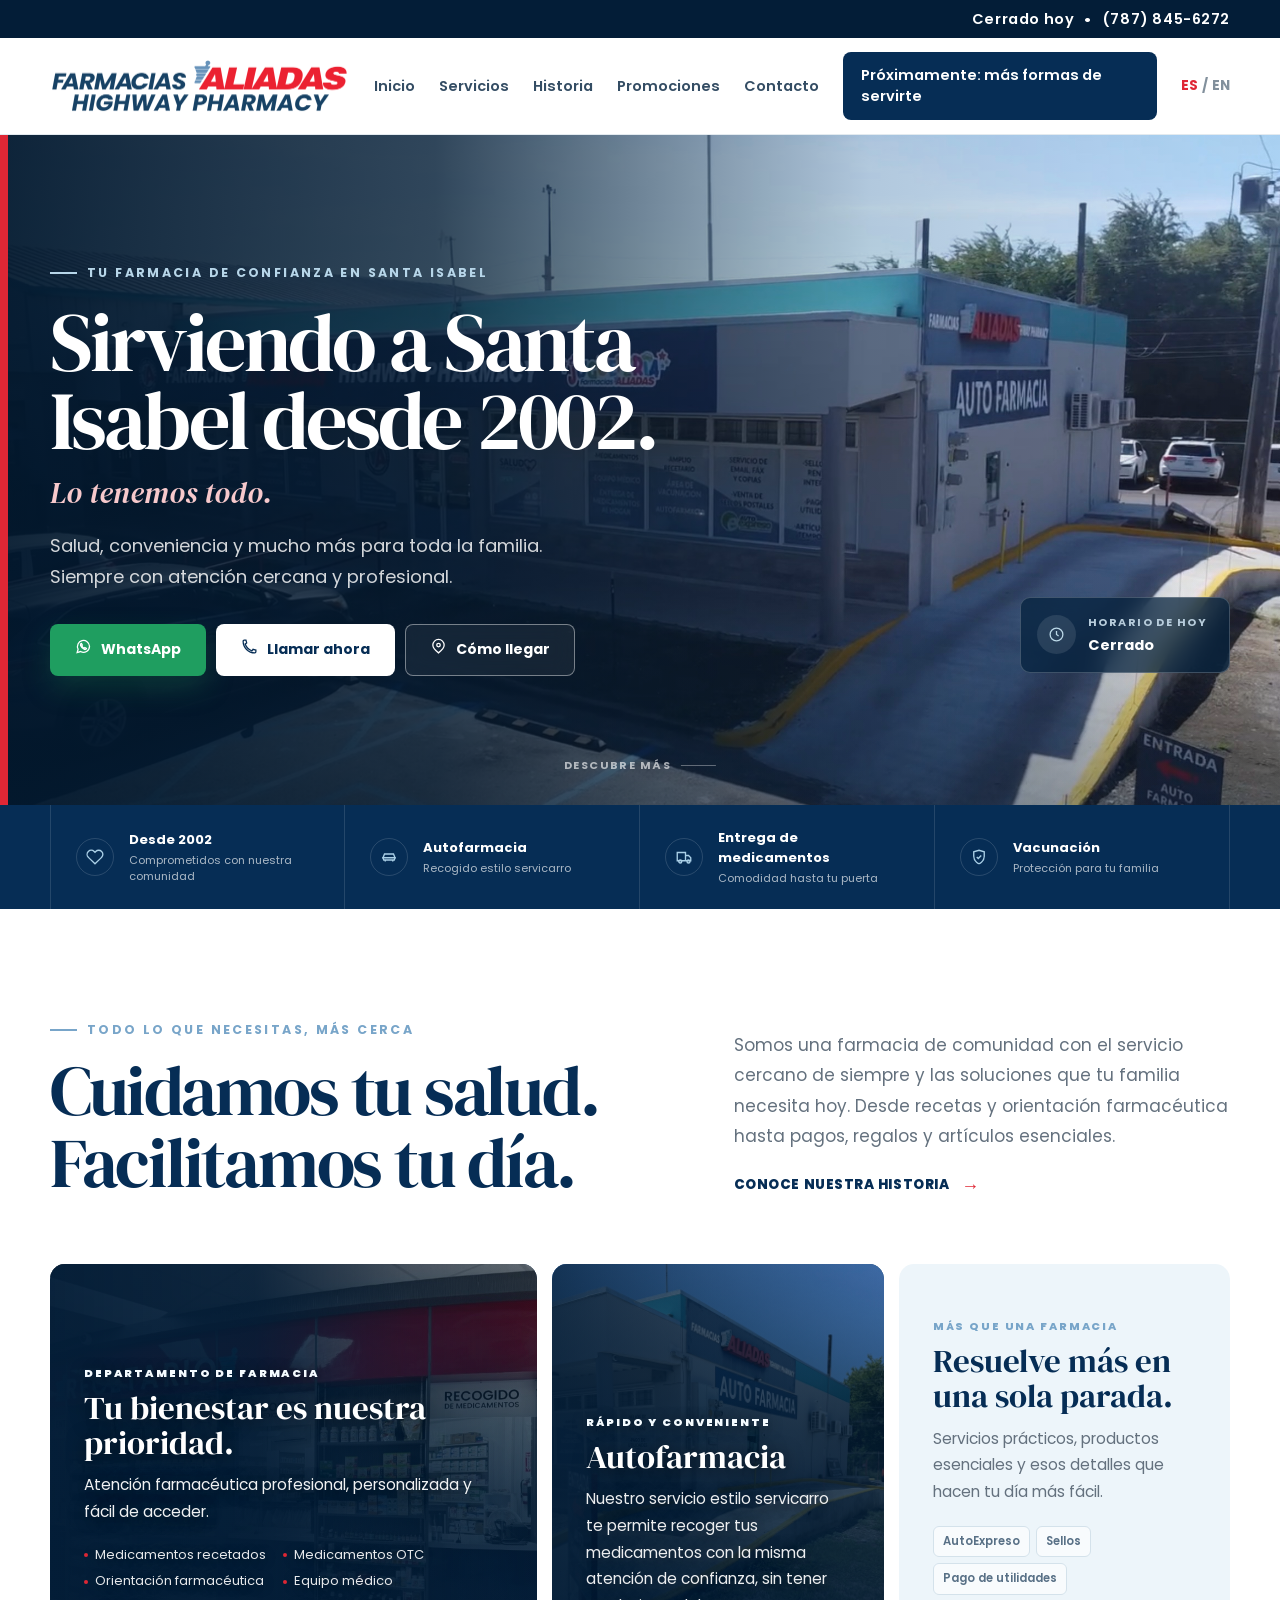
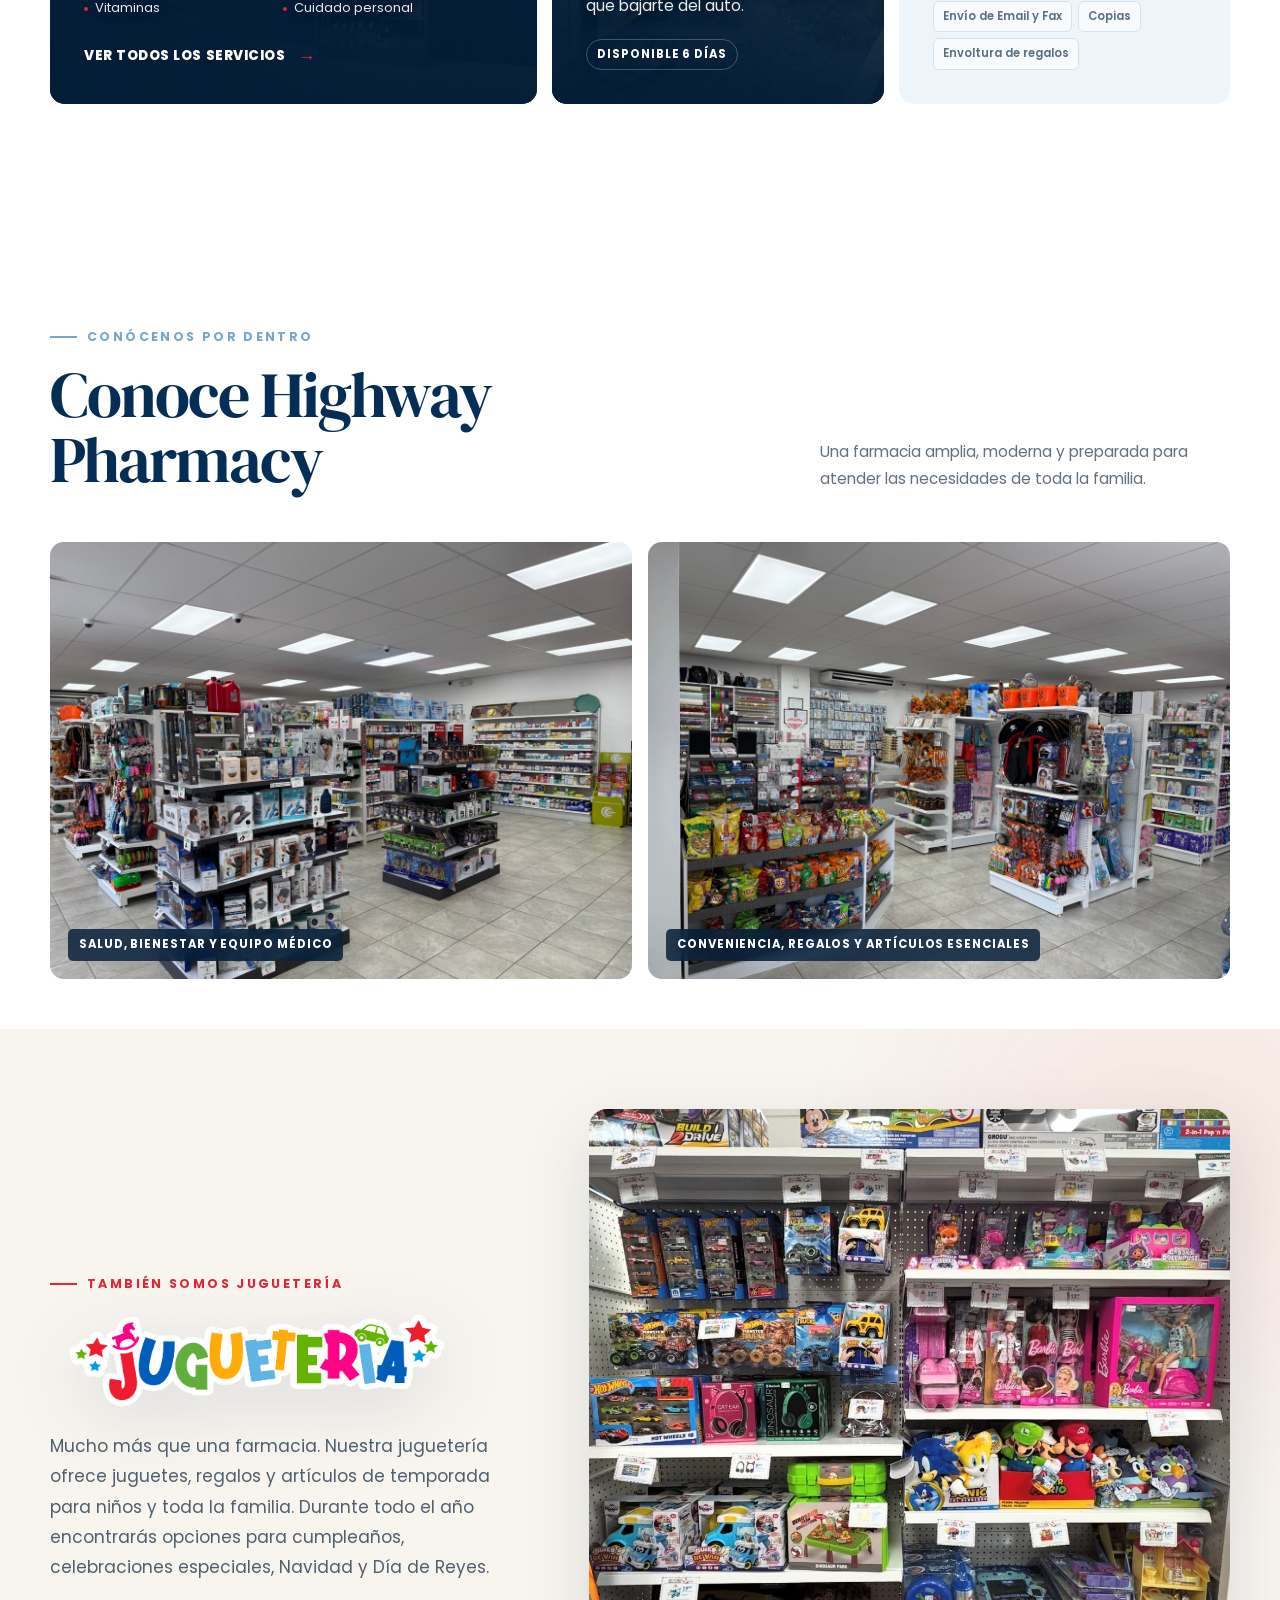
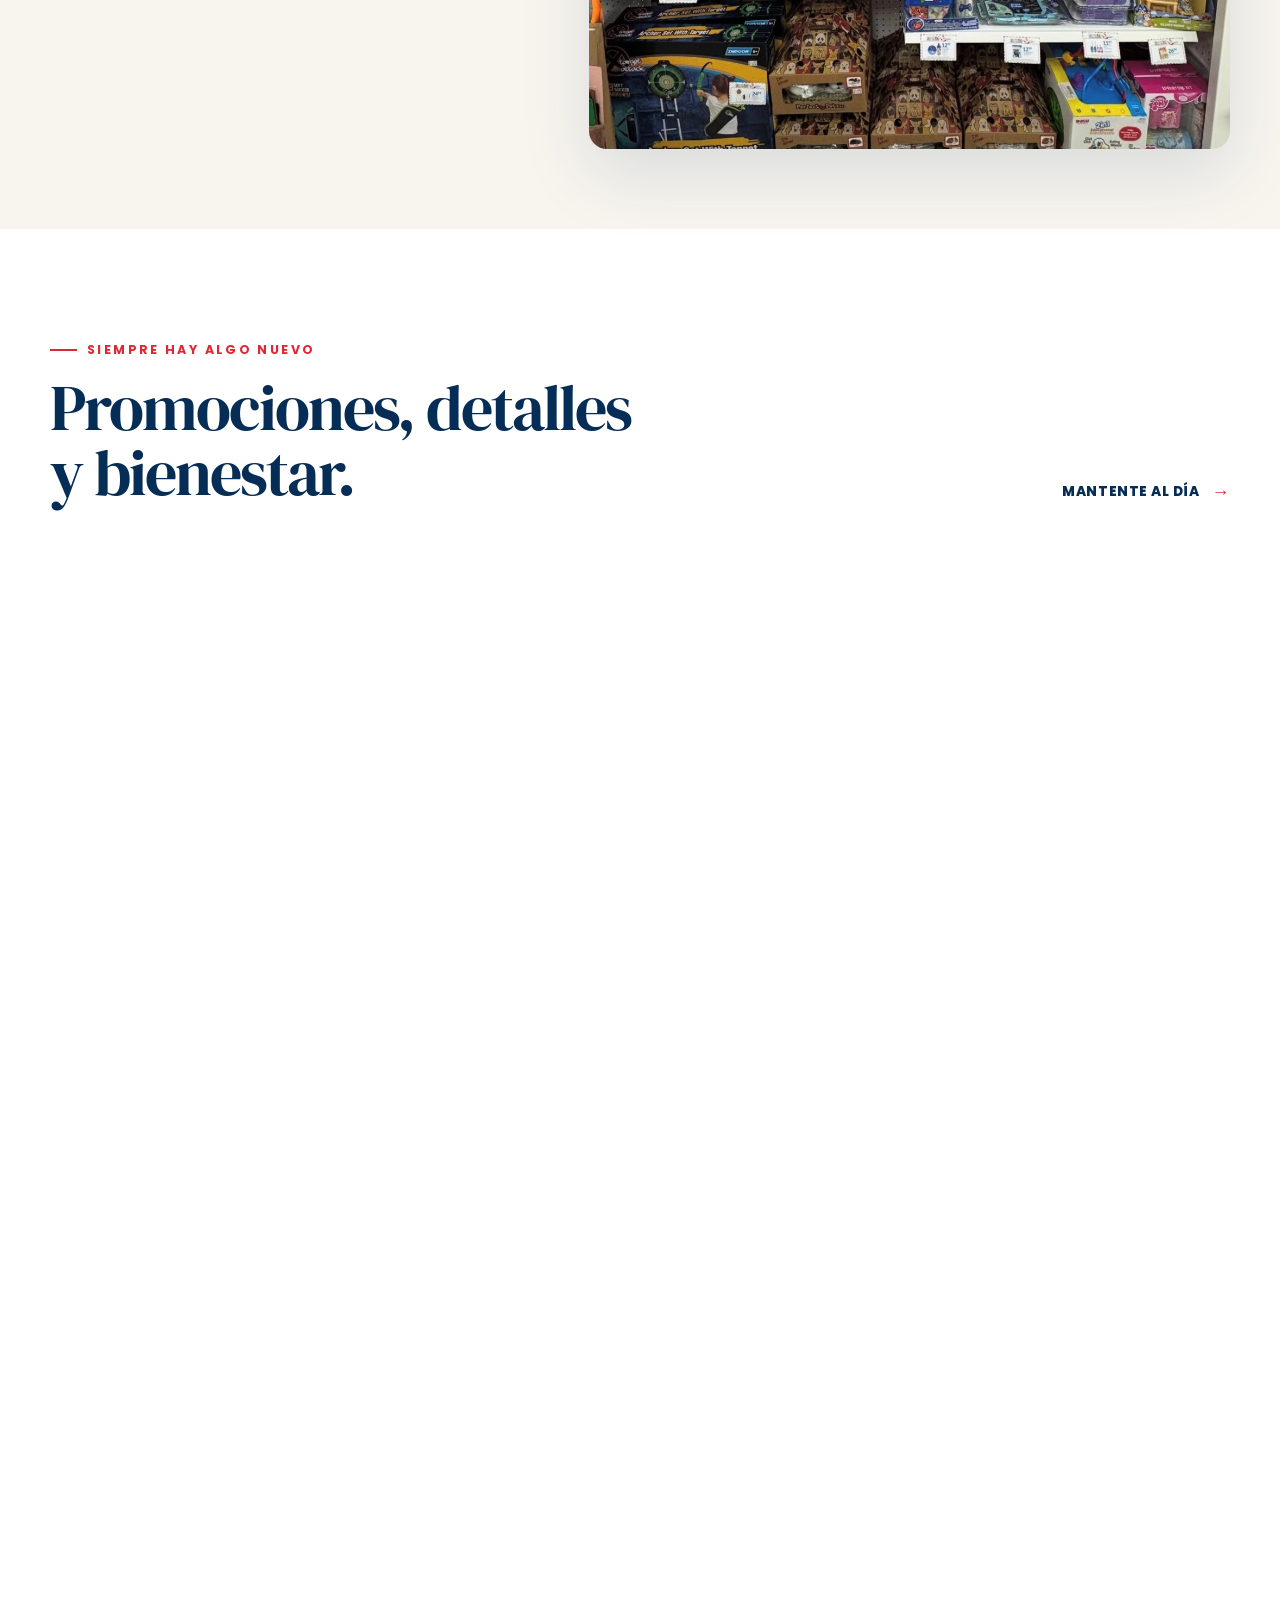
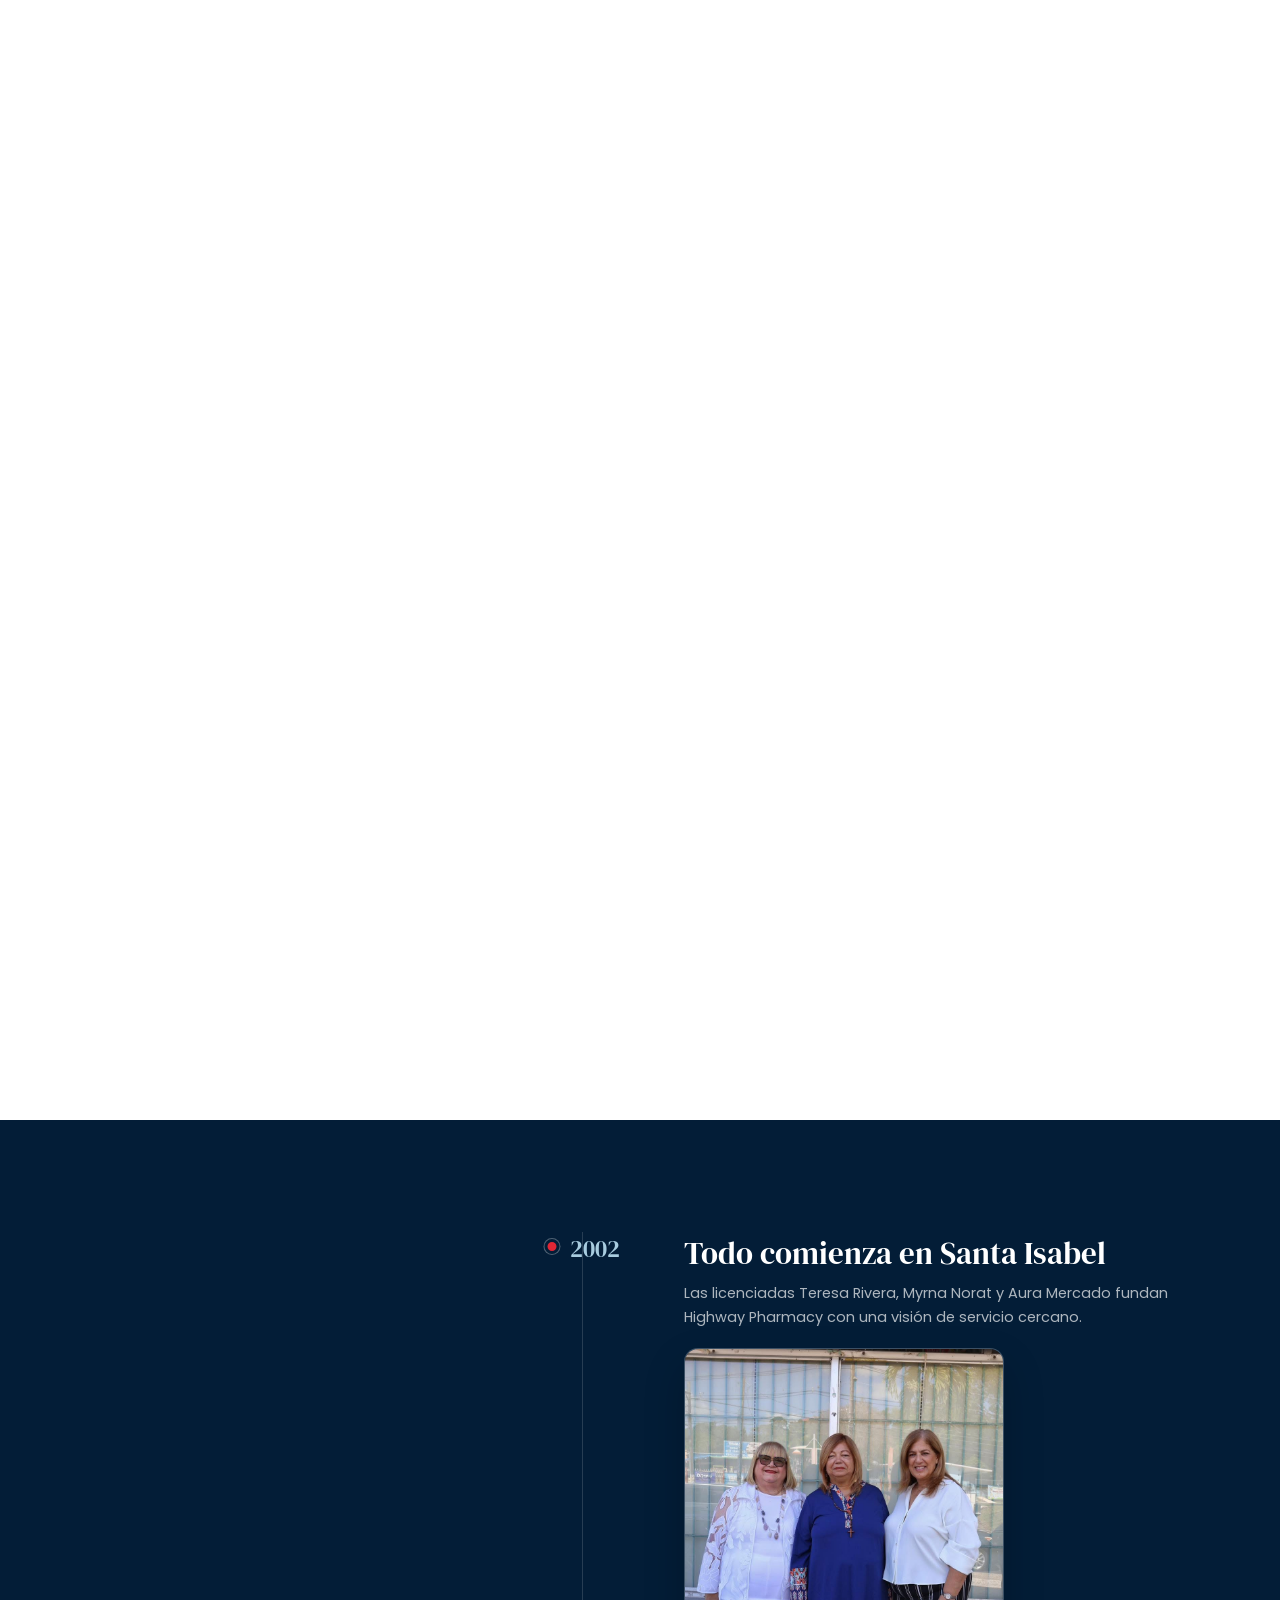
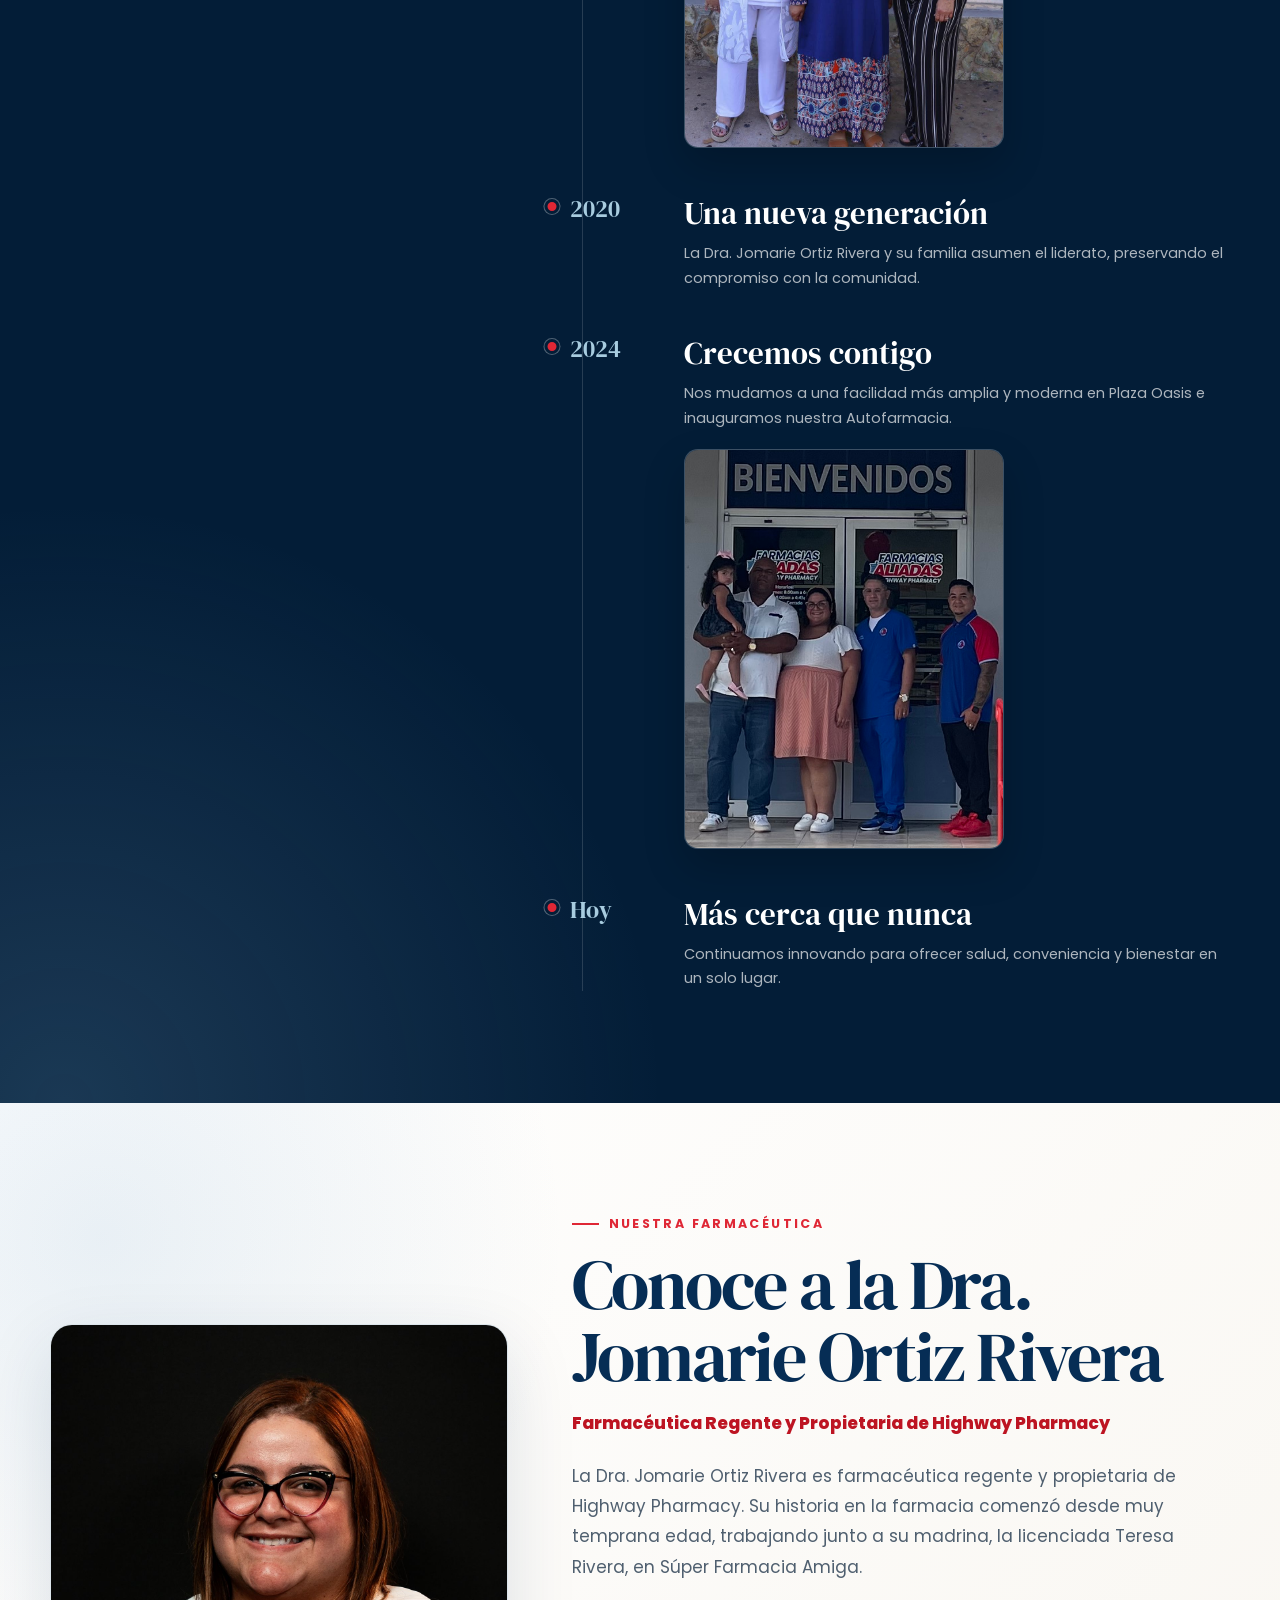
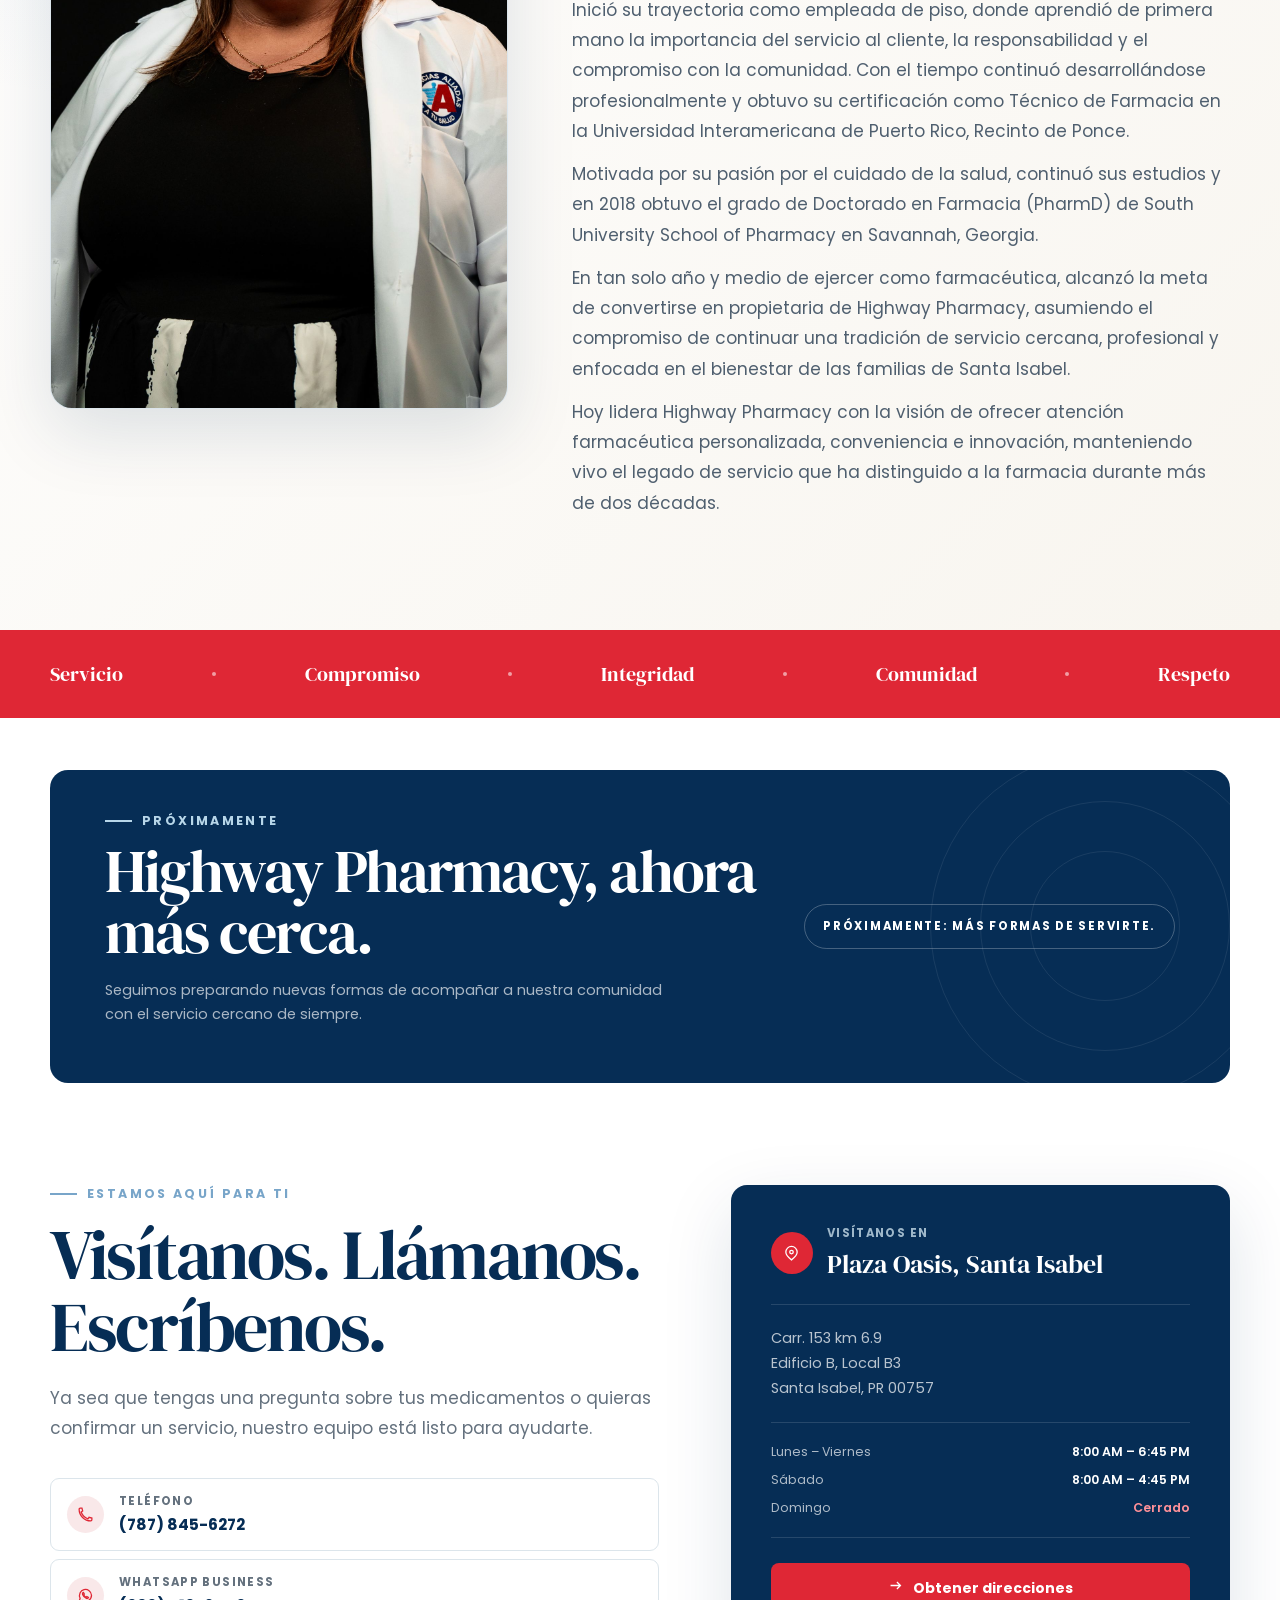
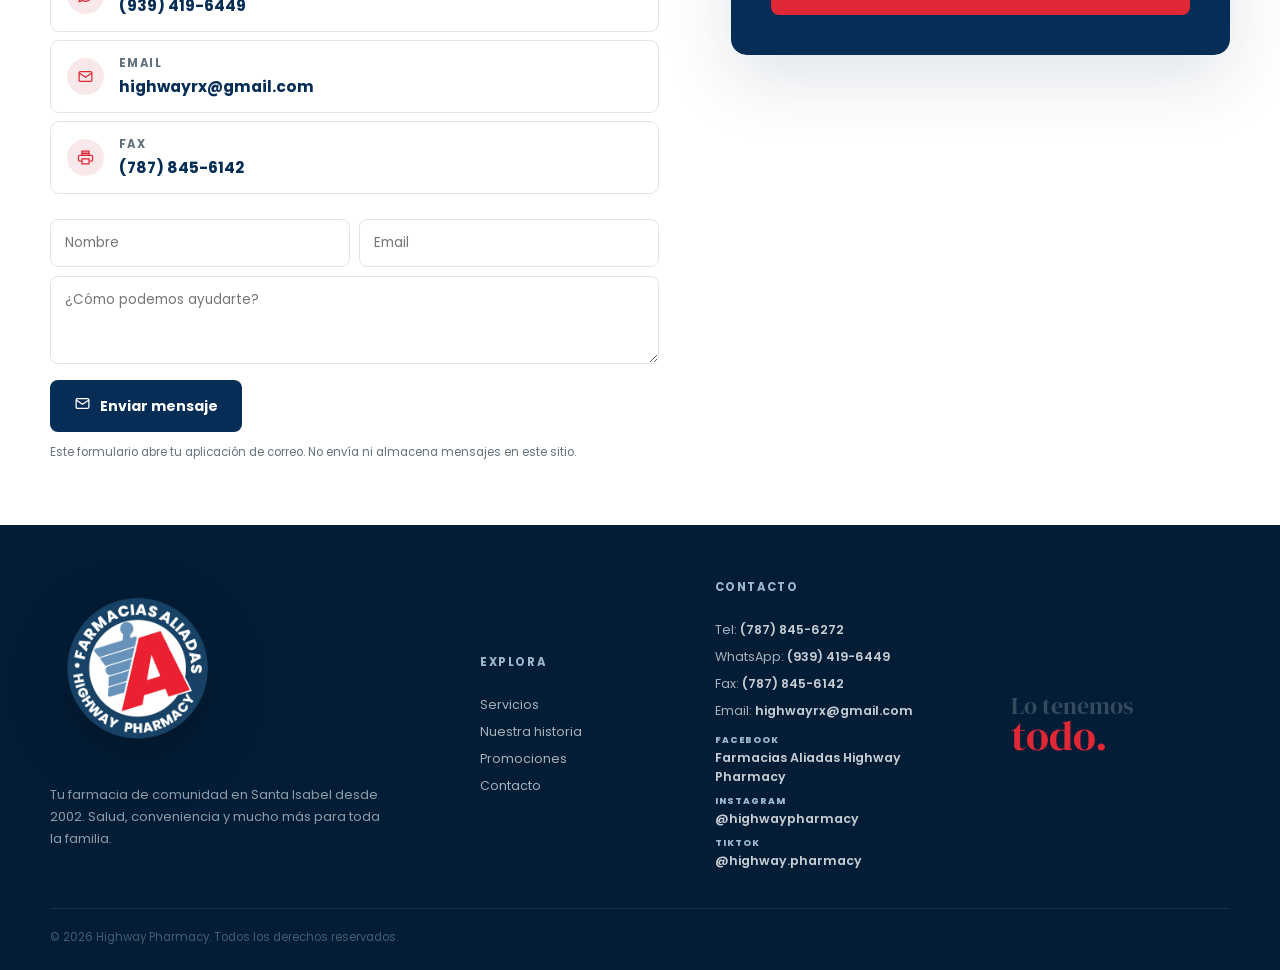
==== commit 11312234: "Polish shopper promotion desktop layout" ====
--- a/index.html
+++ b/index.html
@@ -28,7 +28,7 @@
       href="https://fonts.googleapis.com/css2?family=DM+Serif+Display&family=Poppins:wght@400;500;600;700;800&display=swap"
       rel="stylesheet"
     />
-    <link rel="stylesheet" href="/styles.css?v=20260621-1" />
+    <link rel="stylesheet" href="/styles.css?v=20260714-2" />
     <title>Highway Pharmacy | Farmacia en Santa Isabel</title>
     <script type="application/ld+json">
       {
@@ -341,10 +341,10 @@
             <a class="text-link" href="#contact"><span data-copy="stayUpdated"></span><span>→</span></a>
           </div>
           <div class="promo-grid">
-            <a class="promo-card promo-shopper reveal" href="/assets/shopper-regreso-a-clases-2026.pdf" target="_blank" rel="noreferrer">
+            <a class="promo-card promo-shopper reveal" href="/assets/shopper-regreso-a-clases-2026.pdf?v=20260714" target="_blank" rel="noreferrer">
               <figure class="shopper-cover real-photo" data-fallback-copy="imageUnavailable">
                 <img
-                  src="/assets/shopper-regreso-a-clases-2026-cover.jpg"
+                  src="/assets/shopper-regreso-a-clases-2026-cover.jpg?v=20260714"
                   data-alt-copy="shopperImageAlt"
                   alt=""
                   loading="lazy"
@@ -569,6 +569,6 @@
       <a href="https://www.google.com/maps/search/?api=1&query=Highway+Pharmacy+Santa+Isabel+PR" target="_blank" rel="noreferrer"><span data-icon="pin"></span><small data-copy="map"></small></a>
     </nav>
 
-    <script src="/app.js?v=20260621-1"></script>
+    <script src="/app.js?v=20260714-2"></script>
   </body>
 </html>
--- a/styles.css
+++ b/styles.css
@@ -1201,14 +1201,15 @@
 
 .promo-shopper {
   grid-column: 1 / -1;
-  min-height: 355px;
-  display: grid;
-  grid-template-columns: minmax(210px, 0.42fr) minmax(0, 1fr);
+  min-height: auto;
+  display: grid;
+  grid-template-columns: 1fr;
   gap: 34px;
-  align-items: center;
-  padding: 24px;
+  align-items: start;
+  padding: clamp(28px, 4.5vw, 54px);
   color: white;
   border: 0;
+  border-radius: 24px;
   background:
     radial-gradient(circle at 92% 18%, rgba(223, 39, 53, 0.22), transparent 30%),
     linear-gradient(135deg, var(--navy-deep), var(--navy));
@@ -1222,11 +1223,12 @@
 }
 
 .shopper-cover {
-  width: min(100%, 300px);
+  width: min(100%, 680px);
   aspect-ratio: 0.91;
   margin: 0;
+  justify-self: center;
   border: 1px solid rgba(255, 255, 255, 0.16);
-  border-radius: 14px;
+  border-radius: 18px;
   background: white;
   box-shadow: 0 20px 46px rgba(0, 0, 0, 0.26);
 }
@@ -1237,26 +1239,27 @@
 }
 
 .shopper-copy {
-  max-width: 690px;
+  max-width: 820px;
 }
 
 .shopper-copy h3 {
-  max-width: 680px;
-  color: white;
-  font-size: clamp(42px, 5vw, 66px);
+  max-width: 780px;
+  color: white;
+  font-size: clamp(50px, 6.3vw, 86px);
+  line-height: 0.98;
   letter-spacing: -0.03em;
 }
 
 .shopper-copy p {
-  max-width: 570px;
+  max-width: 780px;
   color: rgba(255, 255, 255, 0.72);
-  font-size: 15px;
-  line-height: 1.72;
+  font-size: 20px;
+  line-height: 1.65;
 }
 
 .shopper-button {
   width: fit-content;
-  margin-top: 18px;
+  margin-top: 24px;
   border: 0;
 }
 
@@ -2934,15 +2937,14 @@
   }
 
   .promo-shopper {
-    grid-template-columns: 1fr;
     gap: 22px;
-    min-height: auto;
     padding: 24px;
+    border-radius: 15px;
   }
 
   .shopper-cover {
     width: min(100%, 310px);
-    justify-self: center;
+    border-radius: 14px;
   }
 
   .shopper-copy h3 {
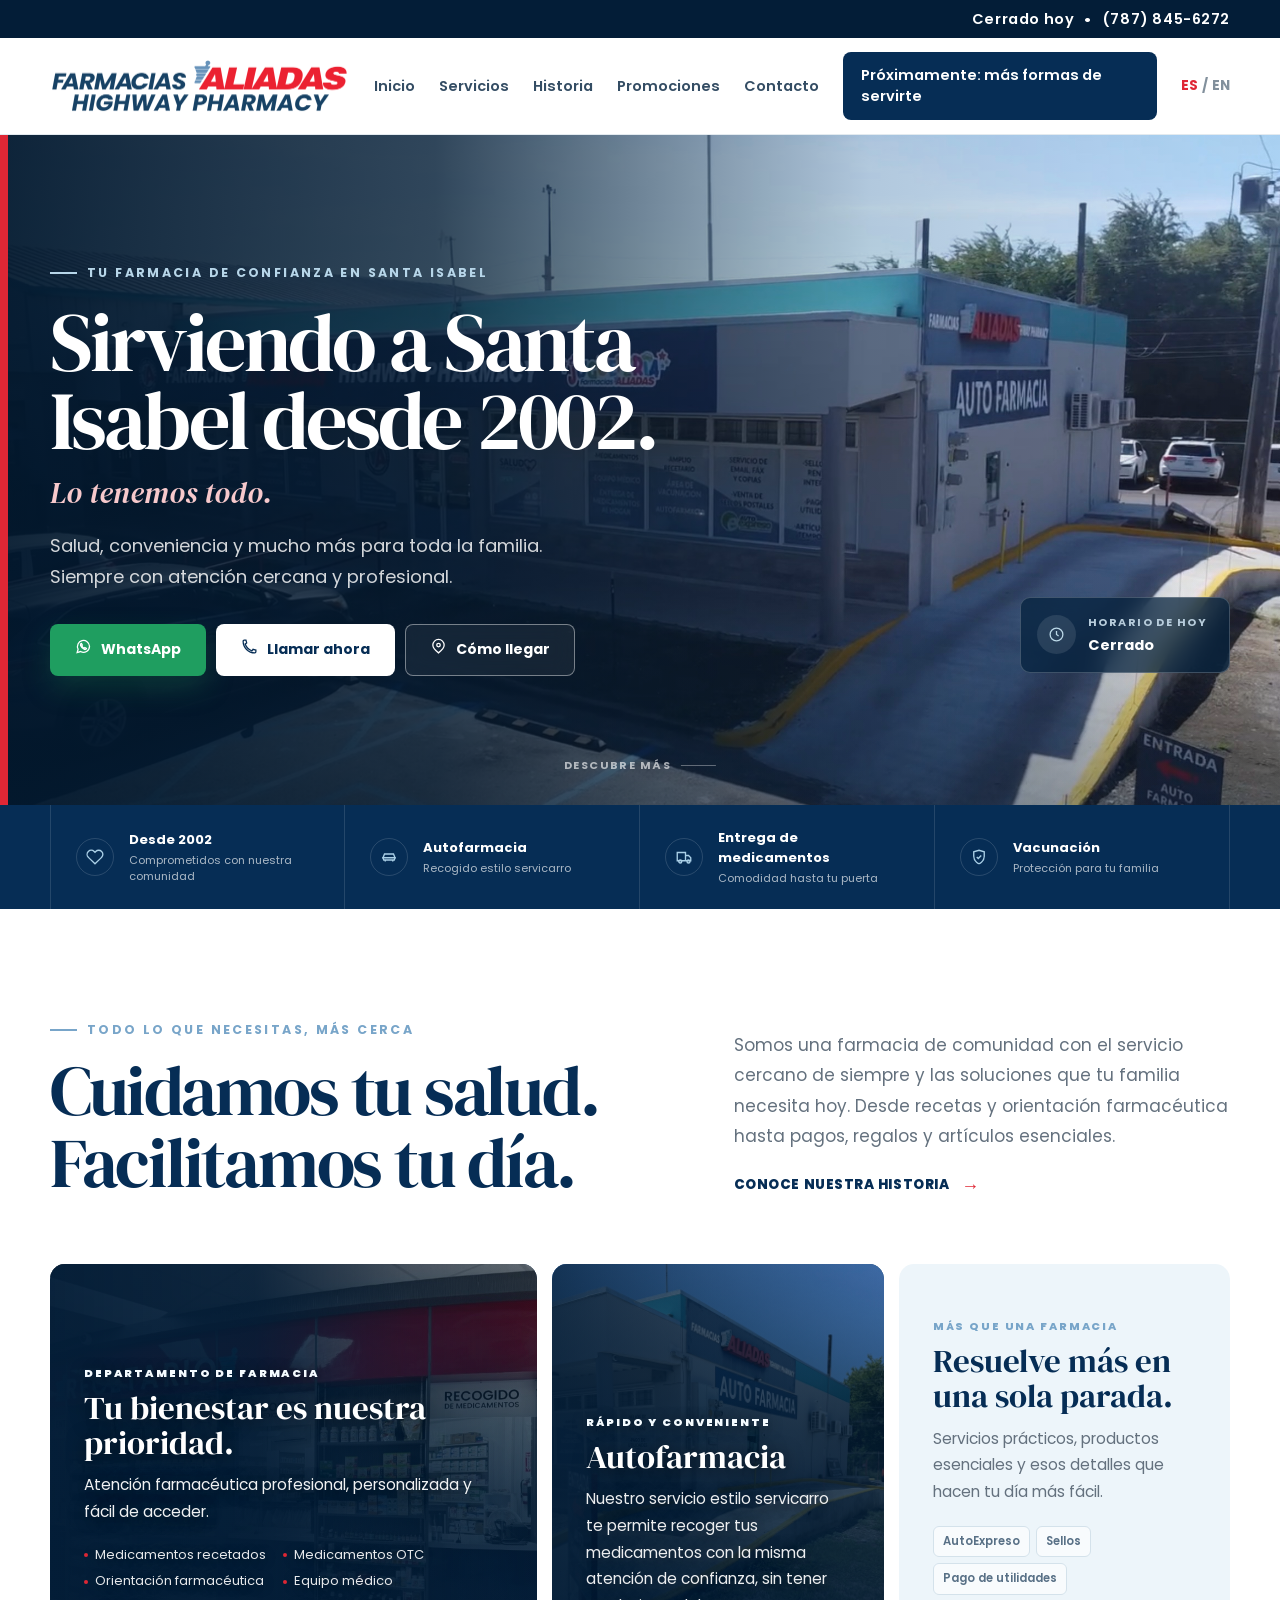
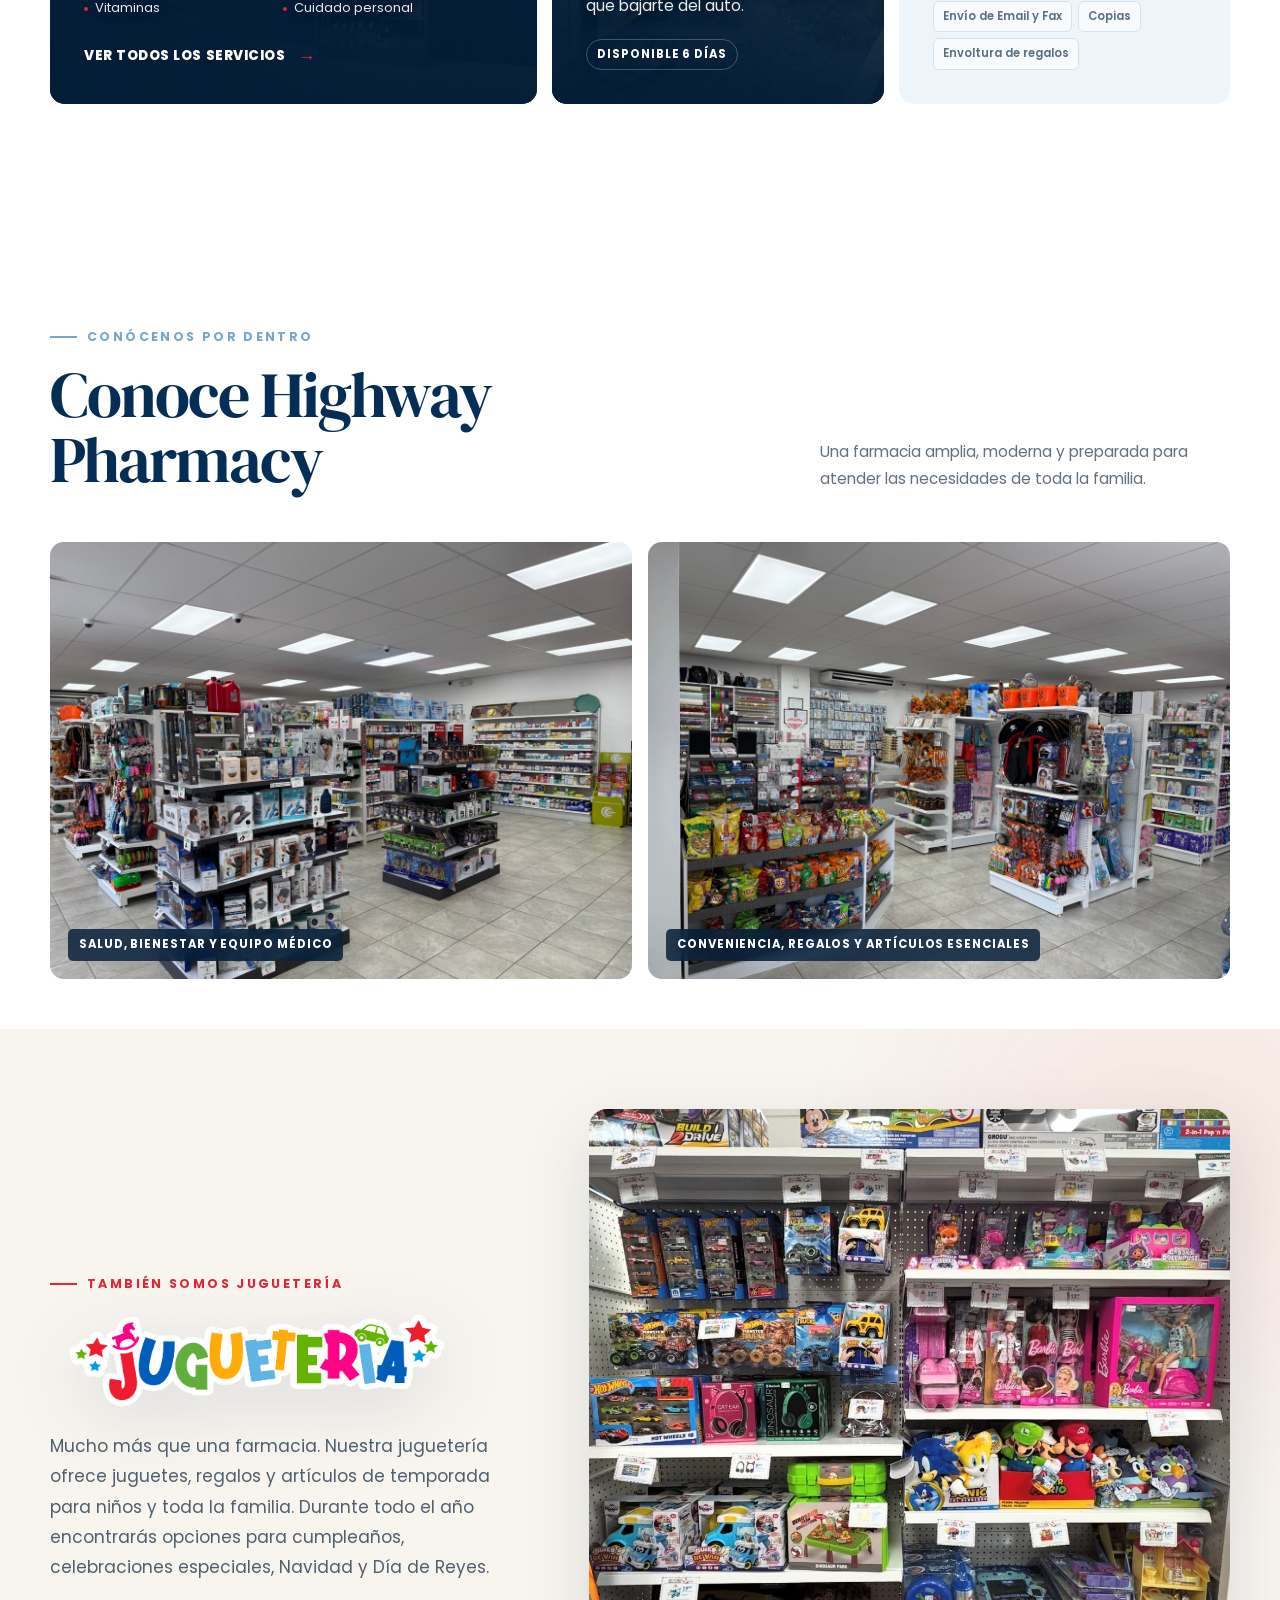
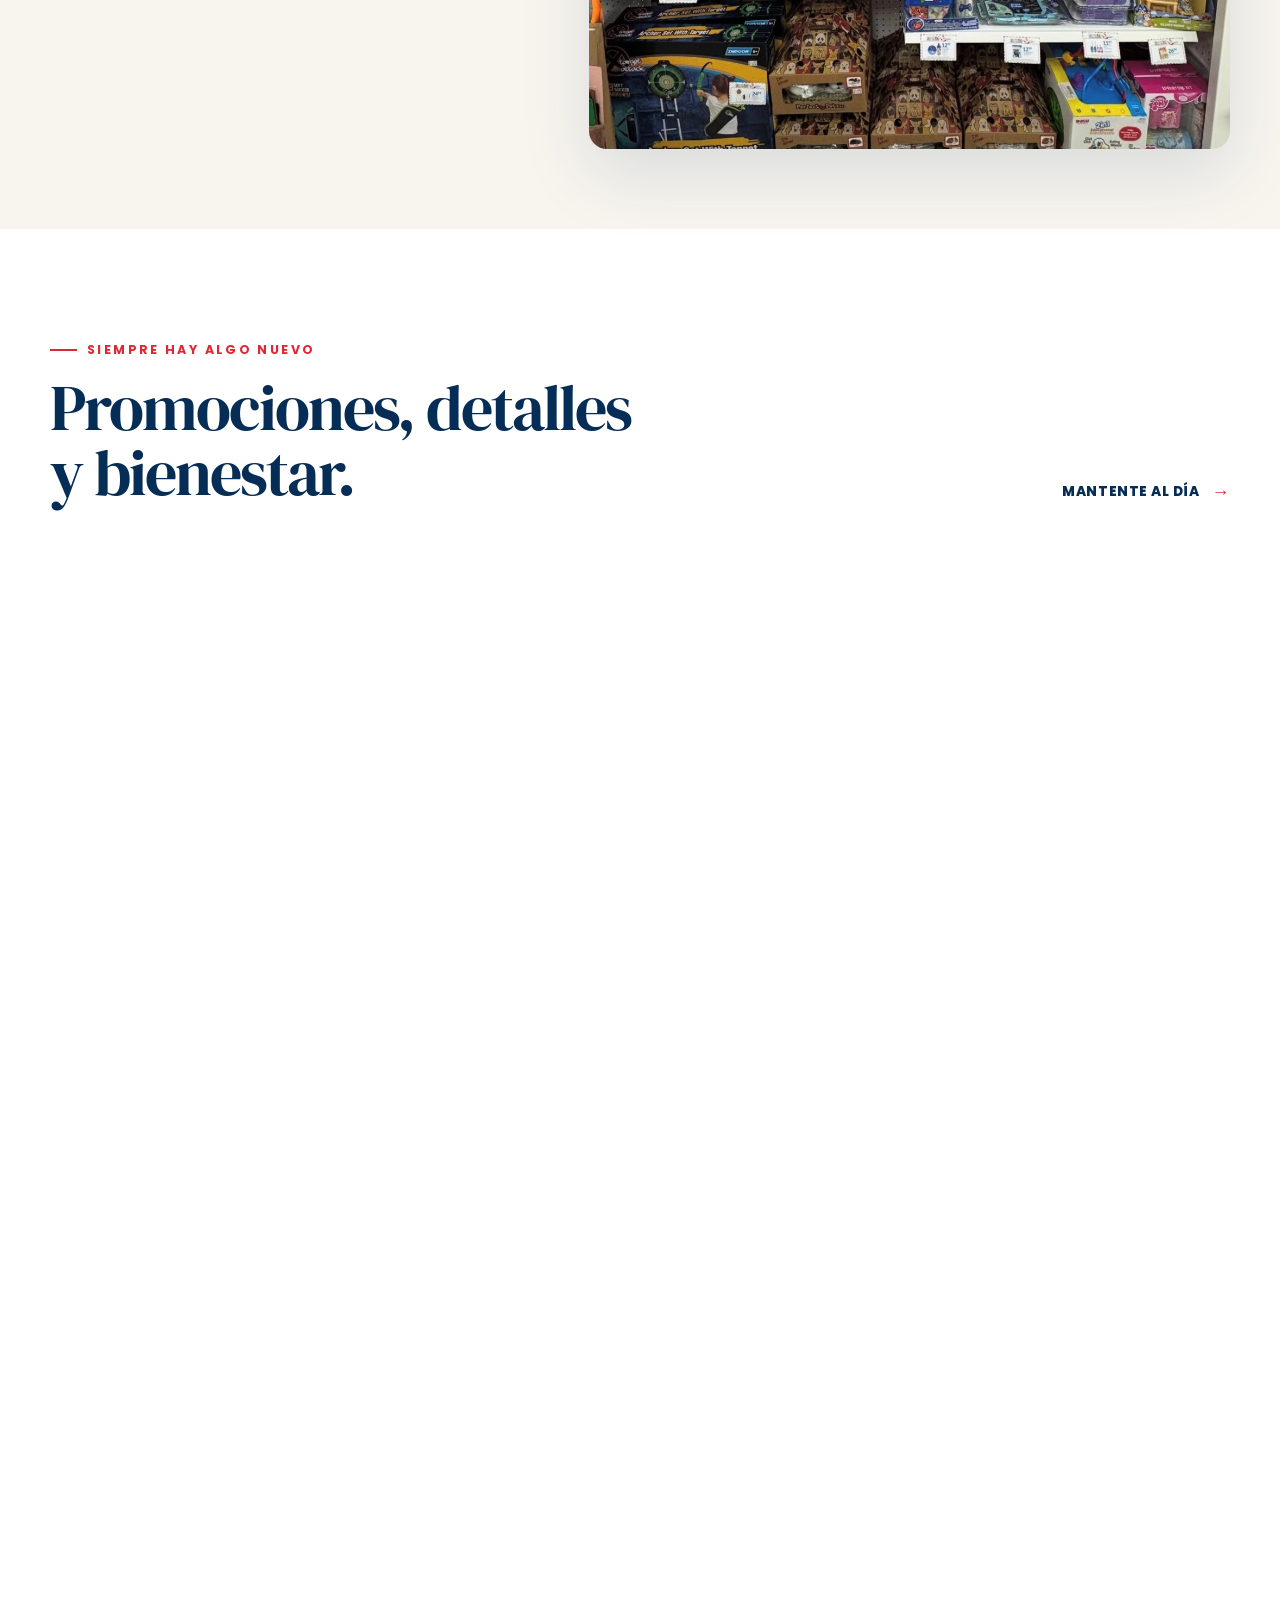
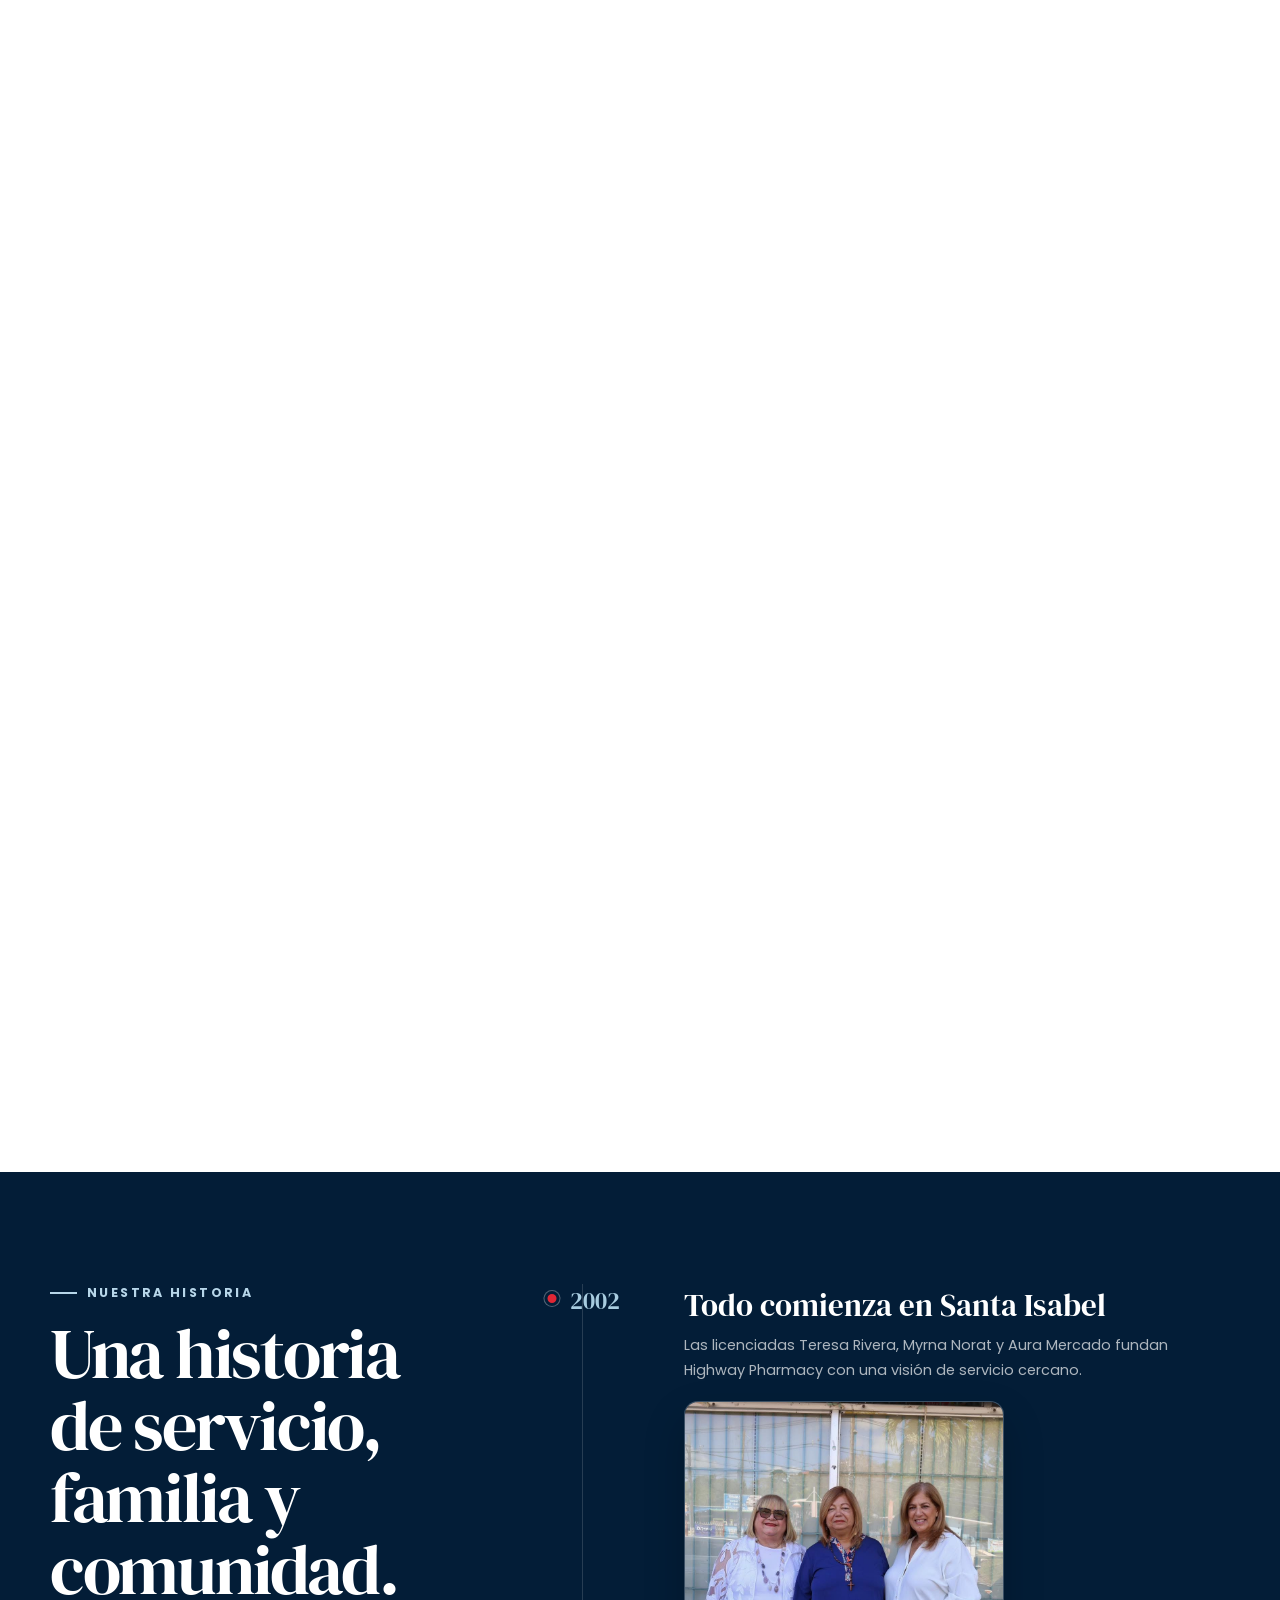
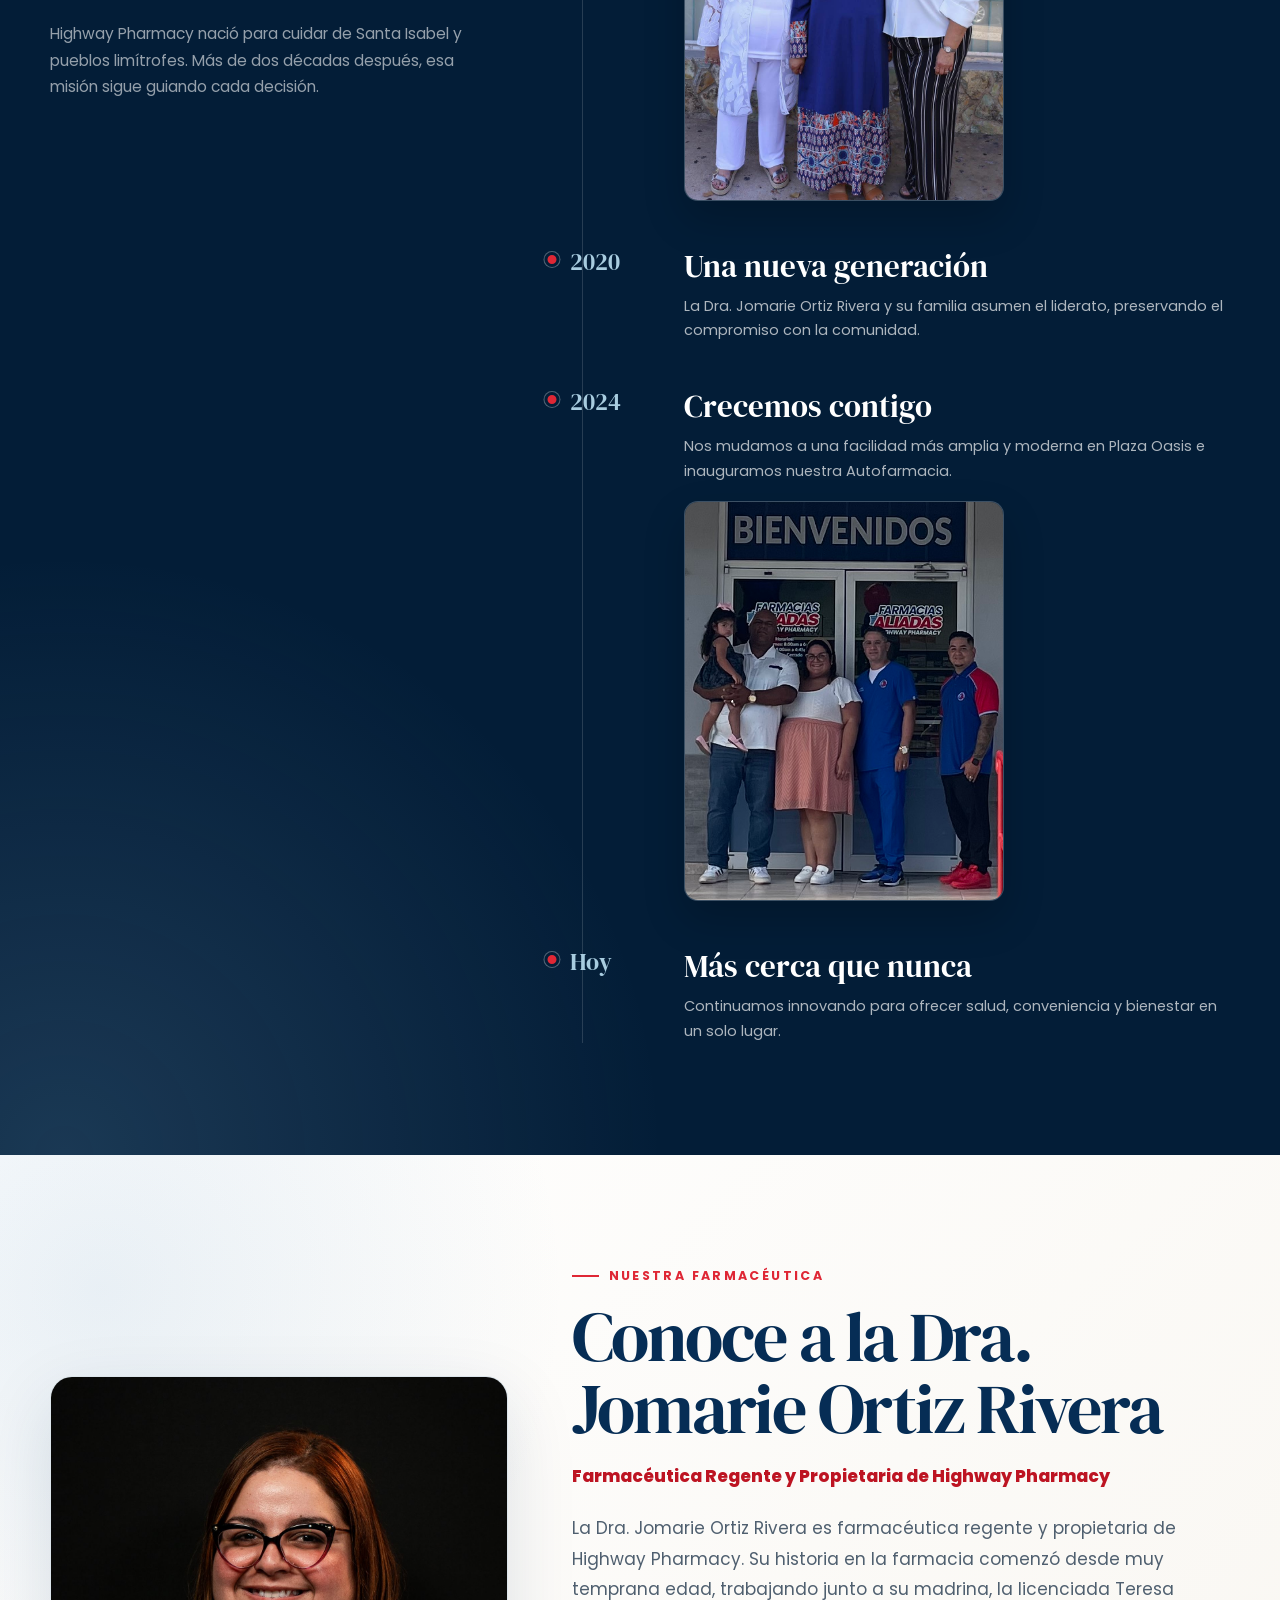
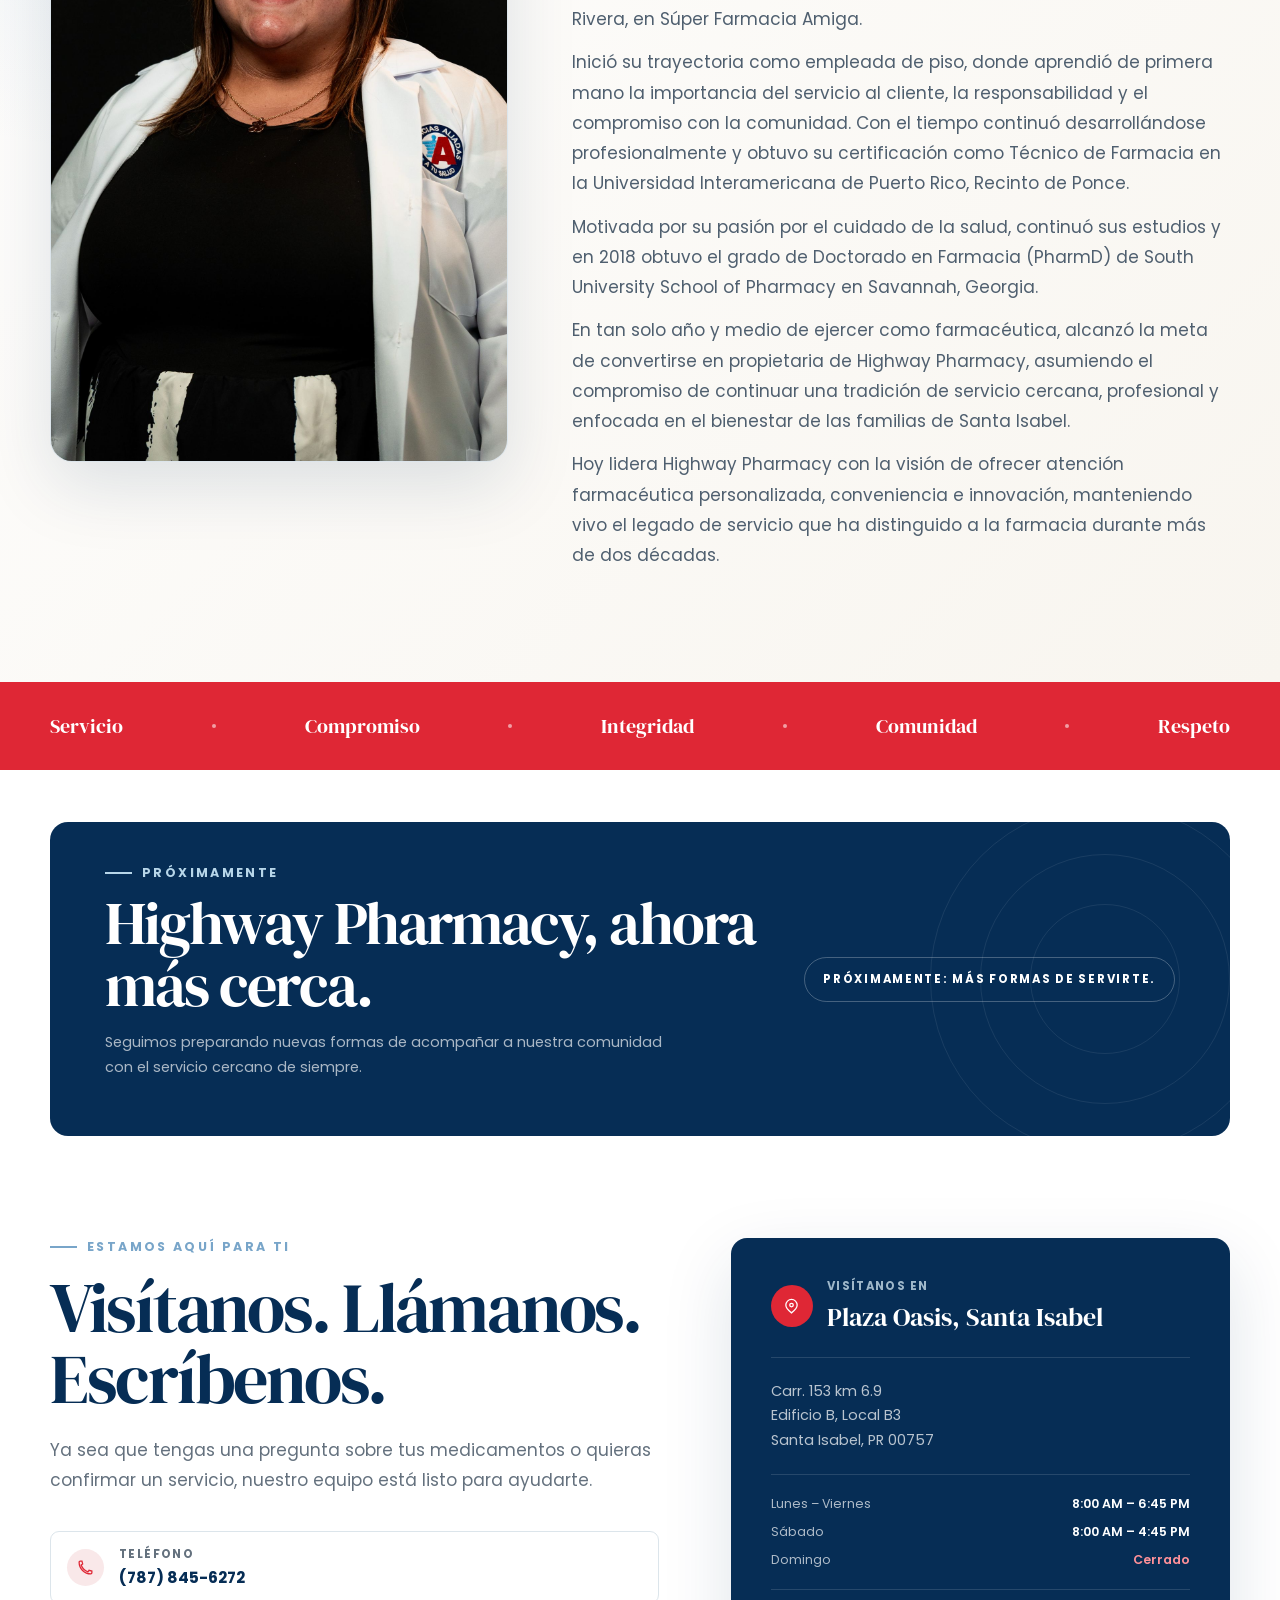
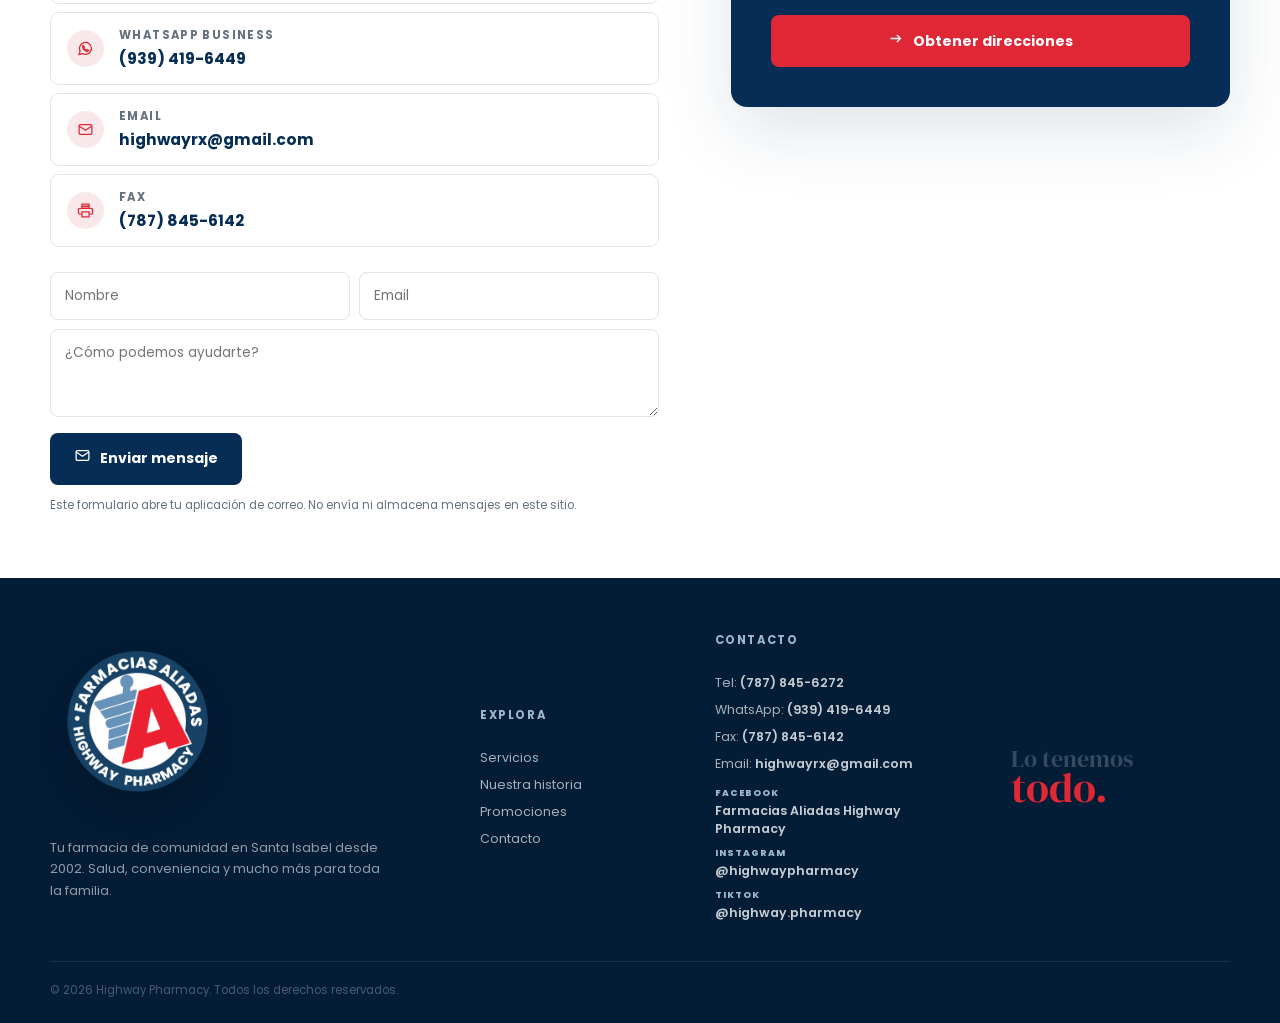
==== commit 1d7f24e4: "Add shopper card cache-safe desktop override" ====
--- a/index.html
+++ b/index.html
@@ -29,6 +29,7 @@
       rel="stylesheet"
     />
     <link rel="stylesheet" href="/styles.css?v=20260714-2" />
+    <link rel="stylesheet" href="/shopper-overrides-20260714.css" />
     <title>Highway Pharmacy | Farmacia en Santa Isabel</title>
     <script type="application/ld+json">
       {
--- a/shopper-overrides-20260714.css
+++ b/shopper-overrides-20260714.css
@@ -0,0 +1,84 @@
+.promo-shopper {
+  grid-column: 1 / -1;
+  min-height: auto;
+  display: grid;
+  grid-template-columns: 1fr;
+  gap: 34px;
+  align-items: start;
+  padding: clamp(28px, 4.5vw, 54px);
+  color: white;
+  border: 0;
+  border-radius: 24px;
+  background:
+    radial-gradient(circle at 92% 18%, rgba(223, 39, 53, 0.22), transparent 30%),
+    linear-gradient(135deg, var(--navy-deep), var(--navy));
+  box-shadow: var(--shadow);
+}
+
+.shopper-cover {
+  width: min(100%, 680px);
+  aspect-ratio: 0.91;
+  margin: 0;
+  justify-self: center;
+  border: 1px solid rgba(255, 255, 255, 0.16);
+  border-radius: 18px;
+  background: white;
+  box-shadow: 0 20px 46px rgba(0, 0, 0, 0.26);
+}
+
+.shopper-cover img {
+  object-fit: cover;
+  object-position: center top;
+}
+
+.shopper-copy {
+  max-width: 820px;
+}
+
+.shopper-copy h3 {
+  max-width: 780px;
+  color: white;
+  font-size: clamp(50px, 6.3vw, 86px);
+  line-height: 0.98;
+  letter-spacing: -0.03em;
+}
+
+.shopper-copy p {
+  max-width: 780px;
+  color: rgba(255, 255, 255, 0.72);
+  font-size: 20px;
+  line-height: 1.65;
+}
+
+.shopper-button {
+  width: fit-content;
+  margin-top: 24px;
+  border: 0;
+}
+
+@media (max-width: 780px) {
+  .promo-shopper {
+    gap: 22px;
+    padding: 24px;
+    border-radius: 15px;
+  }
+
+  .shopper-cover {
+    width: min(100%, 310px);
+    border-radius: 14px;
+  }
+
+  .shopper-copy h3 {
+    font-size: var(--mobile-section-title);
+    line-height: 1;
+  }
+
+  .shopper-copy p {
+    font-size: var(--mobile-body);
+    line-height: var(--mobile-body-line);
+  }
+
+  .shopper-button {
+    margin-top: 14px;
+  }
+}
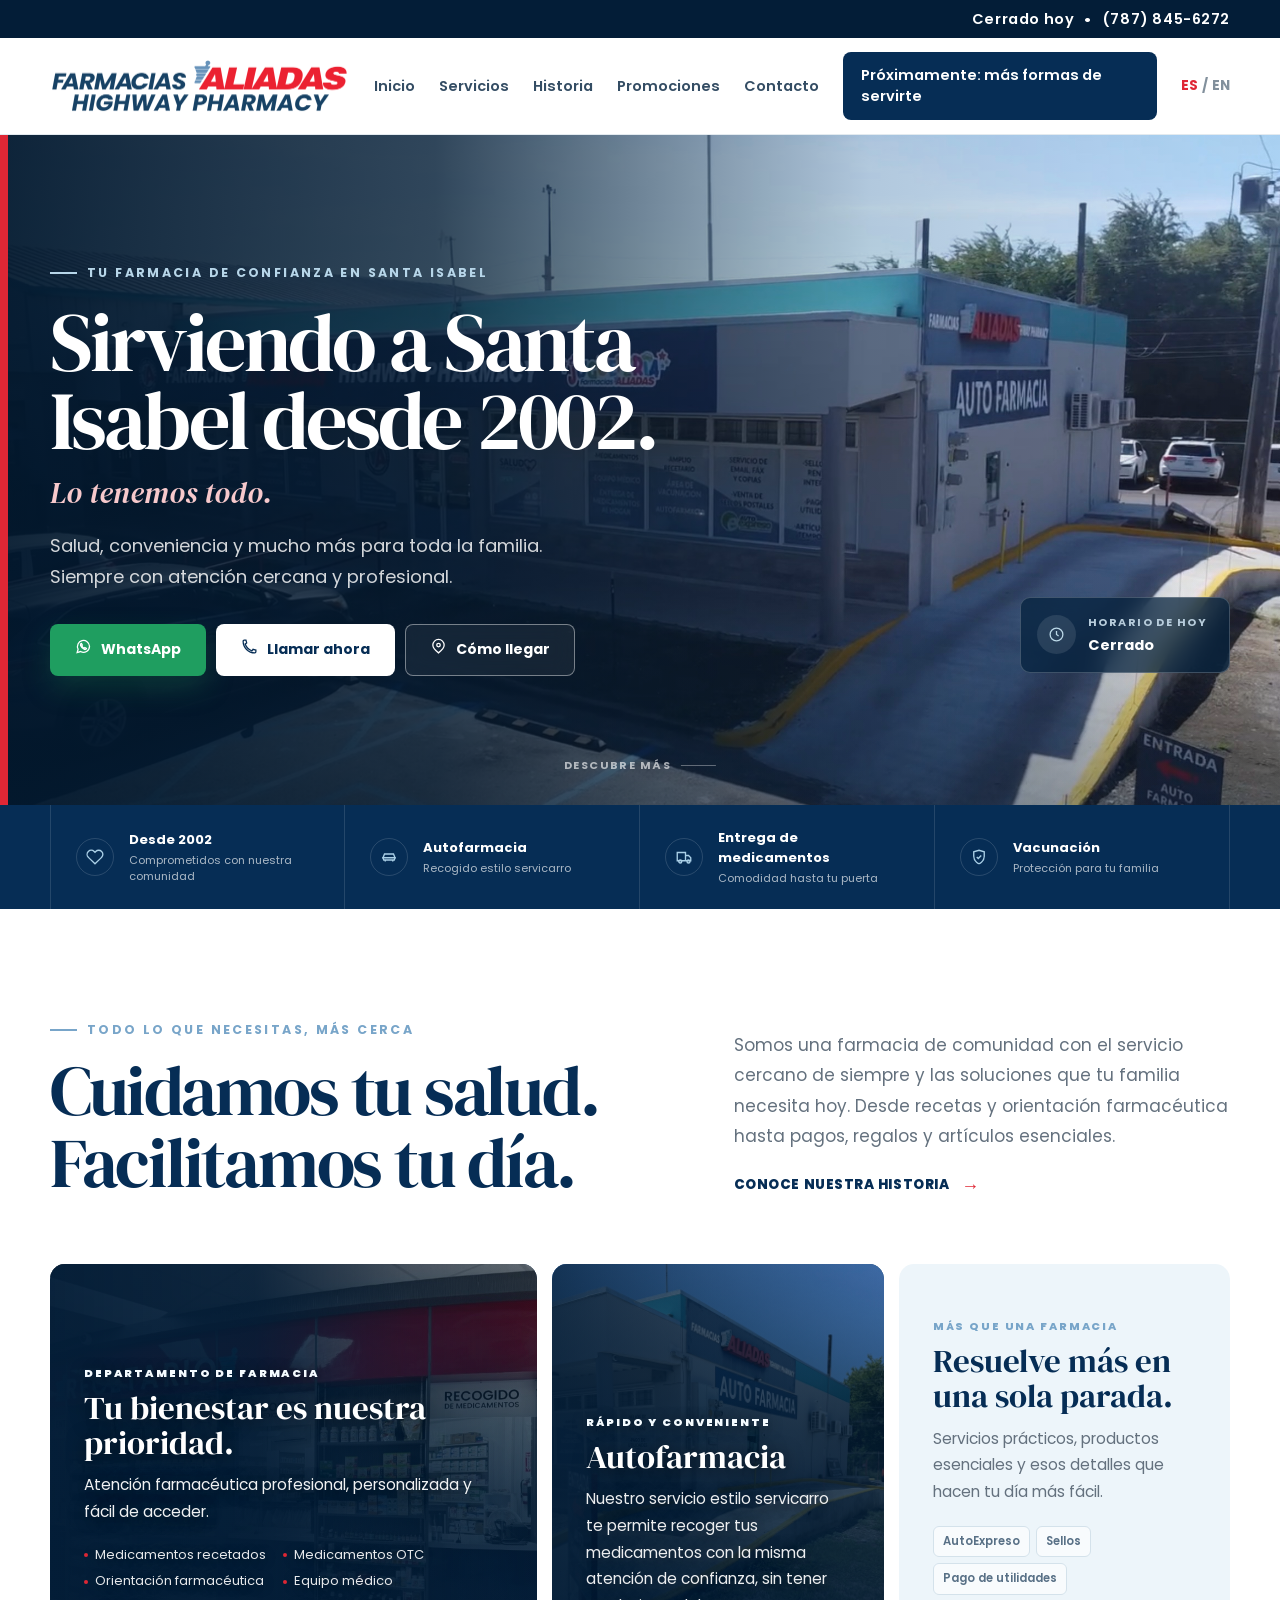
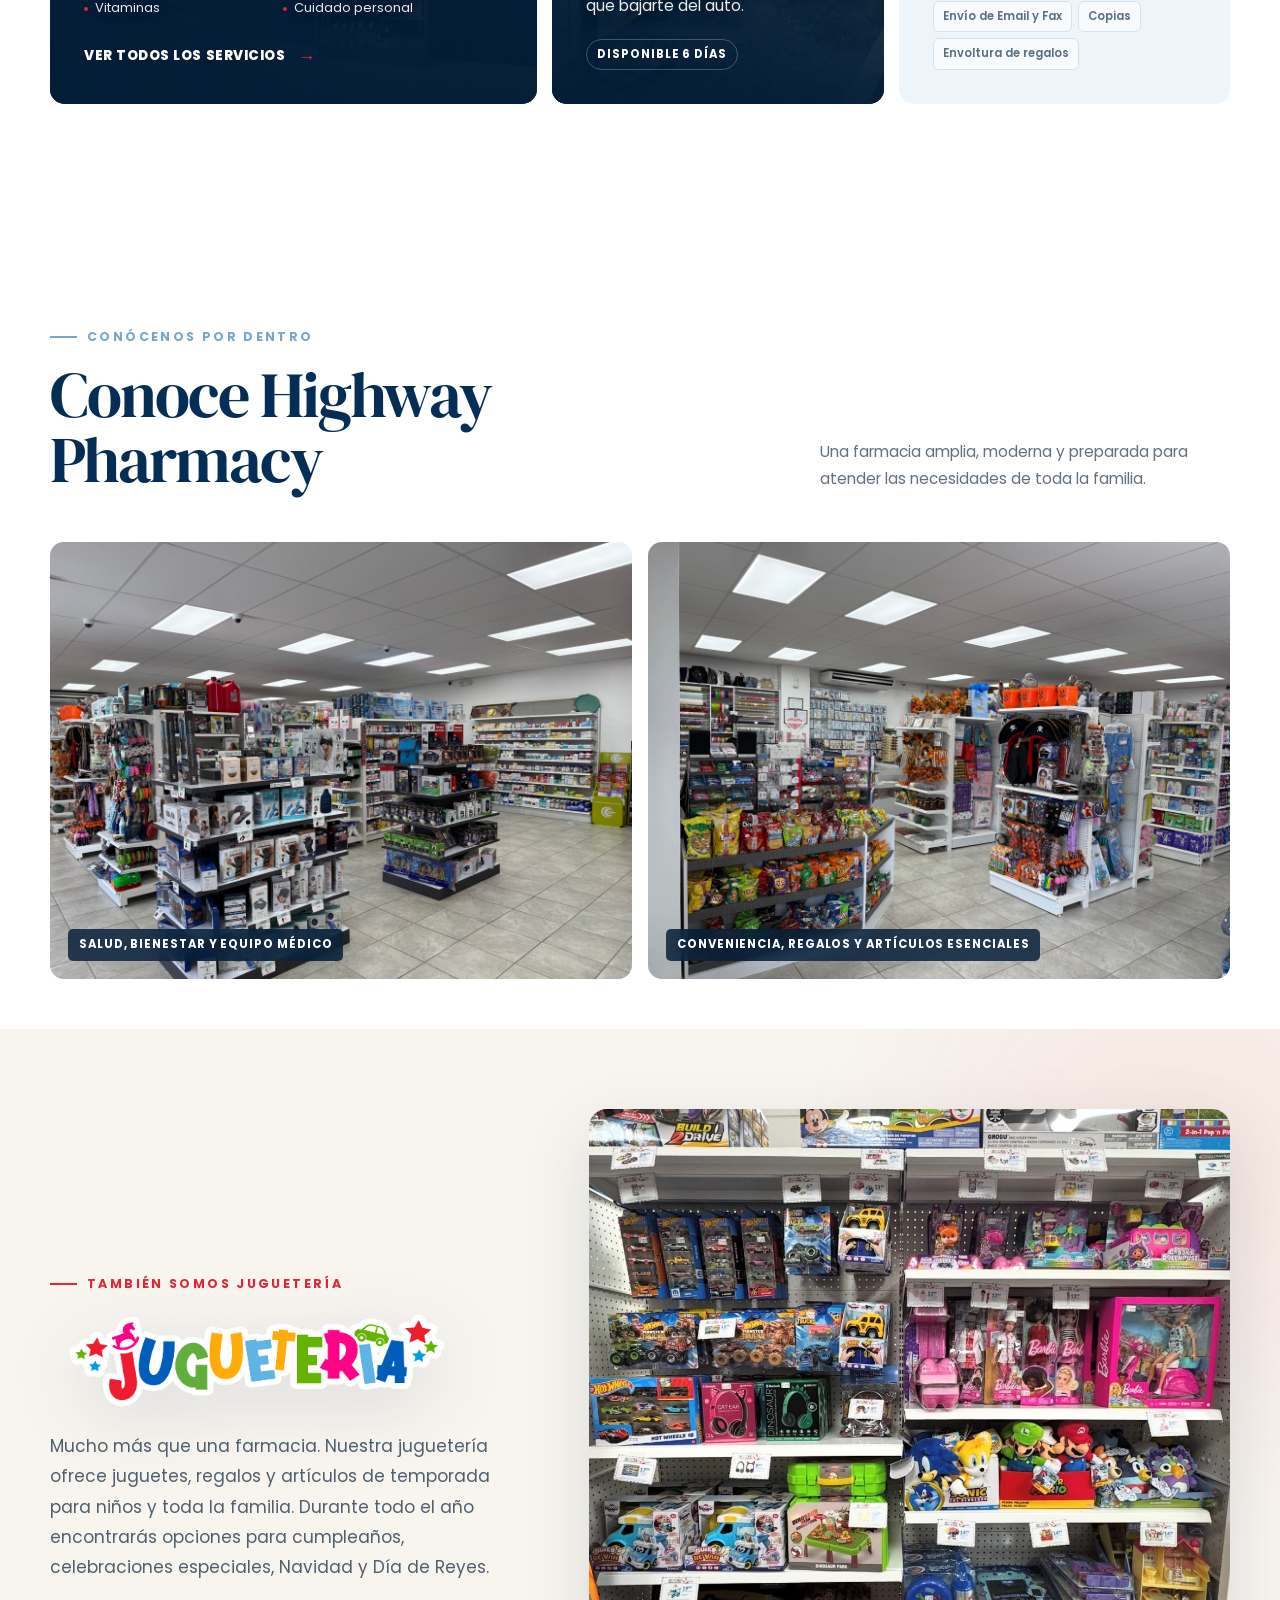
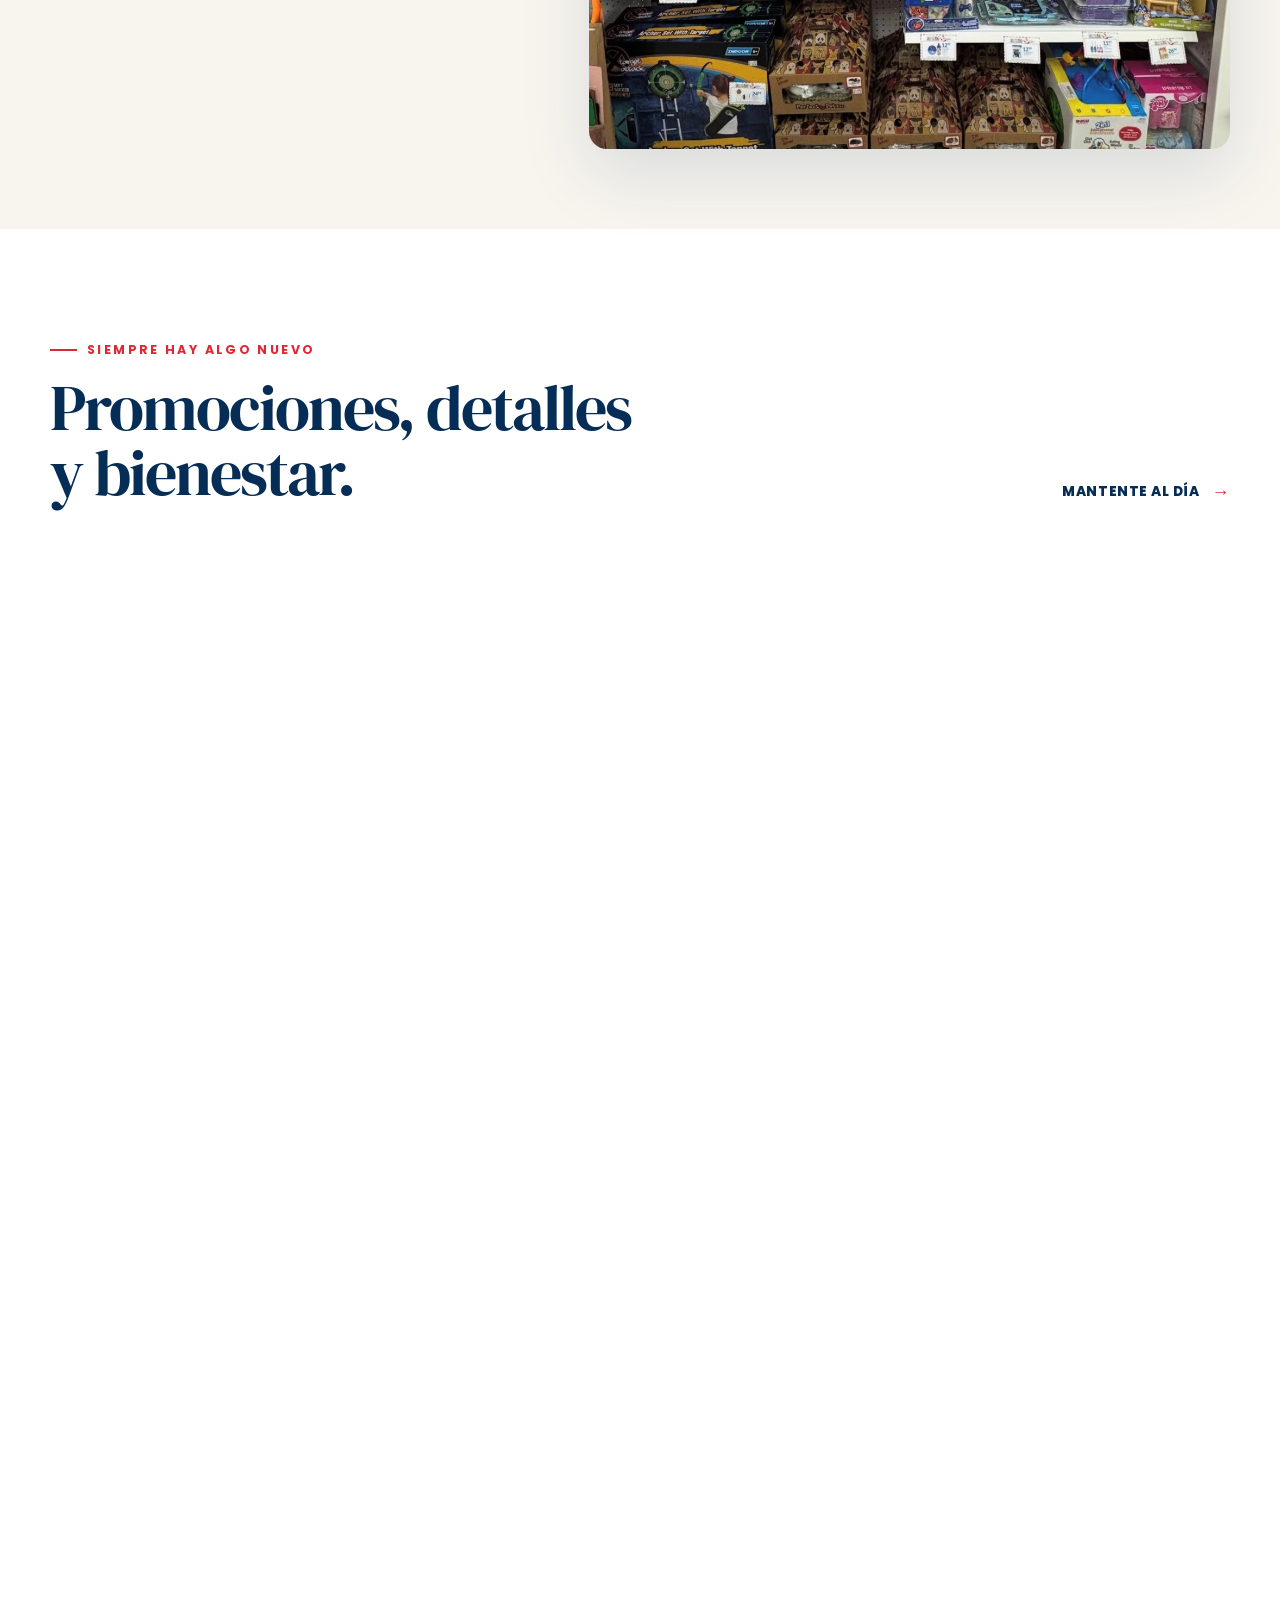
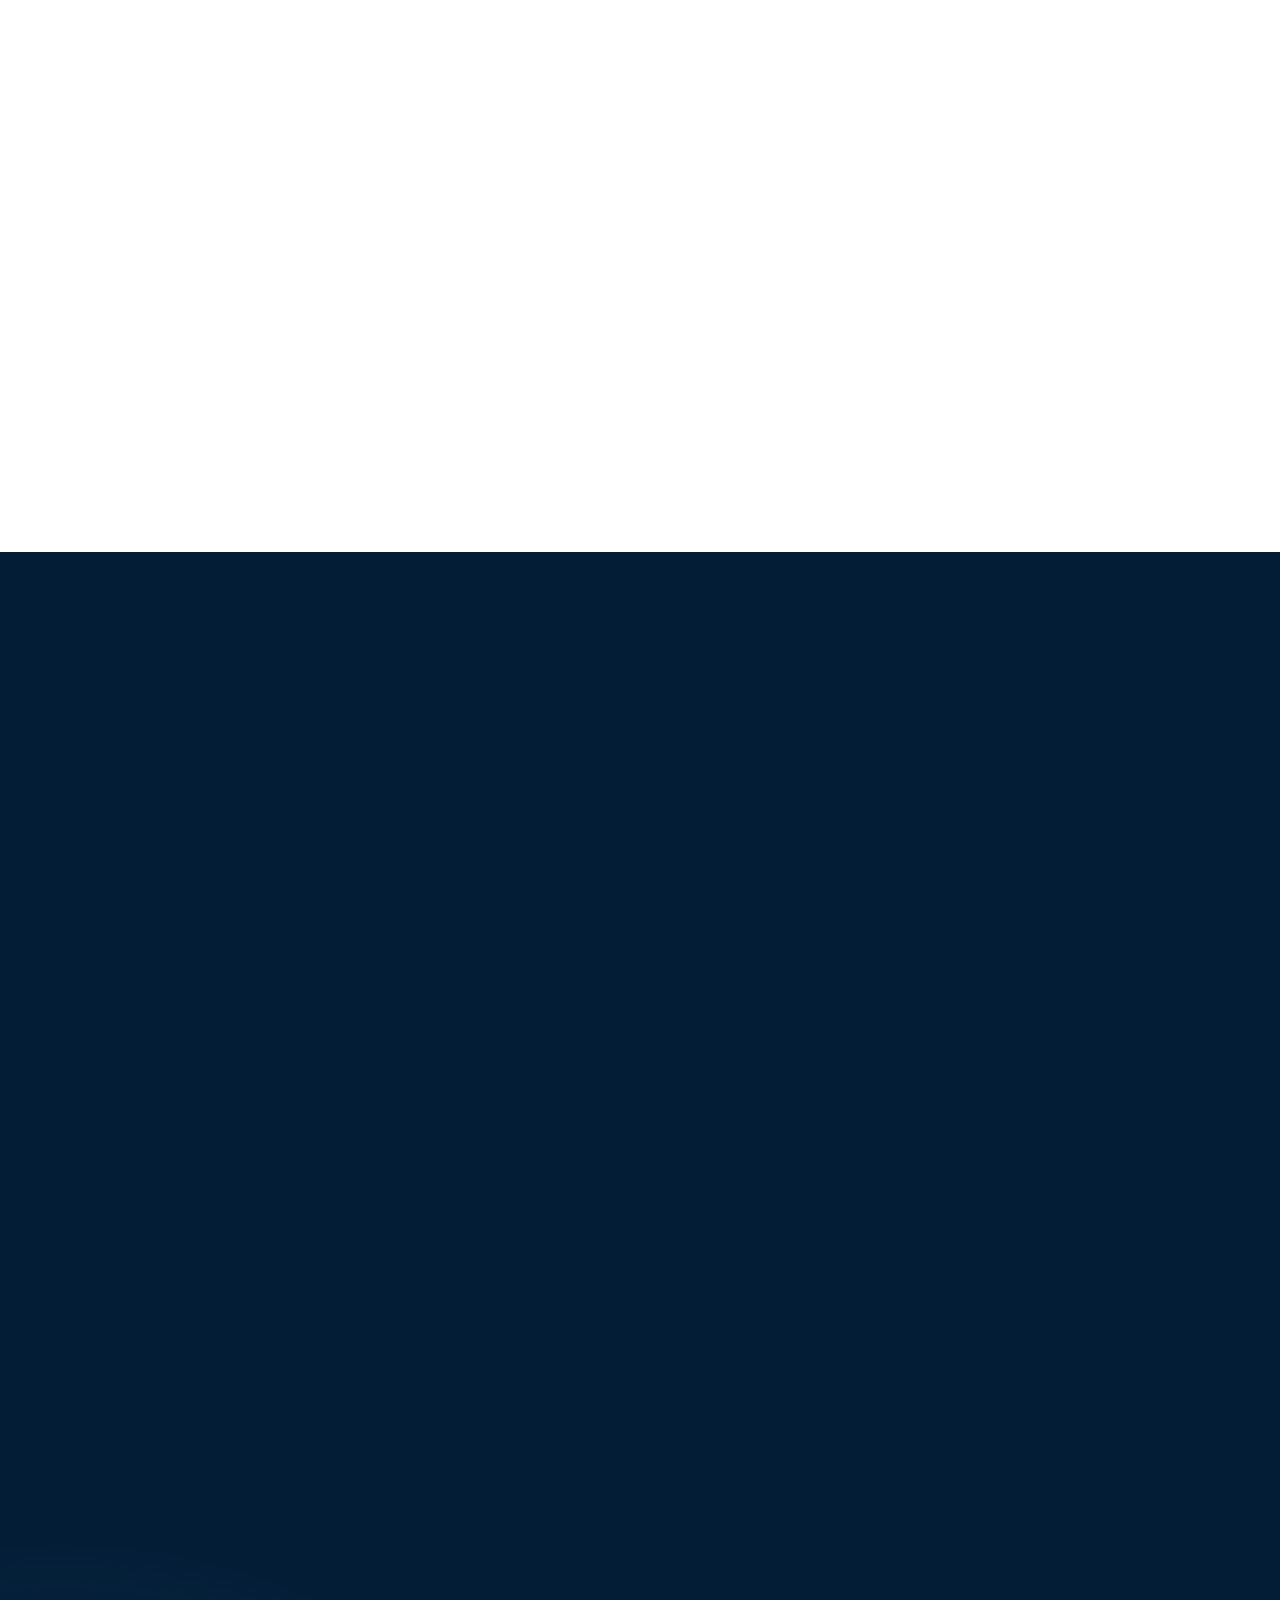
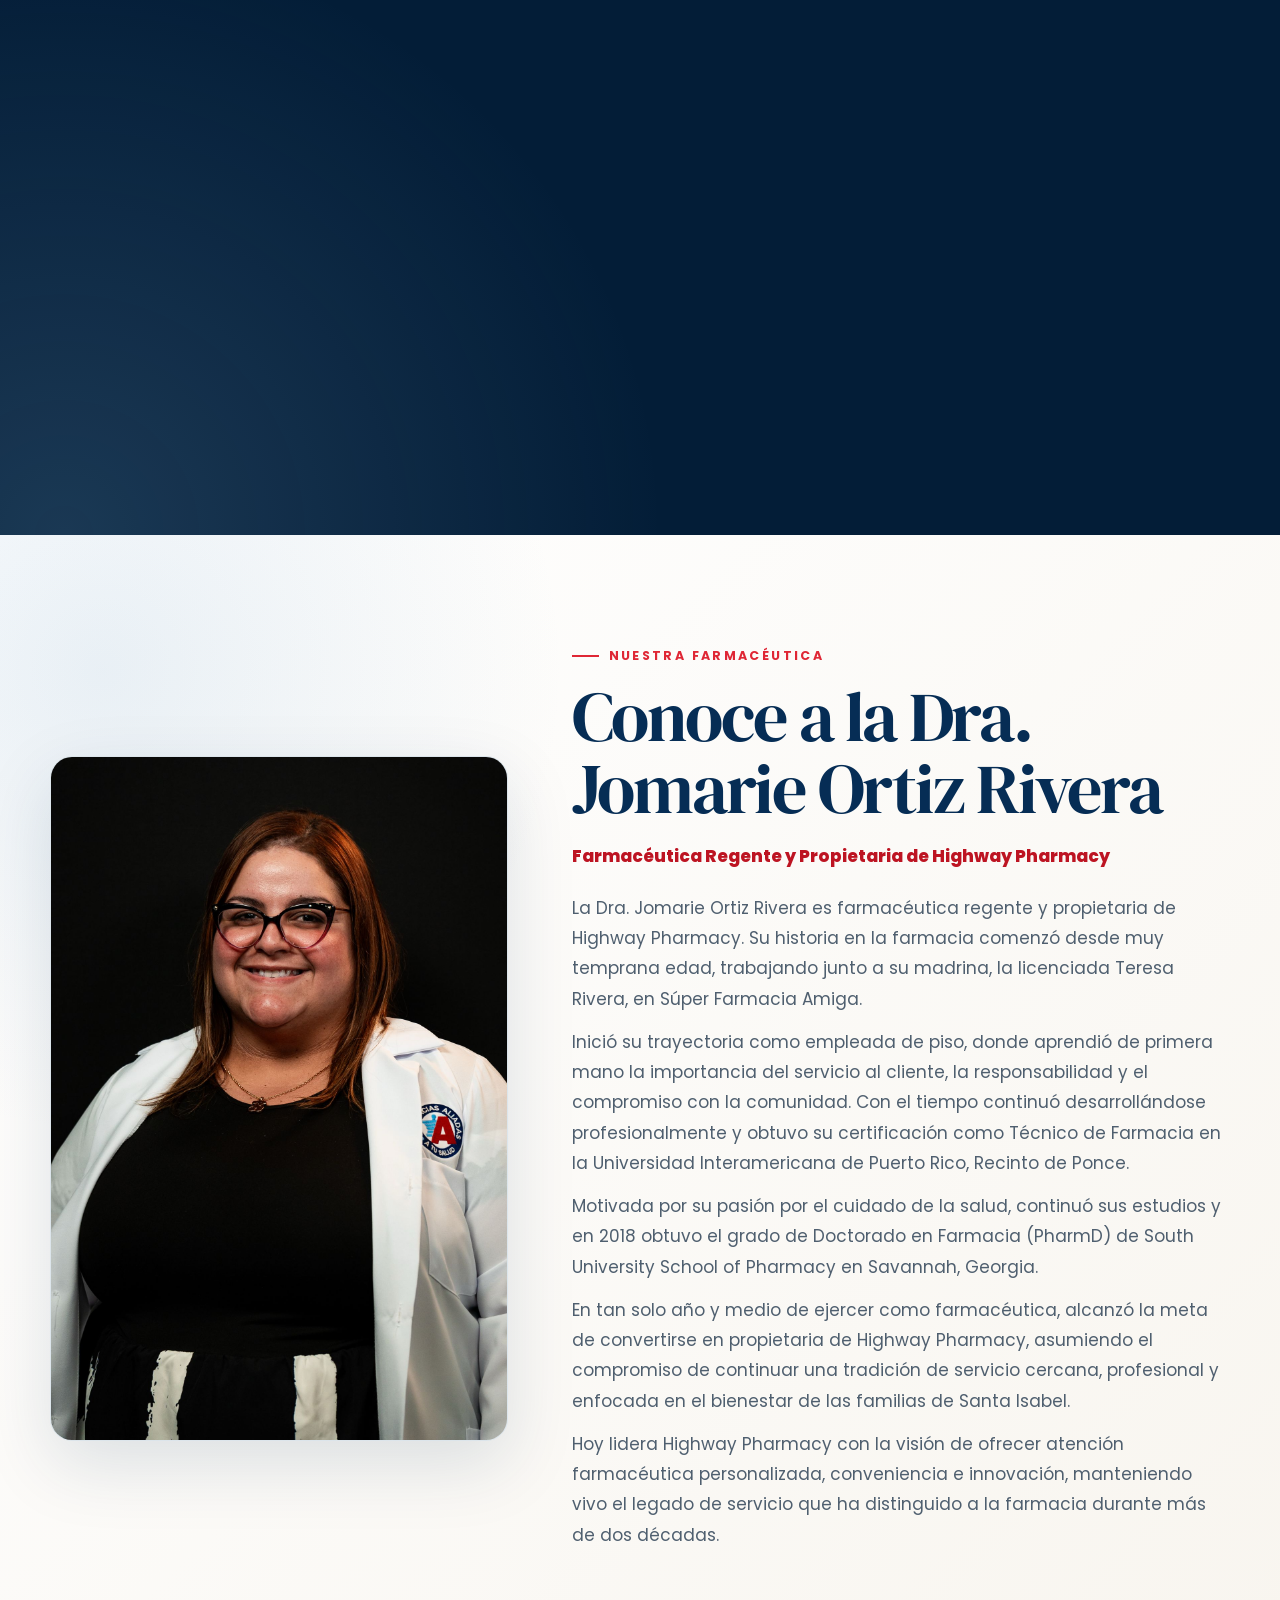
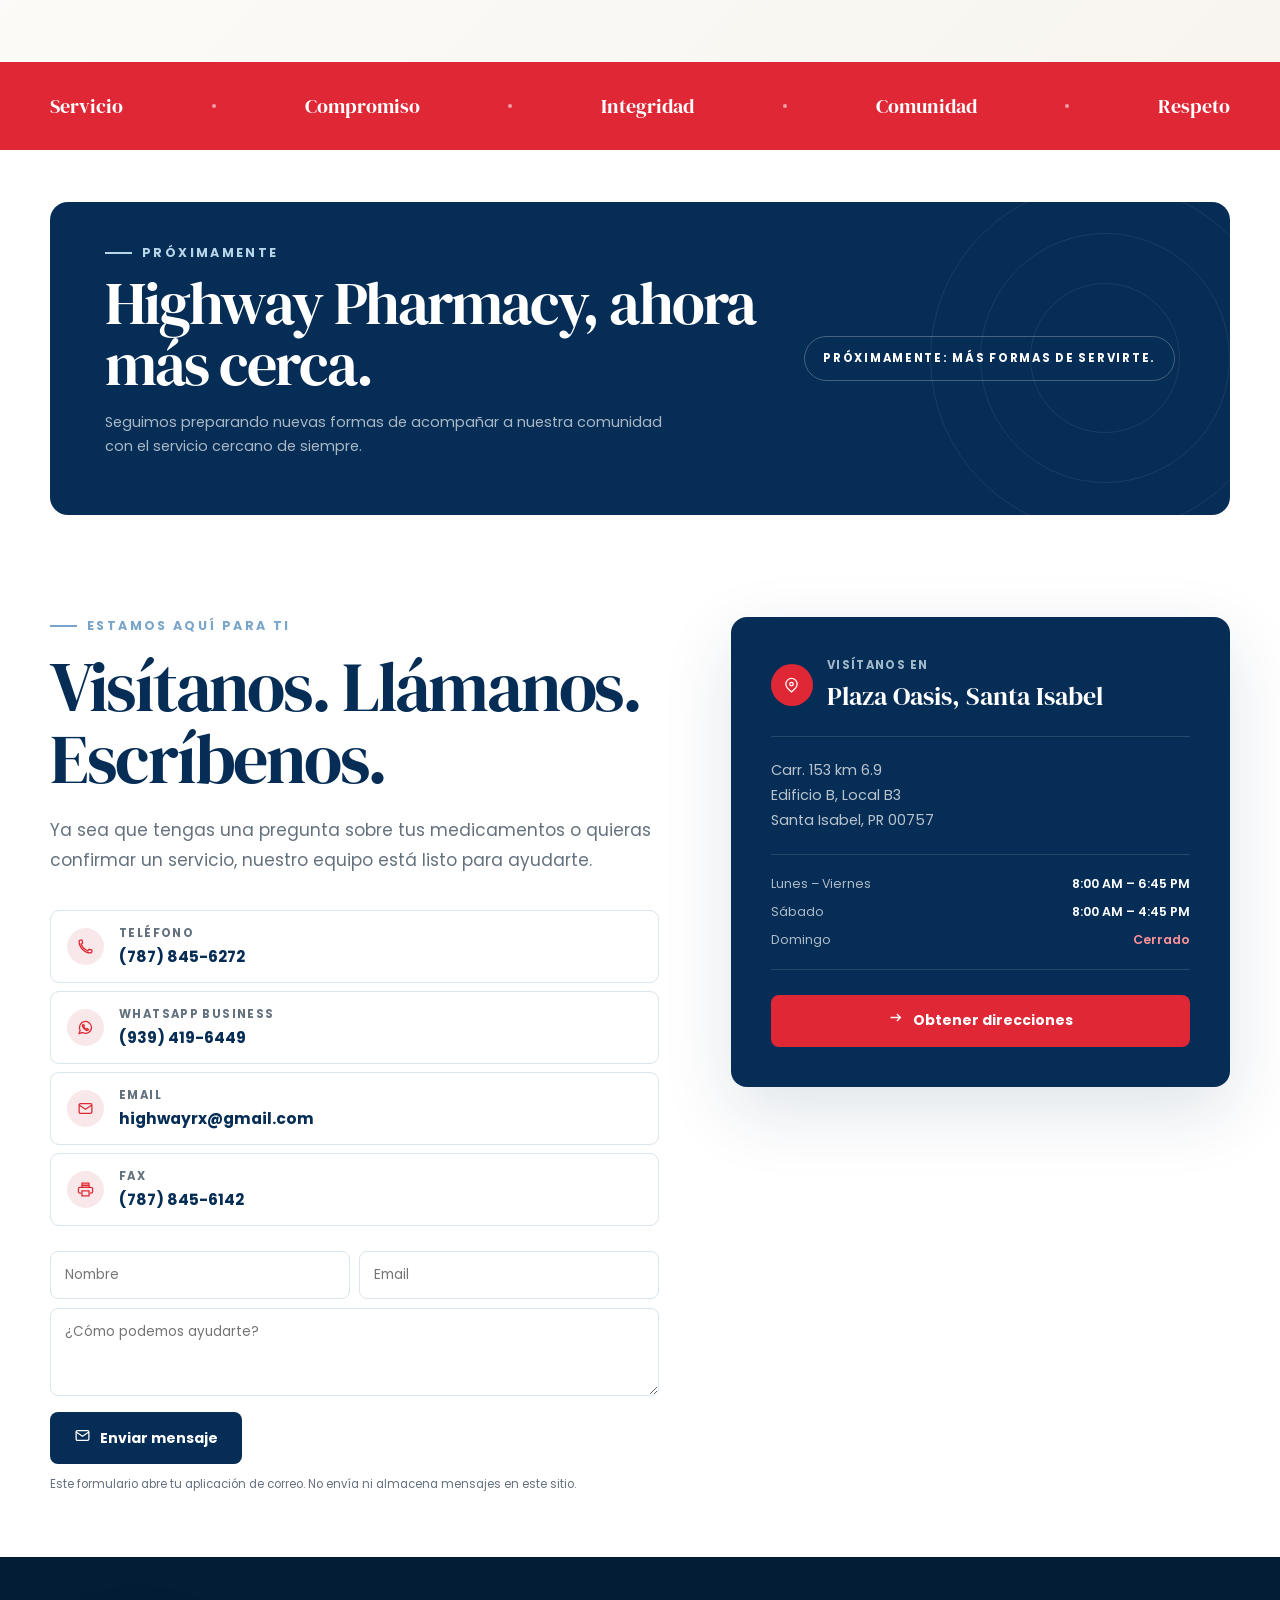
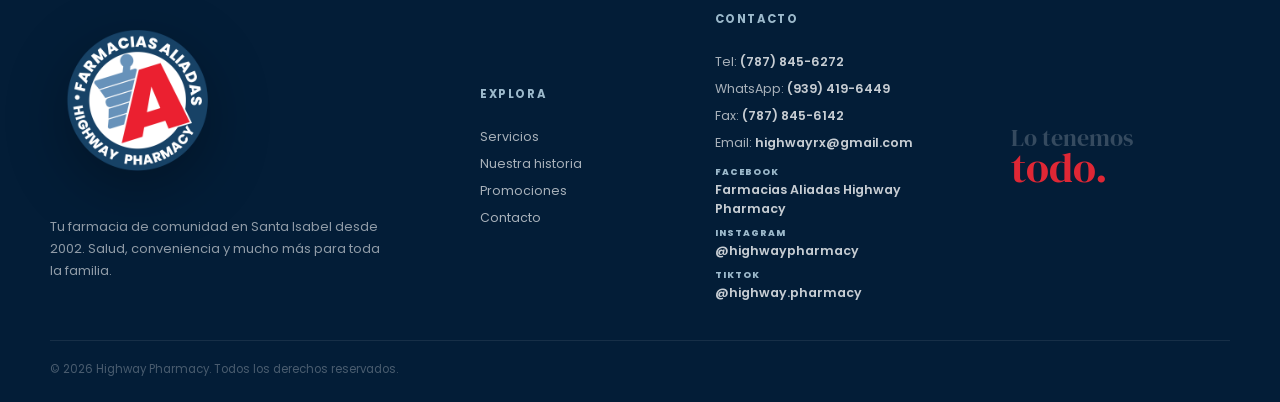
==== commit 7cf48d54: "Resize shopper card on desktop" ====
--- a/index.html
+++ b/index.html
@@ -29,7 +29,7 @@
       rel="stylesheet"
     />
     <link rel="stylesheet" href="/styles.css?v=20260714-2" />
-    <link rel="stylesheet" href="/shopper-overrides-20260714.css" />
+    <link rel="stylesheet" href="/shopper-overrides-20260714.css?v=2" />
     <title>Highway Pharmacy | Farmacia en Santa Isabel</title>
     <script type="application/ld+json">
       {
--- a/styles.css
+++ b/styles.css
@@ -1200,16 +1200,16 @@
 }
 
 .promo-shopper {
-  grid-column: 1 / -1;
+  grid-column: auto;
   min-height: auto;
   display: grid;
   grid-template-columns: 1fr;
-  gap: 34px;
+  gap: 20px;
   align-items: start;
-  padding: clamp(28px, 4.5vw, 54px);
+  padding: 30px;
   color: white;
   border: 0;
-  border-radius: 24px;
+  border-radius: 15px;
   background:
     radial-gradient(circle at 92% 18%, rgba(223, 39, 53, 0.22), transparent 30%),
     linear-gradient(135deg, var(--navy-deep), var(--navy));
@@ -1223,12 +1223,12 @@
 }
 
 .shopper-cover {
-  width: min(100%, 680px);
+  width: min(100%, 360px);
   aspect-ratio: 0.91;
   margin: 0;
   justify-self: center;
   border: 1px solid rgba(255, 255, 255, 0.16);
-  border-radius: 18px;
+  border-radius: 14px;
   background: white;
   box-shadow: 0 20px 46px rgba(0, 0, 0, 0.26);
 }
@@ -1239,27 +1239,27 @@
 }
 
 .shopper-copy {
-  max-width: 820px;
+  max-width: 100%;
 }
 
 .shopper-copy h3 {
-  max-width: 780px;
-  color: white;
-  font-size: clamp(50px, 6.3vw, 86px);
-  line-height: 0.98;
+  max-width: 100%;
+  color: white;
+  font-size: clamp(33px, 3vw, 44px);
+  line-height: 1.02;
   letter-spacing: -0.03em;
 }
 
 .shopper-copy p {
-  max-width: 780px;
+  max-width: 100%;
   color: rgba(255, 255, 255, 0.72);
-  font-size: 20px;
-  line-height: 1.65;
+  font-size: 14px;
+  line-height: 1.6;
 }
 
 .shopper-button {
   width: fit-content;
-  margin-top: 24px;
+  margin-top: 16px;
   border: 0;
 }
 
--- a/shopper-overrides-20260714.css
+++ b/shopper-overrides-20260714.css
@@ -1,14 +1,14 @@
 .promo-shopper {
-  grid-column: 1 / -1;
+  grid-column: auto;
   min-height: auto;
   display: grid;
   grid-template-columns: 1fr;
-  gap: 34px;
+  gap: 20px;
   align-items: start;
-  padding: clamp(28px, 4.5vw, 54px);
+  padding: 30px;
   color: white;
   border: 0;
-  border-radius: 24px;
+  border-radius: 15px;
   background:
     radial-gradient(circle at 92% 18%, rgba(223, 39, 53, 0.22), transparent 30%),
     linear-gradient(135deg, var(--navy-deep), var(--navy));
@@ -16,12 +16,12 @@
 }
 
 .shopper-cover {
-  width: min(100%, 680px);
+  width: min(100%, 360px);
   aspect-ratio: 0.91;
   margin: 0;
   justify-self: center;
   border: 1px solid rgba(255, 255, 255, 0.16);
-  border-radius: 18px;
+  border-radius: 14px;
   background: white;
   box-shadow: 0 20px 46px rgba(0, 0, 0, 0.26);
 }
@@ -32,27 +32,27 @@
 }
 
 .shopper-copy {
-  max-width: 820px;
+  max-width: 100%;
 }
 
 .shopper-copy h3 {
-  max-width: 780px;
+  max-width: 100%;
   color: white;
-  font-size: clamp(50px, 6.3vw, 86px);
-  line-height: 0.98;
+  font-size: clamp(33px, 3vw, 44px);
+  line-height: 1.02;
   letter-spacing: -0.03em;
 }
 
 .shopper-copy p {
-  max-width: 780px;
+  max-width: 100%;
   color: rgba(255, 255, 255, 0.72);
-  font-size: 20px;
-  line-height: 1.65;
+  font-size: 14px;
+  line-height: 1.6;
 }
 
 .shopper-button {
   width: fit-content;
-  margin-top: 24px;
+  margin-top: 16px;
   border: 0;
 }
 
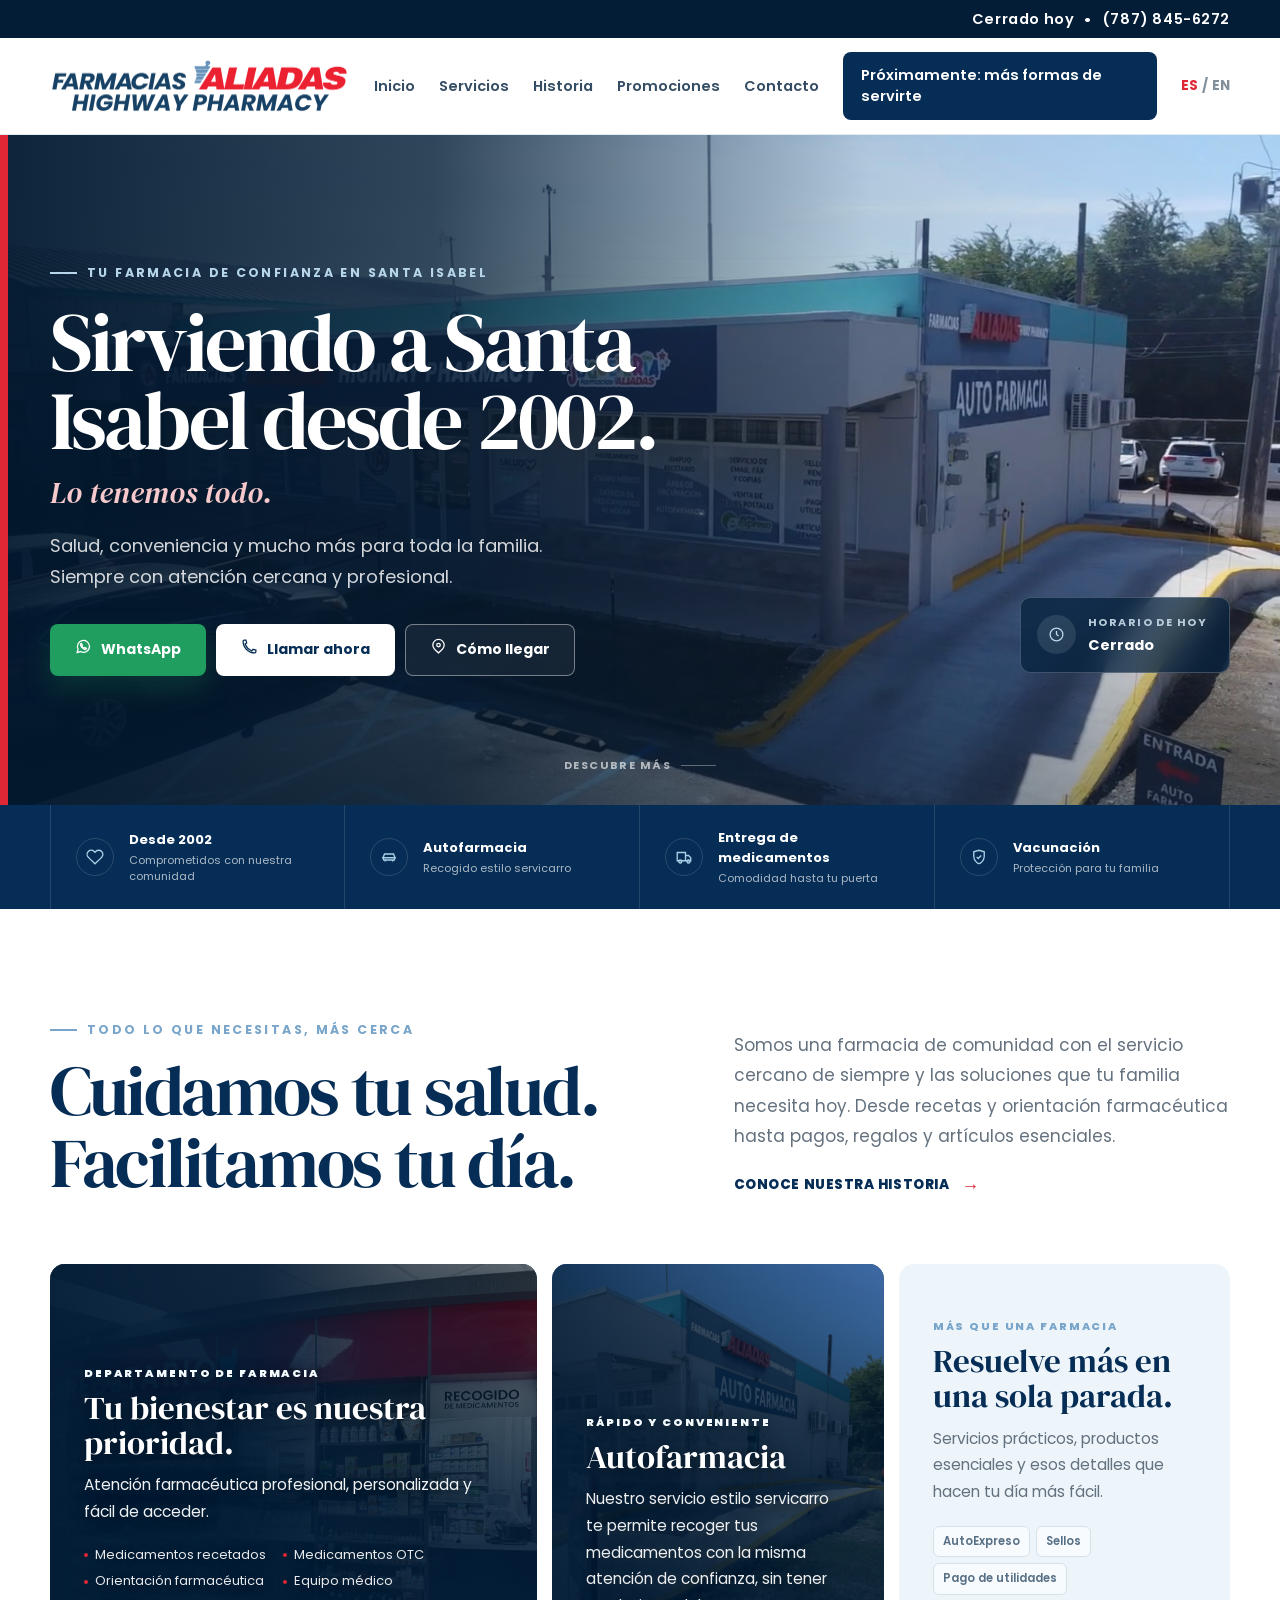
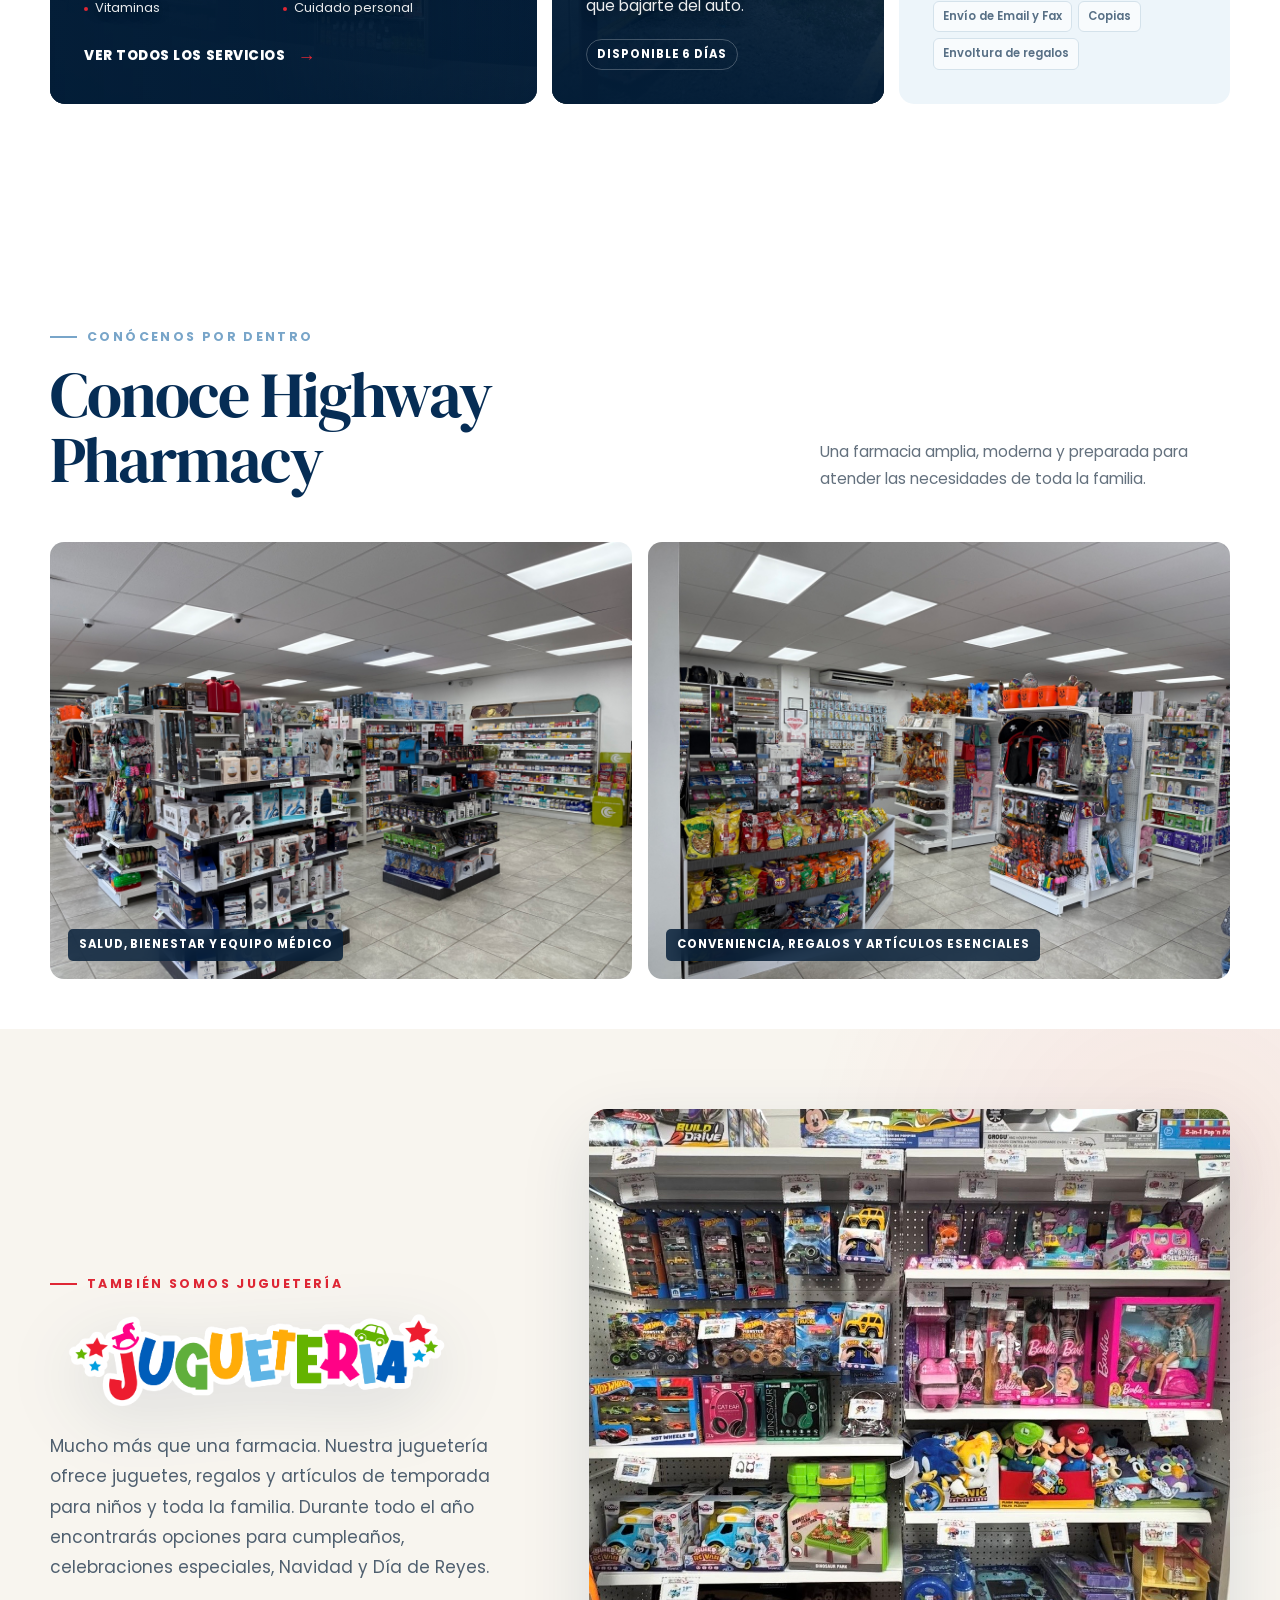
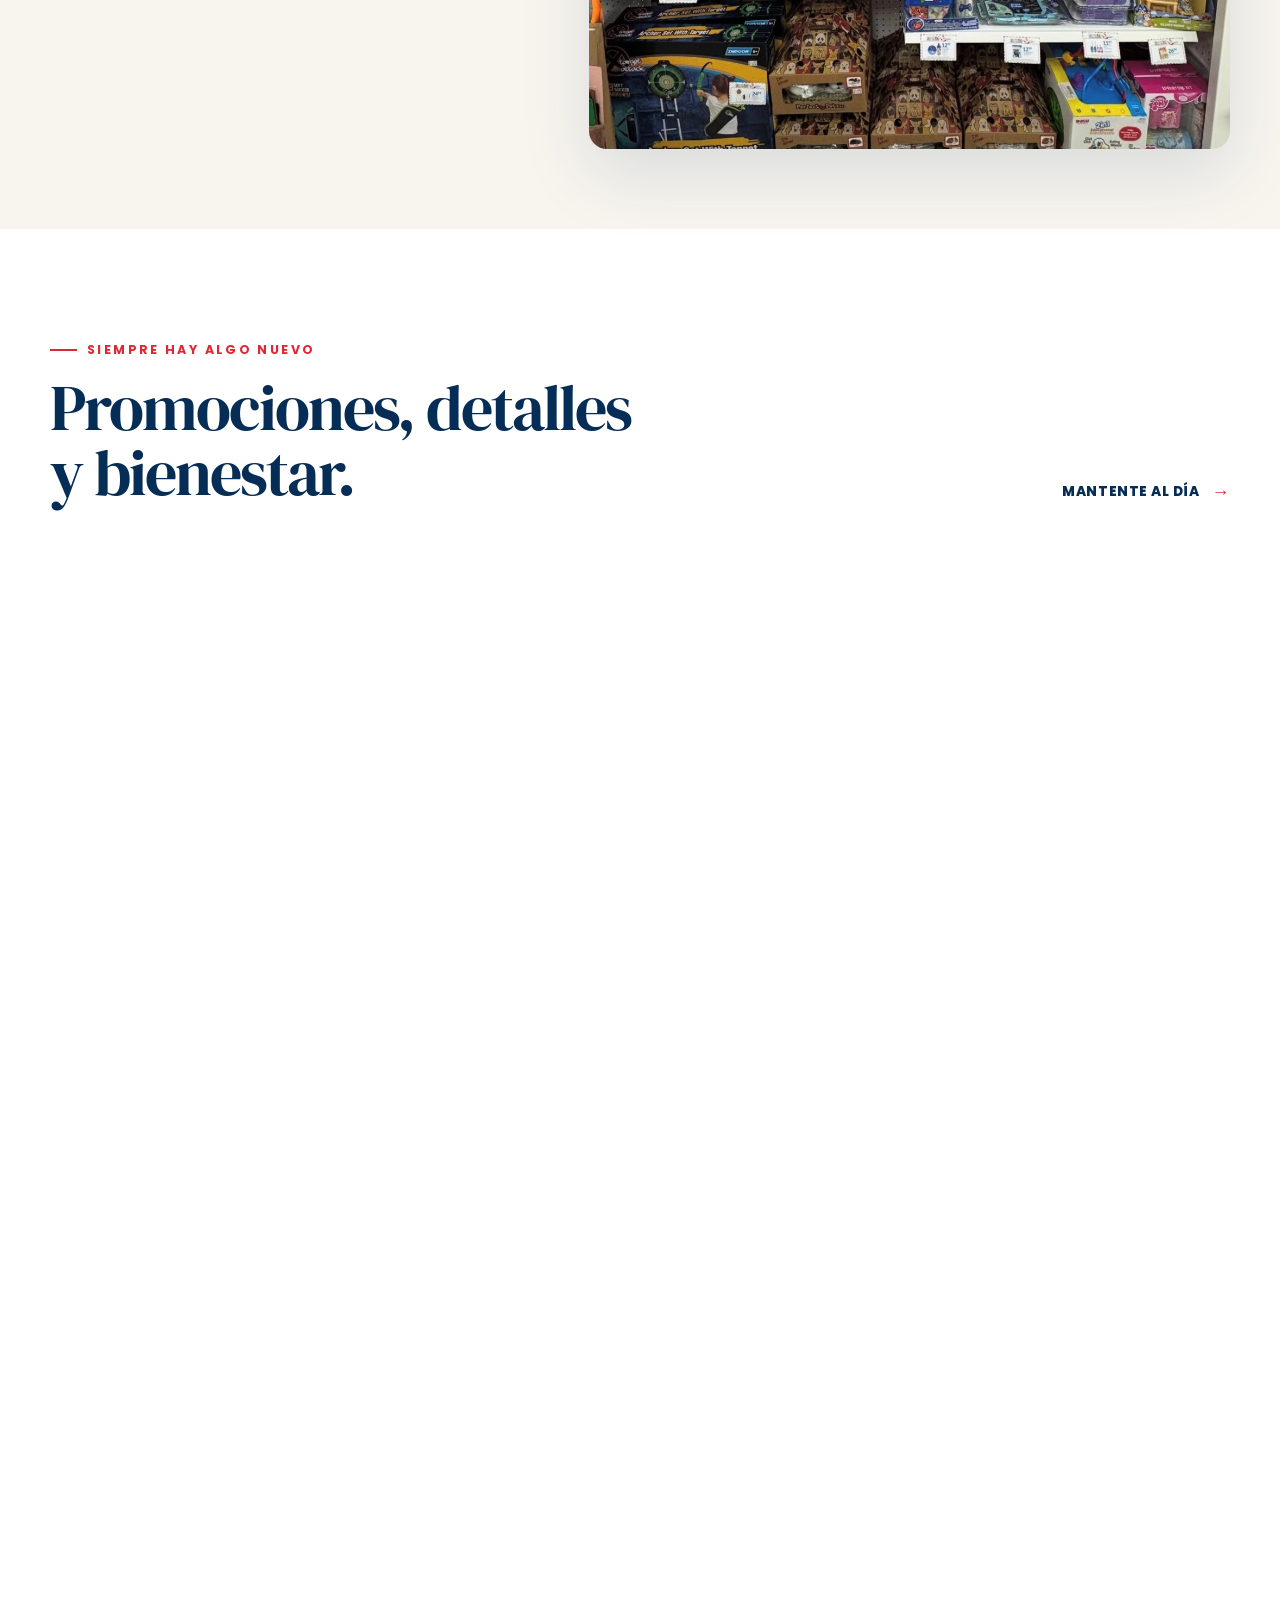
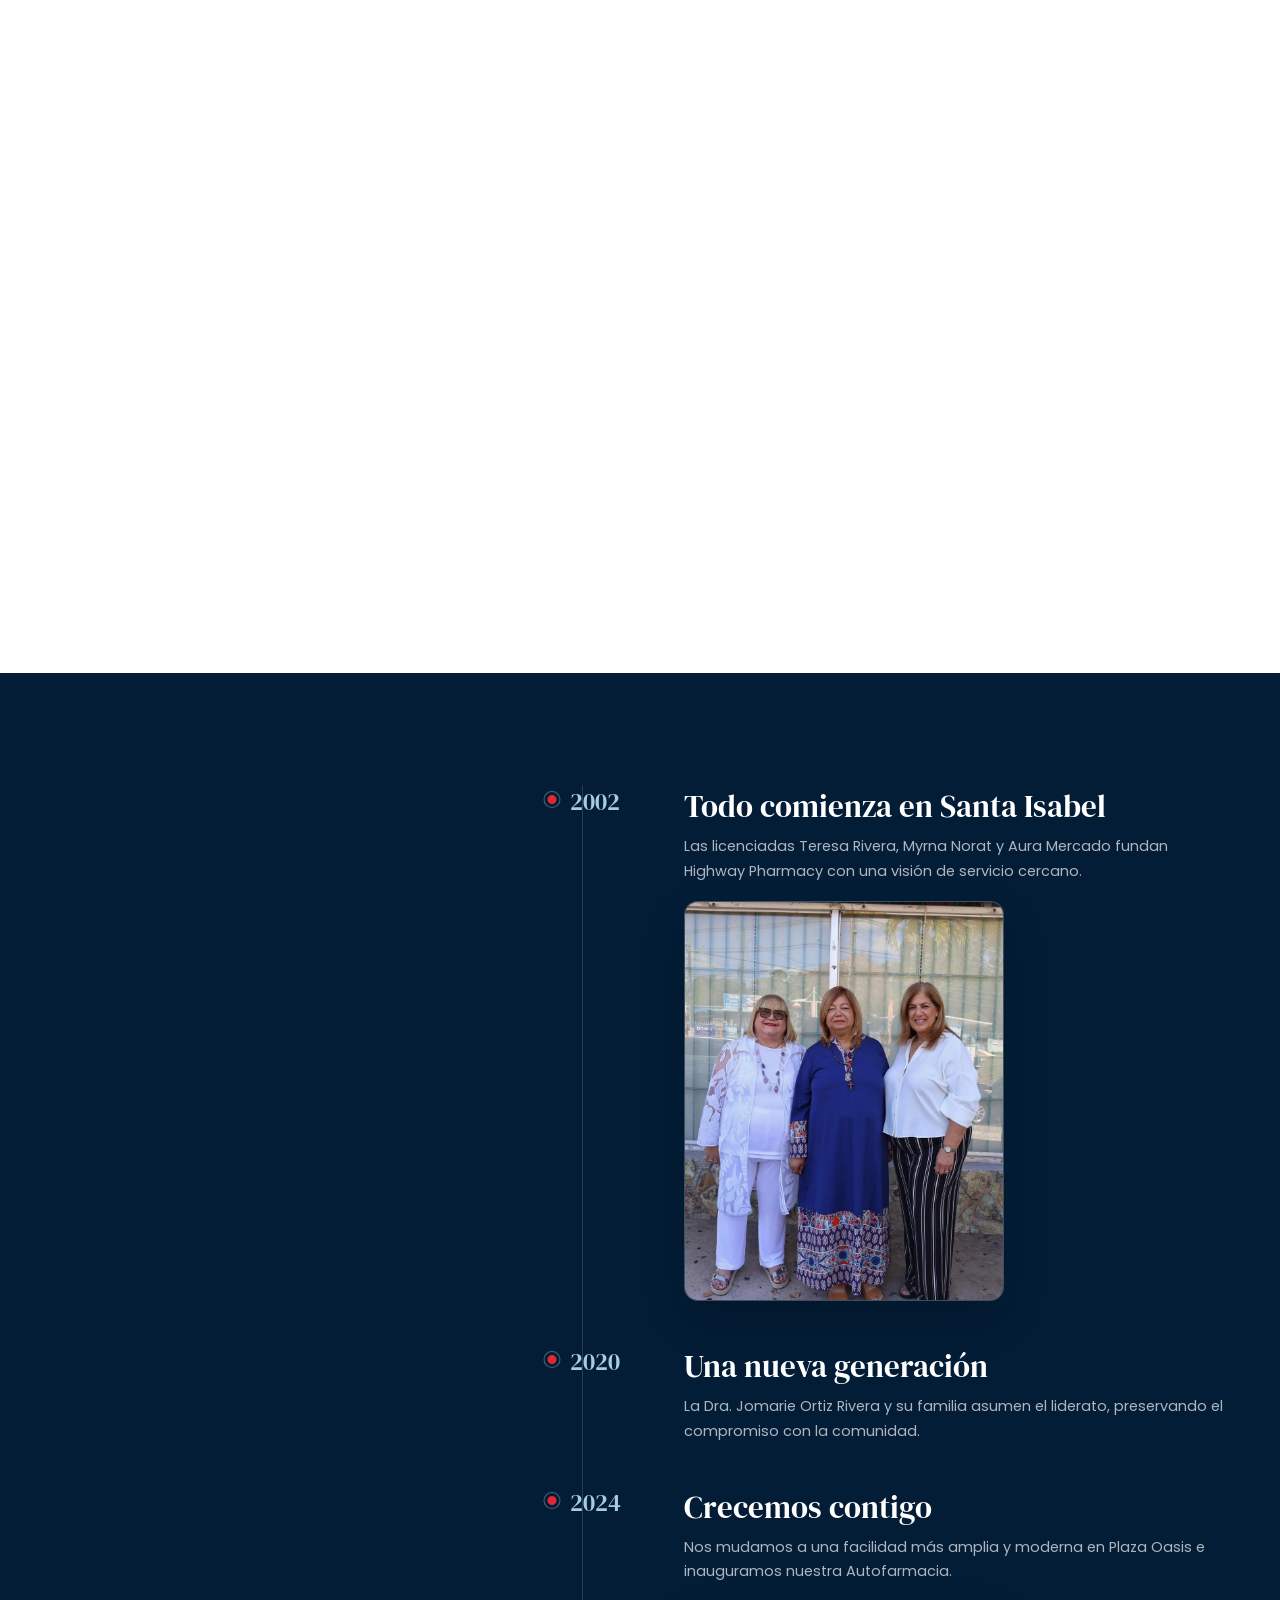
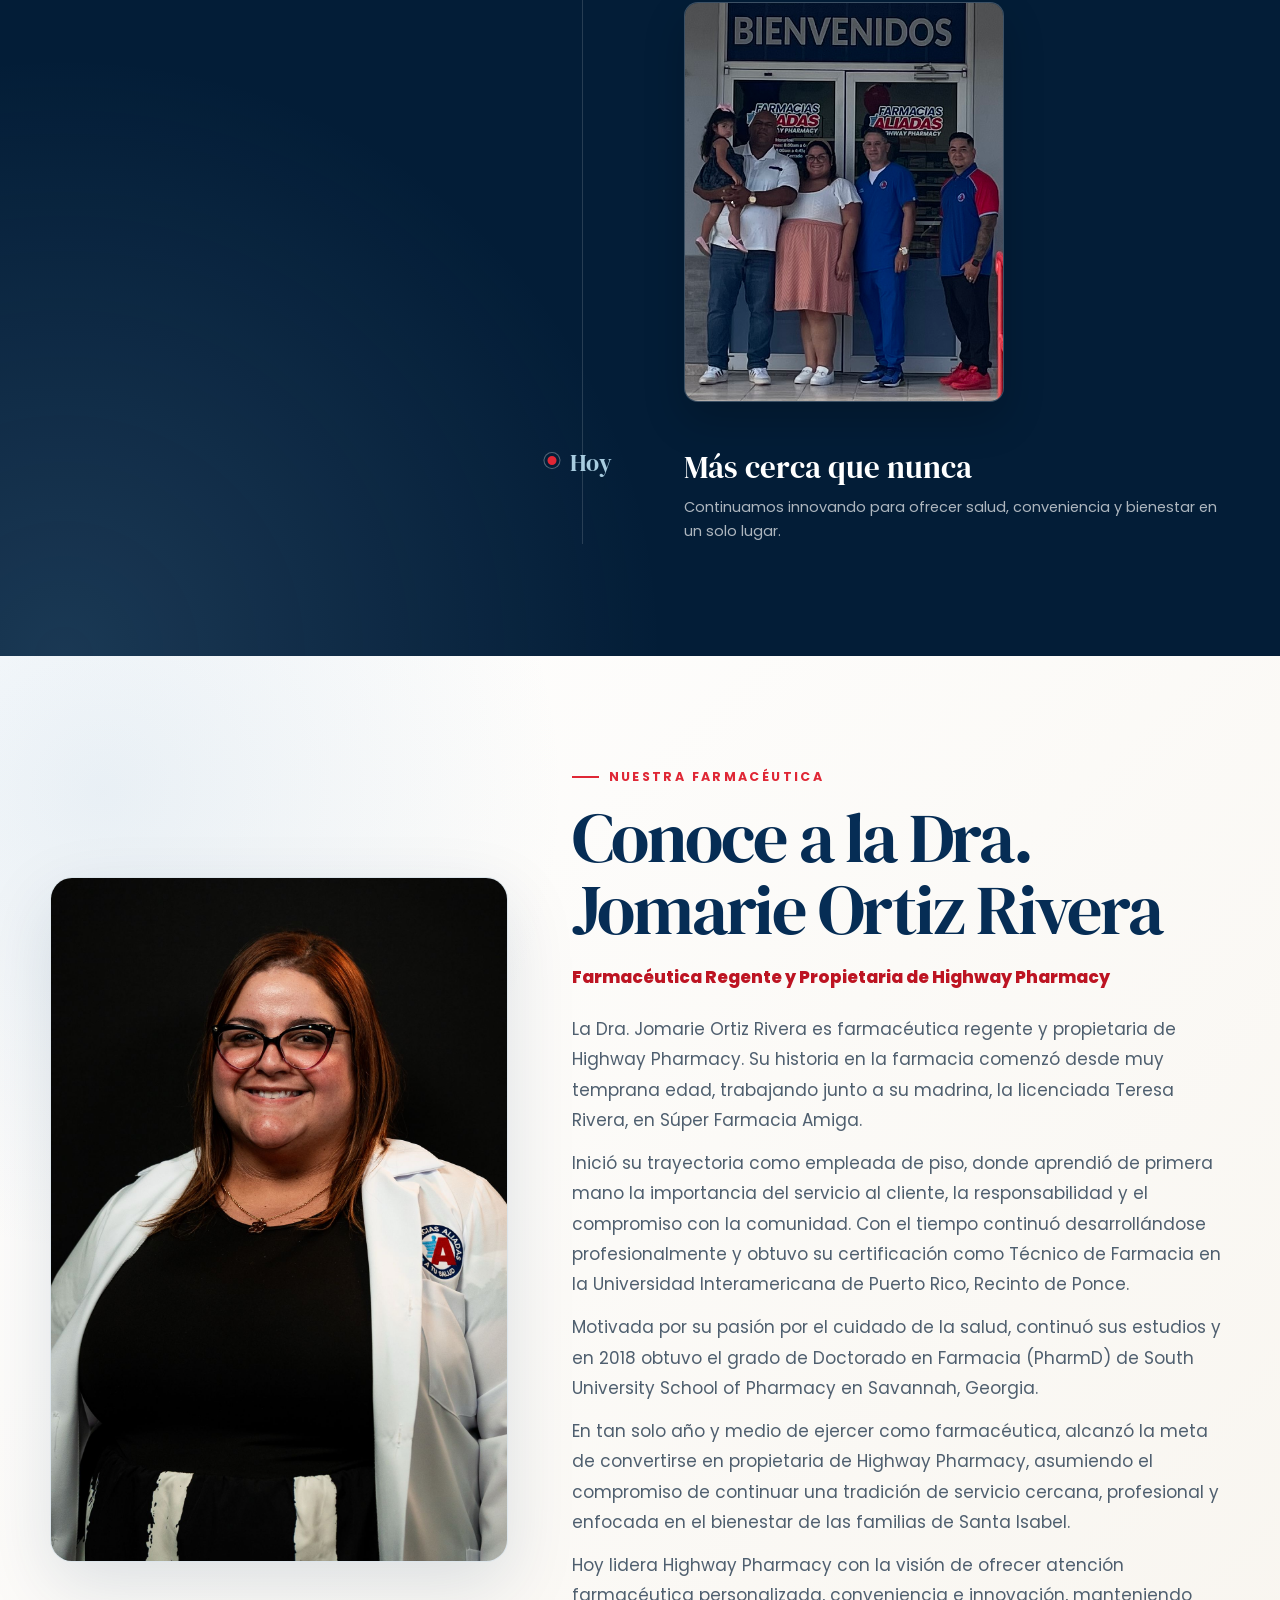
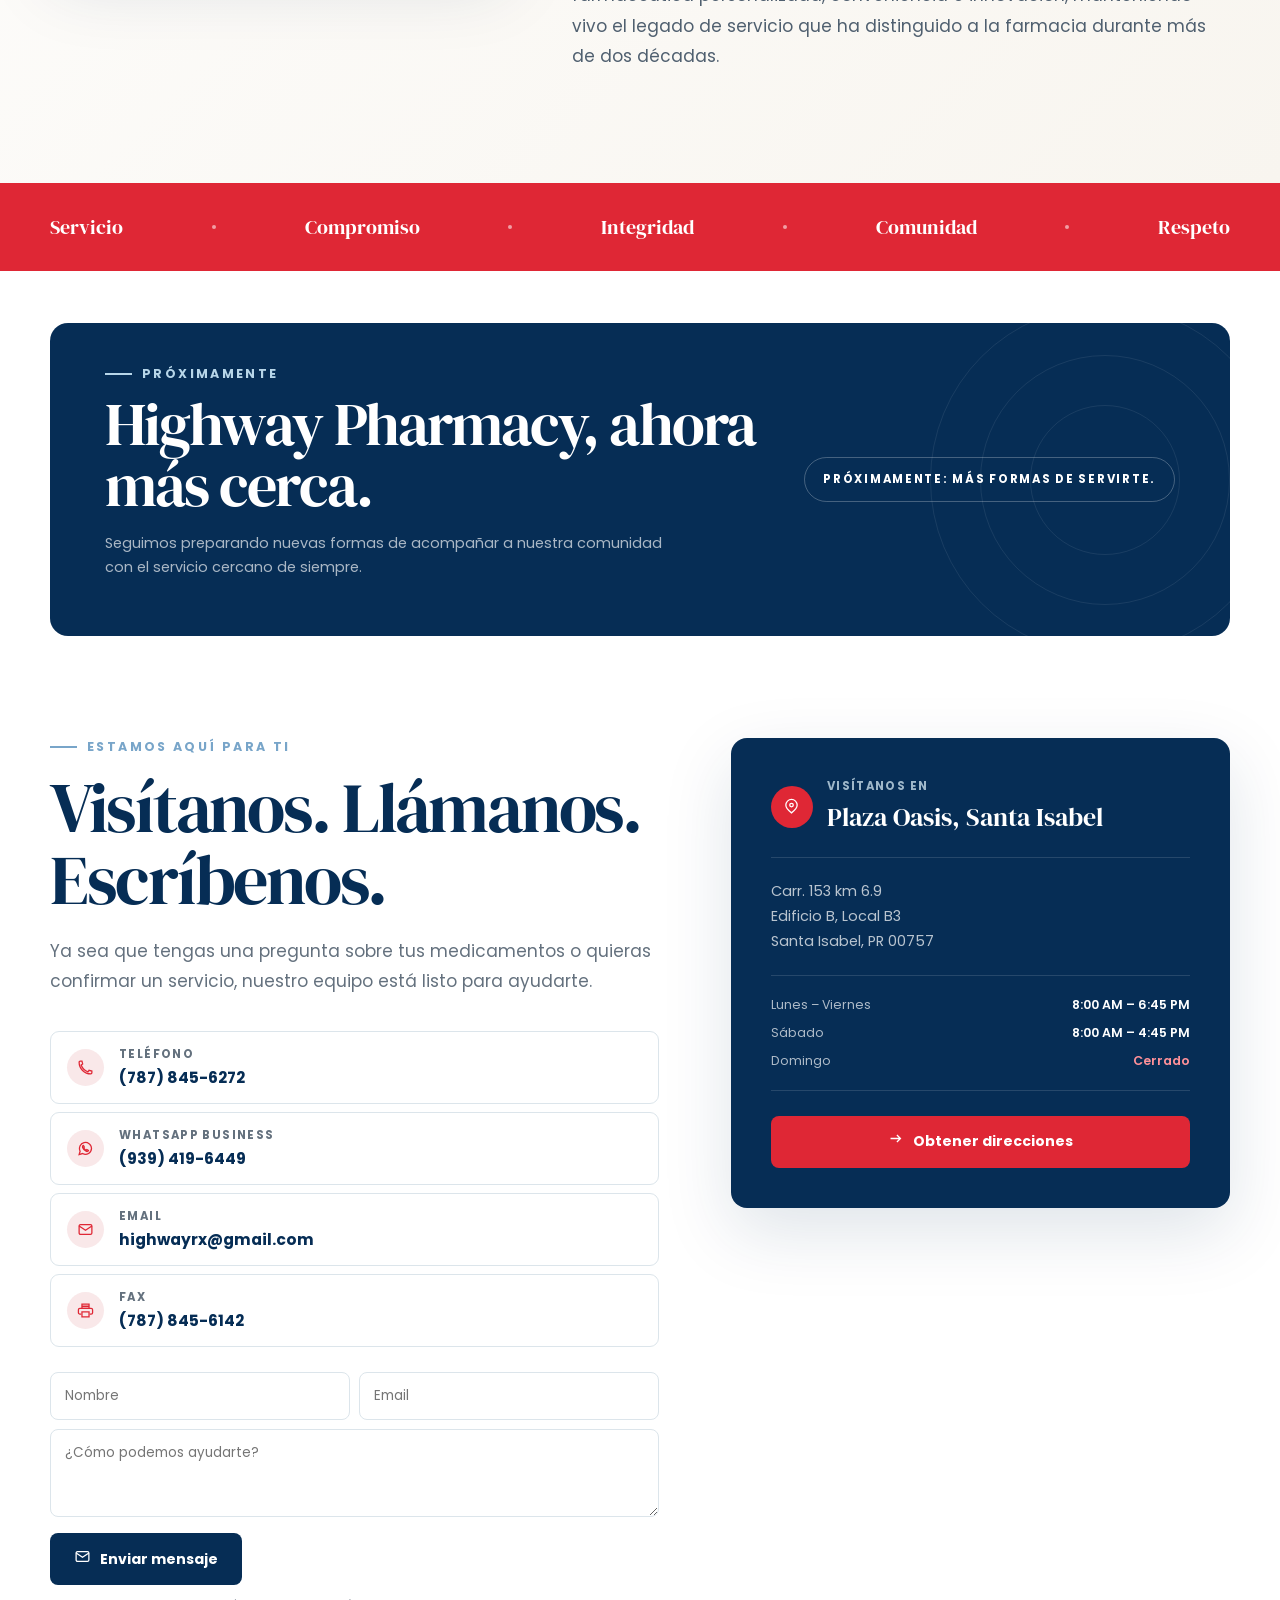
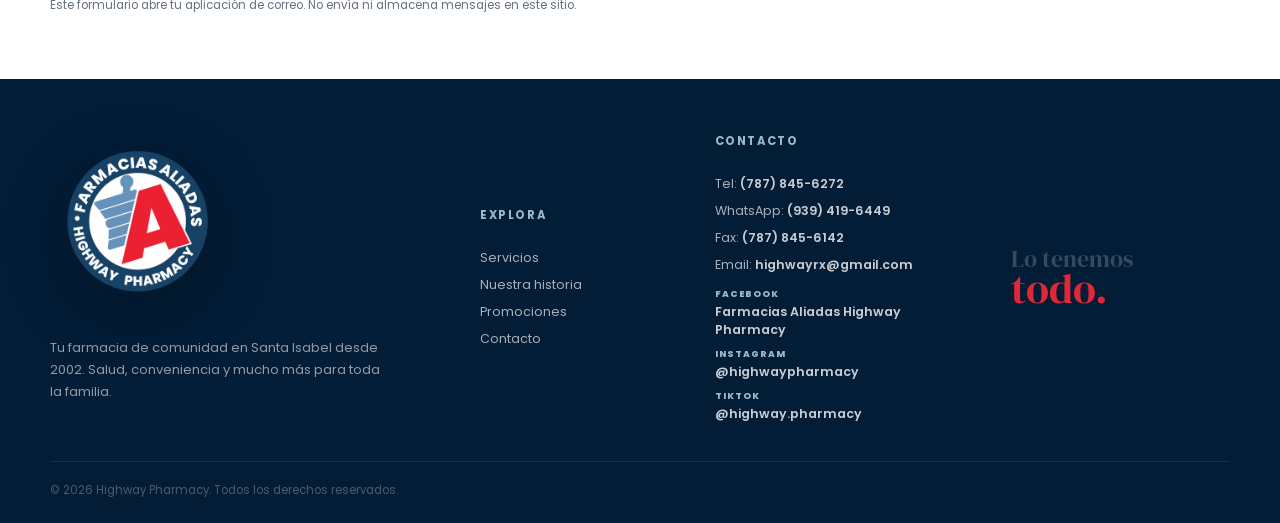
==== commit 5662492b: "Arrange promotions in uniform two by two grid" ====
--- a/index.html
+++ b/index.html
@@ -29,7 +29,7 @@
       rel="stylesheet"
     />
     <link rel="stylesheet" href="/styles.css?v=20260714-2" />
-    <link rel="stylesheet" href="/shopper-overrides-20260714.css?v=2" />
+    <link rel="stylesheet" href="/shopper-overrides-20260714.css?v=3" />
     <title>Highway Pharmacy | Farmacia en Santa Isabel</title>
     <script type="application/ld+json">
       {
--- a/styles.css
+++ b/styles.css
@@ -1172,13 +1172,13 @@
 
 .promo-grid {
   display: grid;
-  grid-template-columns: 1.5fr 0.75fr 0.75fr;
-  gap: 15px;
+  grid-template-columns: repeat(2, minmax(0, 1fr));
+  gap: 18px;
 }
 
 .promo-card {
   position: relative;
-  min-height: 330px;
+  min-height: 540px;
   padding: 30px;
   border: 1px solid var(--line);
   border-radius: 15px;
@@ -1201,7 +1201,7 @@
 
 .promo-shopper {
   grid-column: auto;
-  min-height: auto;
+  min-height: 540px;
   display: grid;
   grid-template-columns: 1fr;
   gap: 20px;
@@ -1223,7 +1223,7 @@
 }
 
 .shopper-cover {
-  width: min(100%, 360px);
+  width: min(100%, 280px);
   aspect-ratio: 0.91;
   margin: 0;
   justify-self: center;
@@ -1245,7 +1245,7 @@
 .shopper-copy h3 {
   max-width: 100%;
   color: white;
-  font-size: clamp(33px, 3vw, 44px);
+  font-size: clamp(32px, 2.7vw, 40px);
   line-height: 1.02;
   letter-spacing: -0.03em;
 }
@@ -1273,7 +1273,7 @@
 }
 
 .promo-wide {
-  min-height: 365px;
+  min-height: 540px;
   display: flex;
   align-items: center;
   color: white;
@@ -2334,10 +2334,6 @@
 
   .promo-grid {
     grid-template-columns: 1fr 1fr;
-  }
-
-  .promo-wide {
-    grid-column: span 2;
   }
 }
 
@@ -2937,6 +2933,7 @@
   }
 
   .promo-shopper {
+    min-height: auto;
     gap: 22px;
     padding: 24px;
     border-radius: 15px;
--- a/shopper-overrides-20260714.css
+++ b/shopper-overrides-20260714.css
@@ -1,6 +1,17 @@
+@media (min-width: 781px) {
+  .promo-grid {
+    grid-template-columns: repeat(2, minmax(0, 1fr));
+    gap: 18px;
+  }
+
+  .promo-card {
+    min-height: 540px;
+  }
+}
+
 .promo-shopper {
   grid-column: auto;
-  min-height: auto;
+  min-height: 540px;
   display: grid;
   grid-template-columns: 1fr;
   gap: 20px;
@@ -16,7 +27,7 @@
 }
 
 .shopper-cover {
-  width: min(100%, 360px);
+  width: min(100%, 280px);
   aspect-ratio: 0.91;
   margin: 0;
   justify-self: center;
@@ -38,7 +49,7 @@
 .shopper-copy h3 {
   max-width: 100%;
   color: white;
-  font-size: clamp(33px, 3vw, 44px);
+  font-size: clamp(32px, 2.7vw, 40px);
   line-height: 1.02;
   letter-spacing: -0.03em;
 }
@@ -57,7 +68,12 @@
 }
 
 @media (max-width: 780px) {
+  .promo-grid {
+    grid-template-columns: 1fr;
+  }
+
   .promo-shopper {
+    min-height: auto;
     gap: 22px;
     padding: 24px;
     border-radius: 15px;
